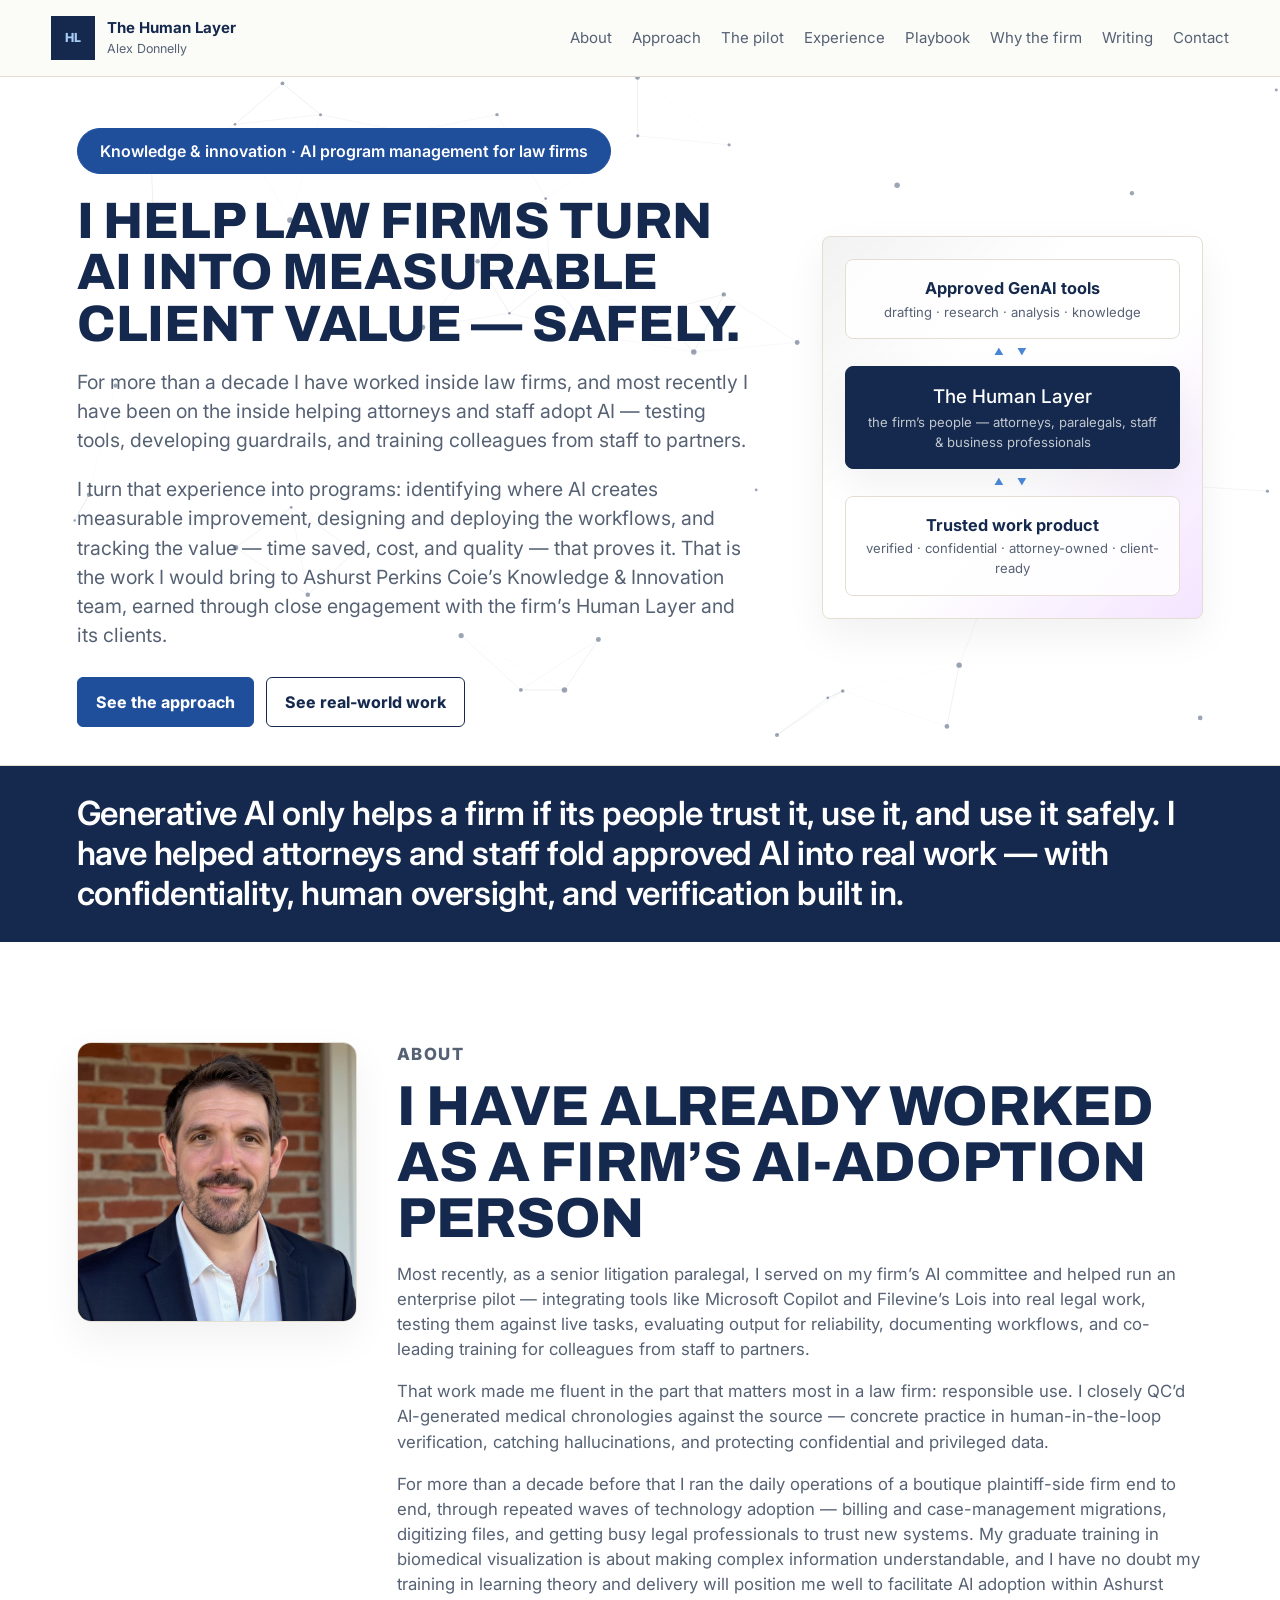
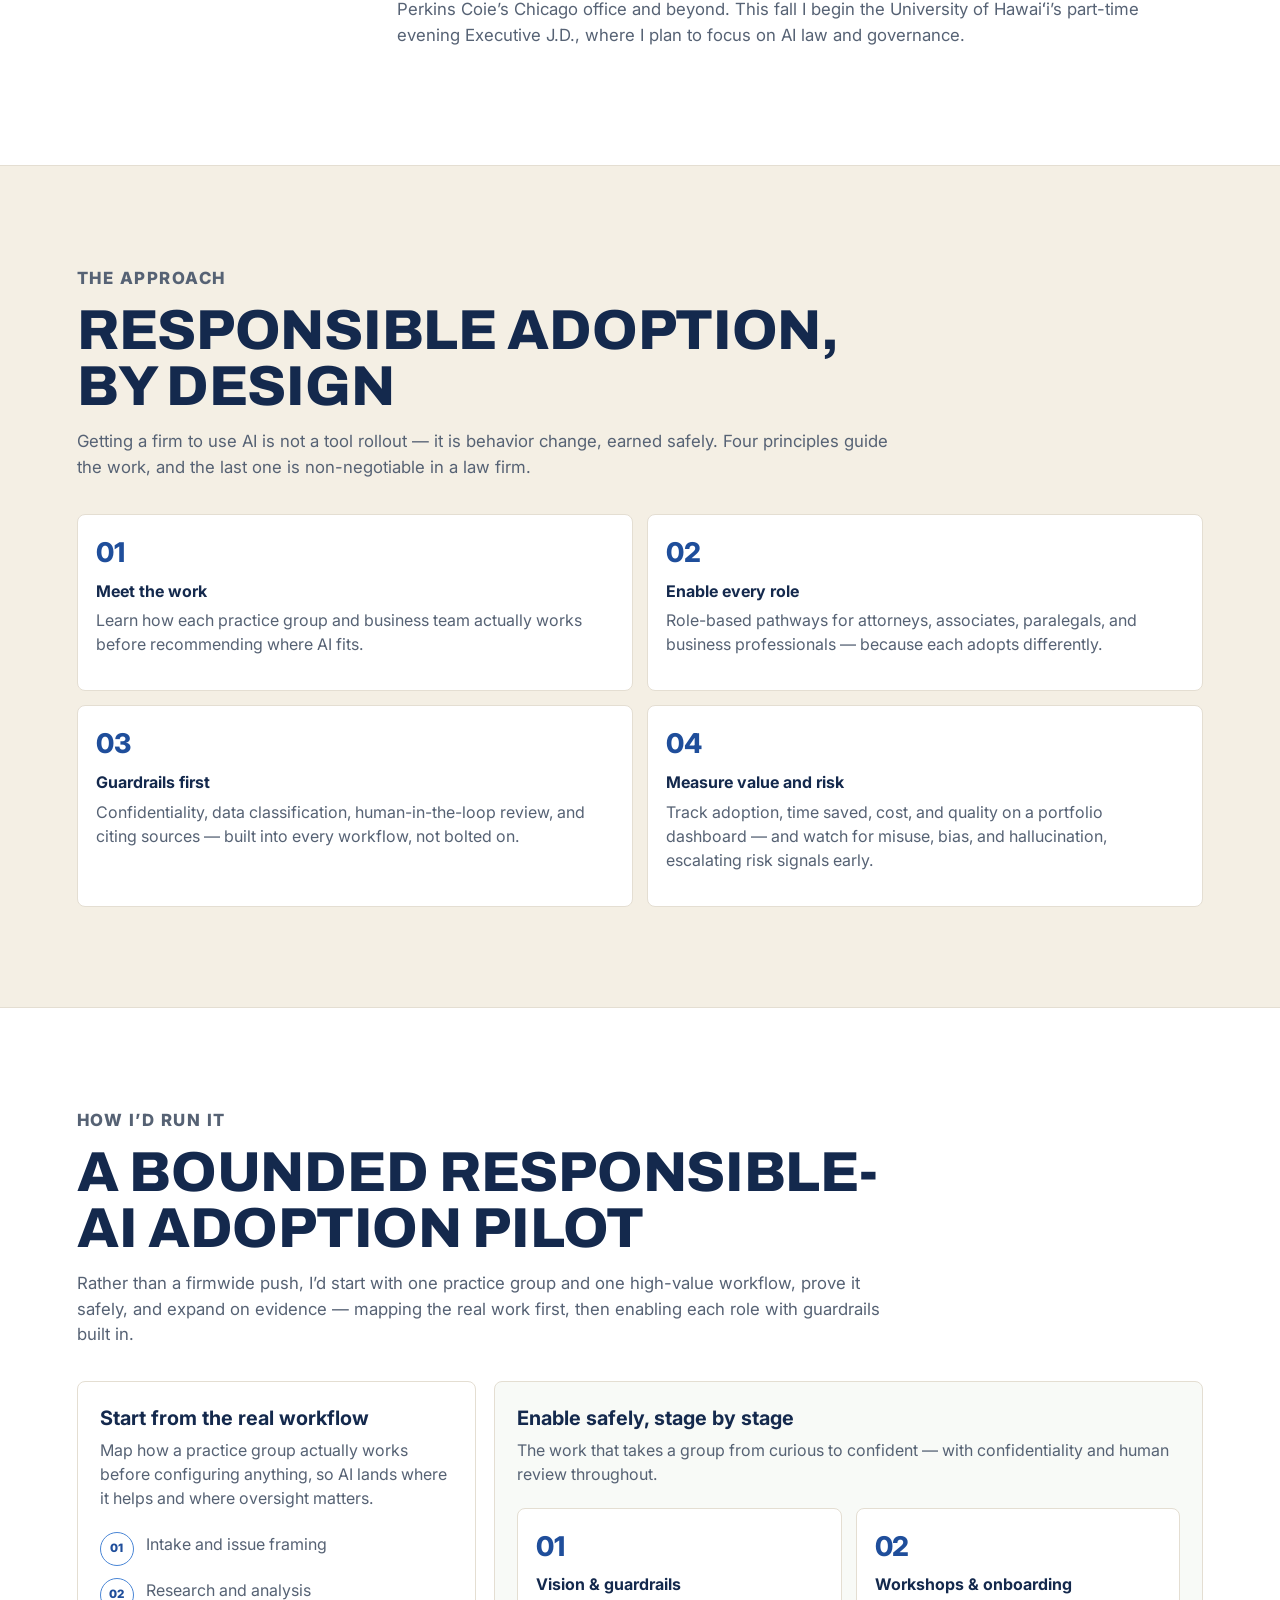
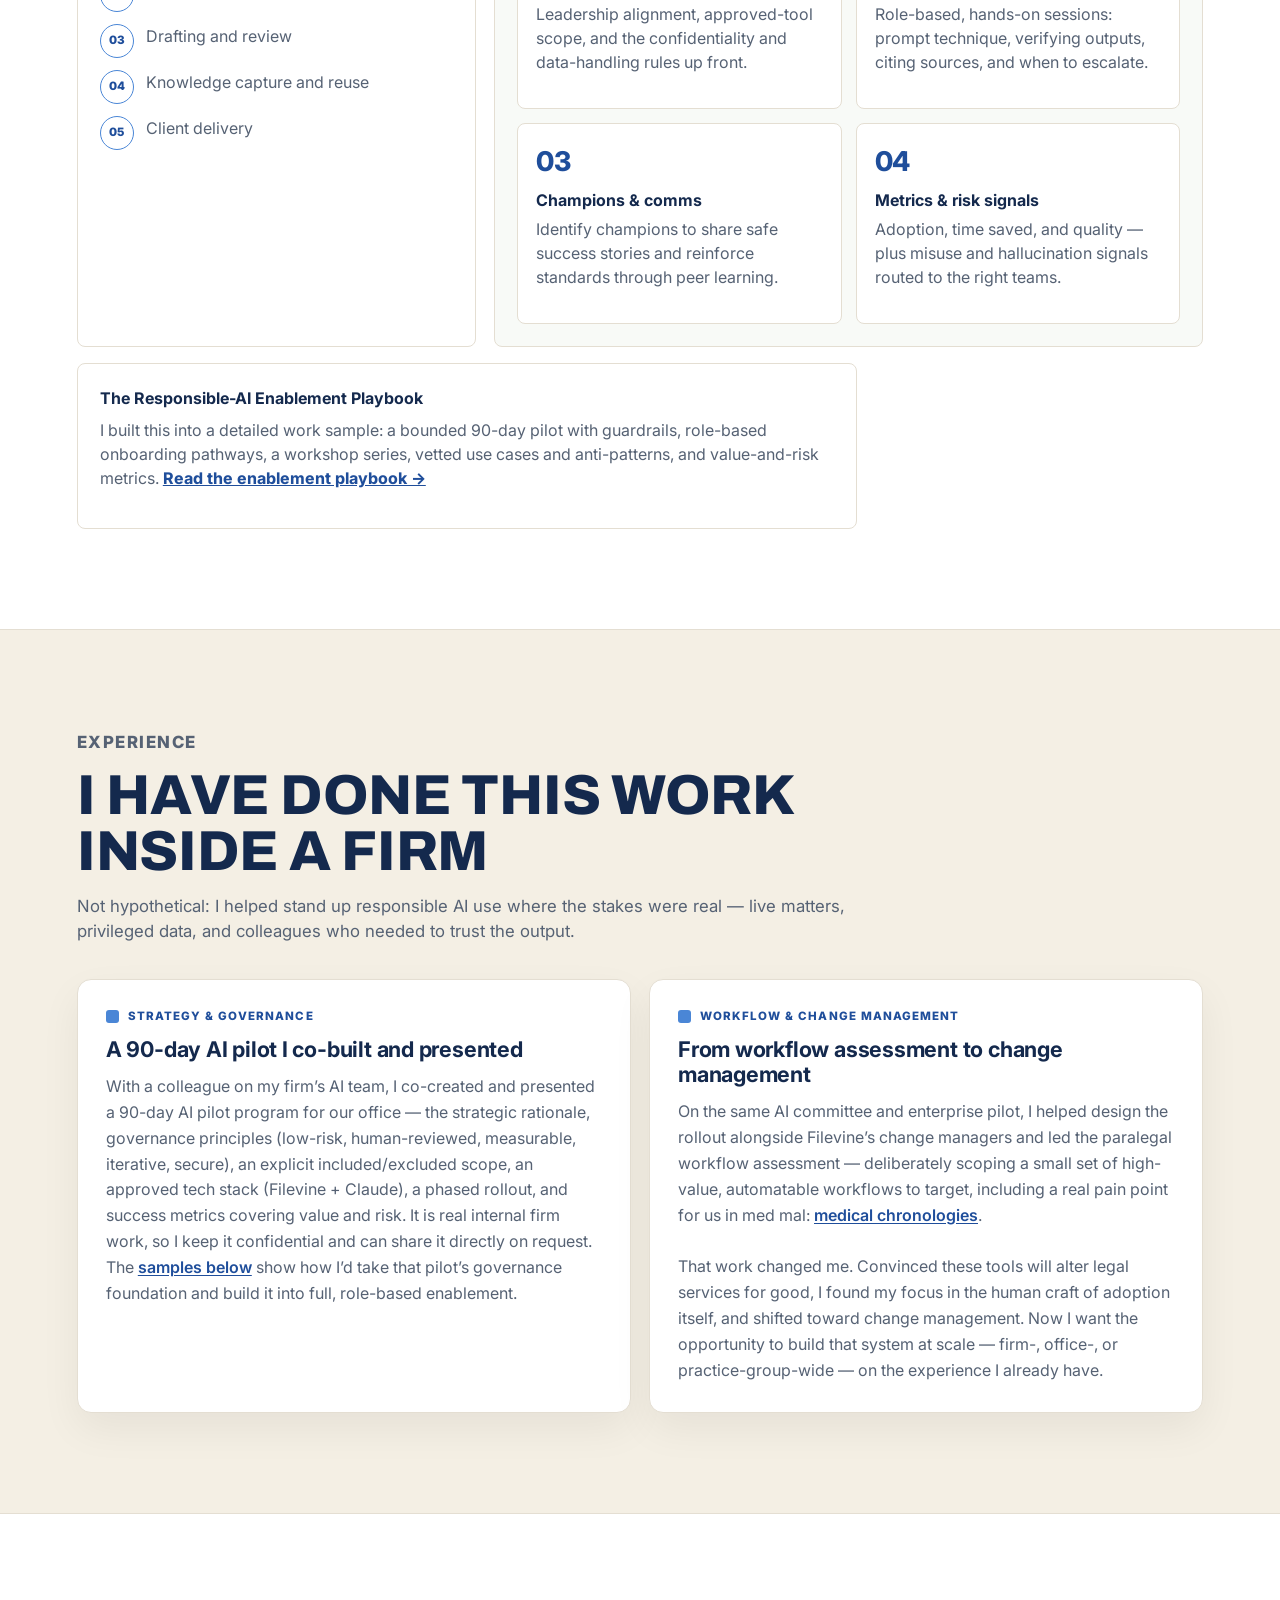
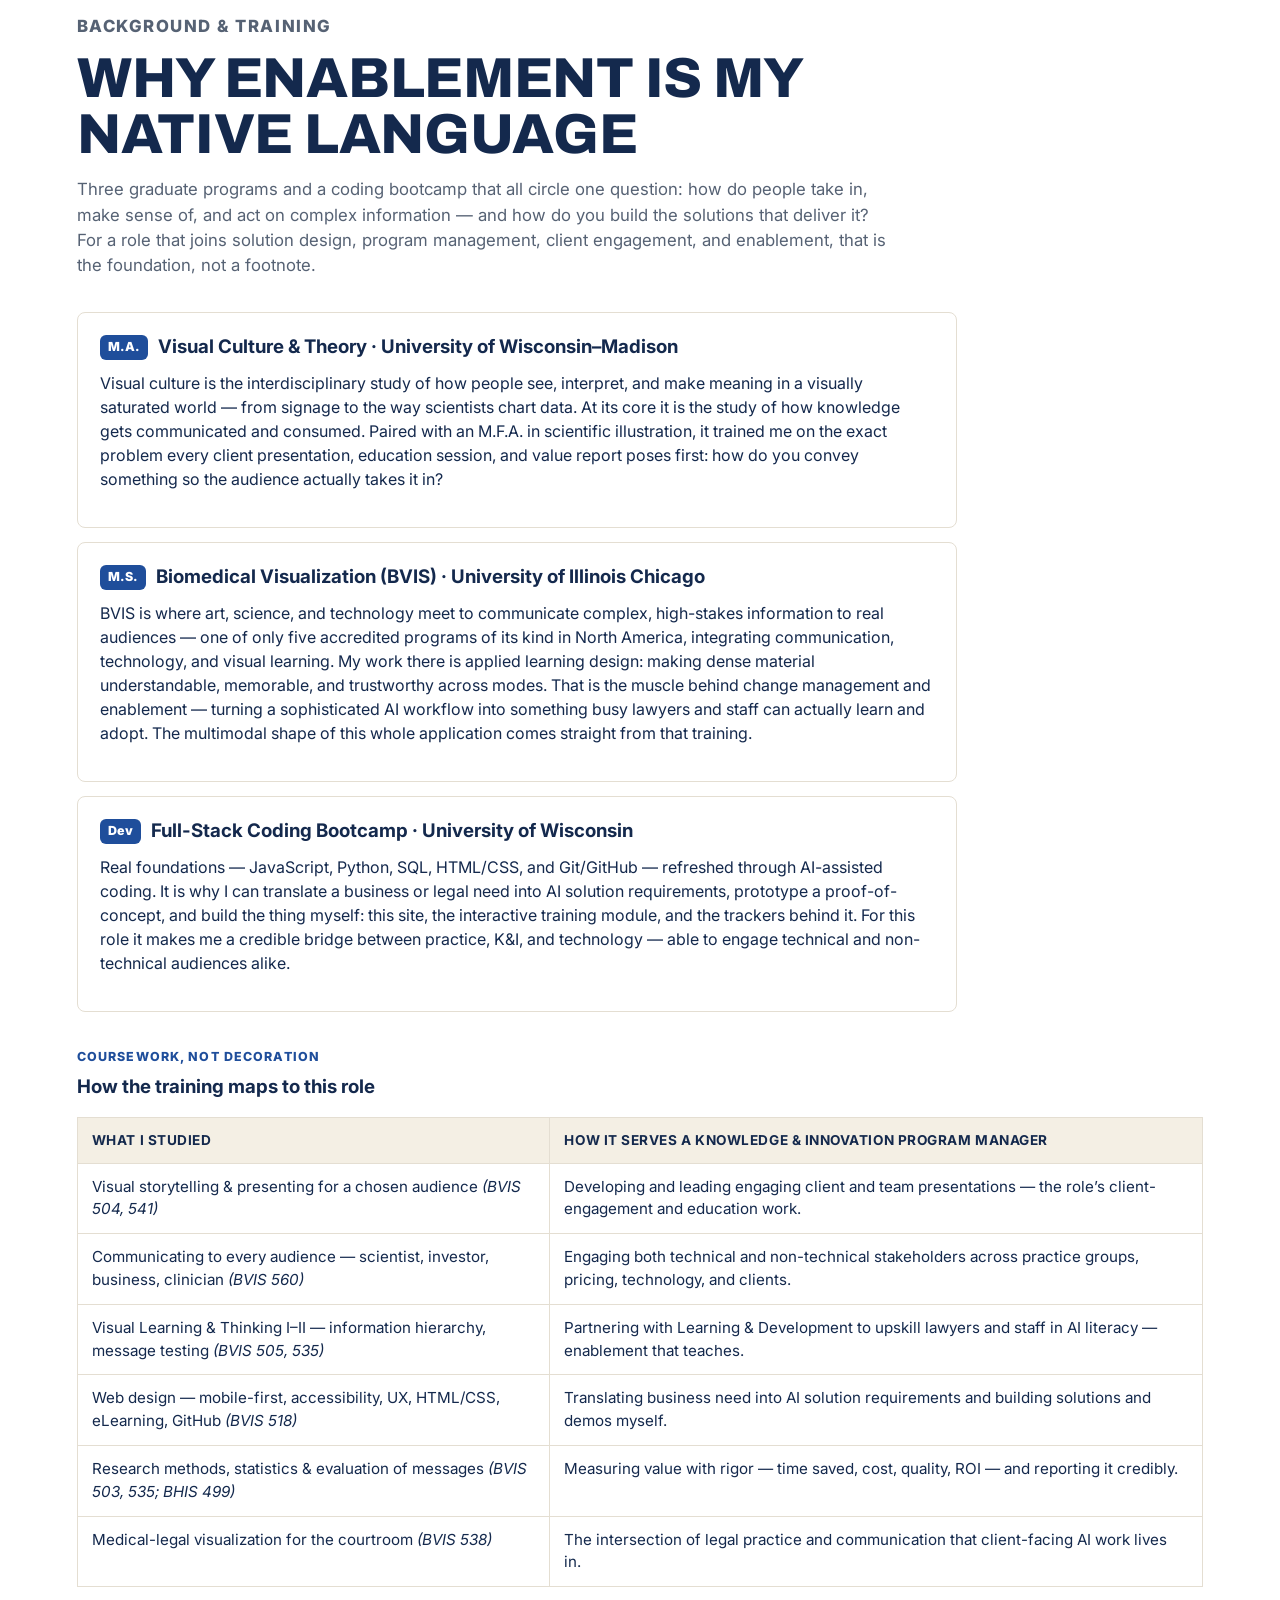
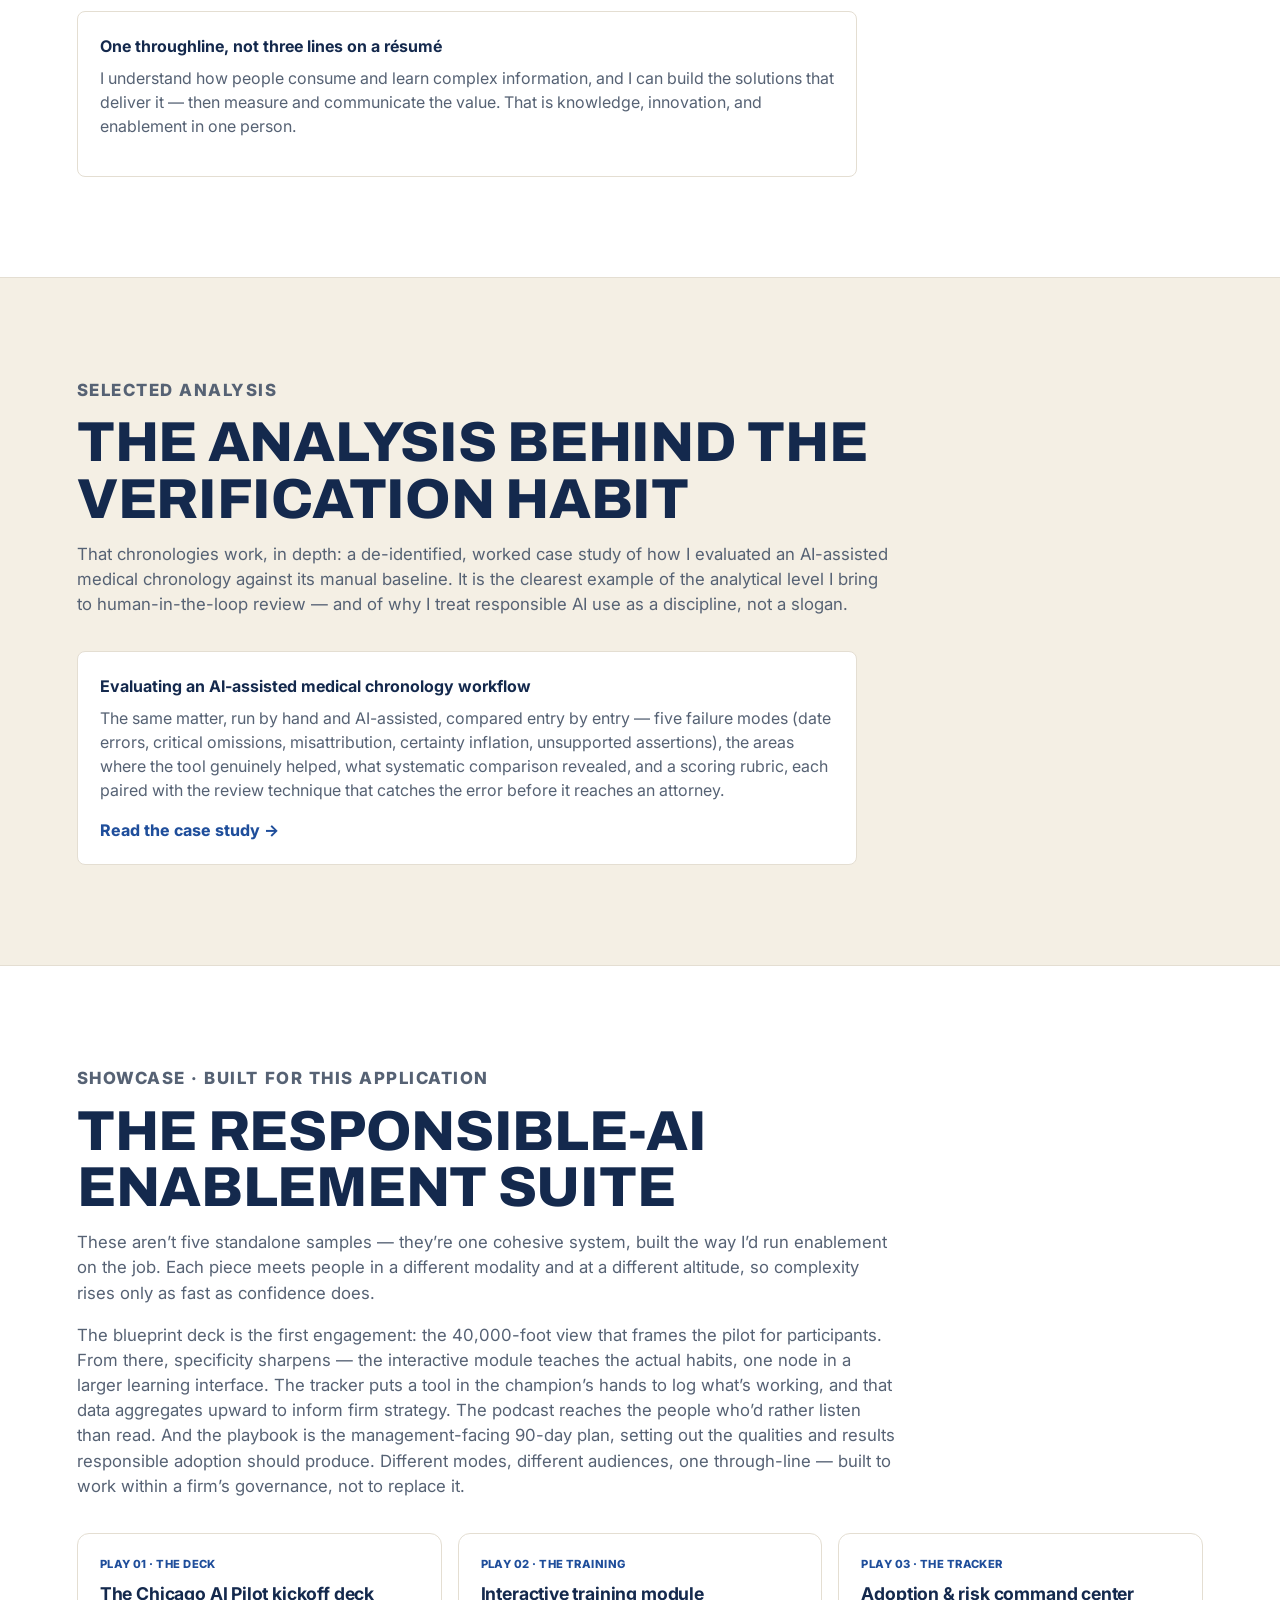
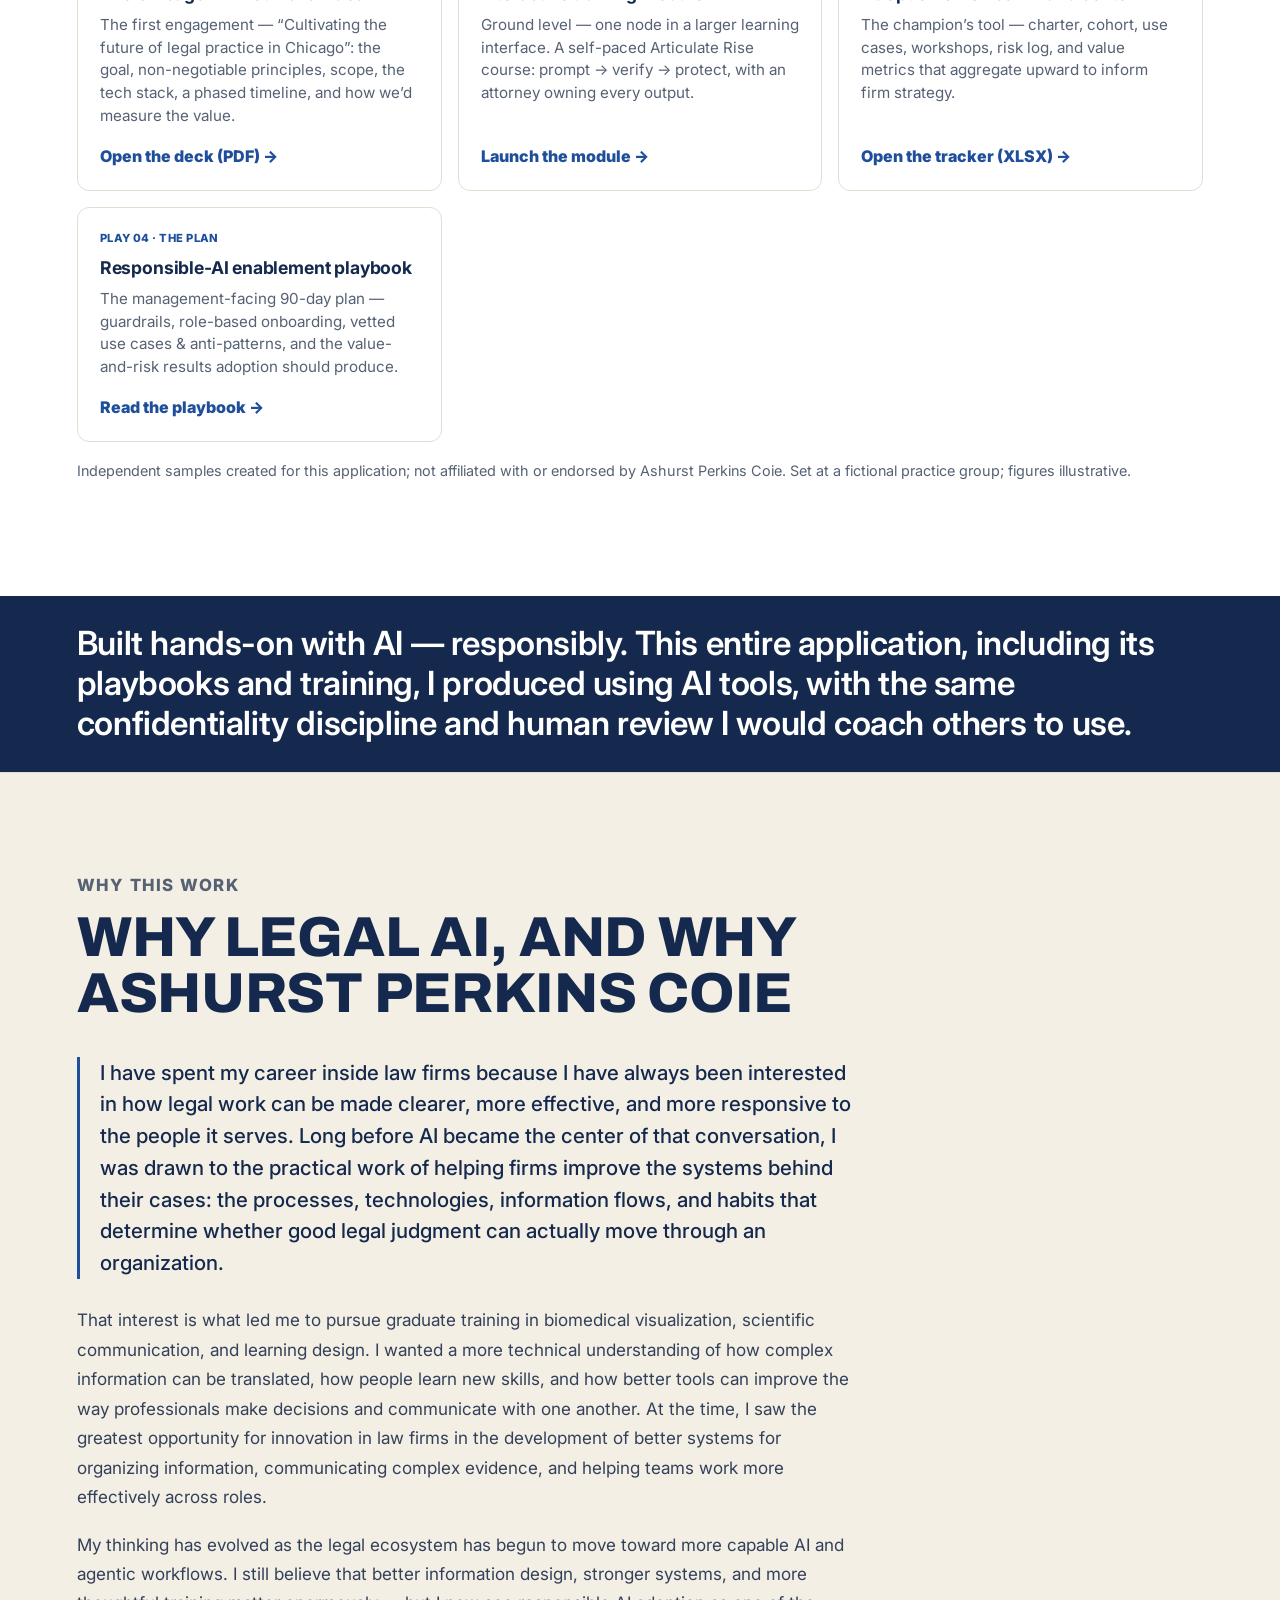
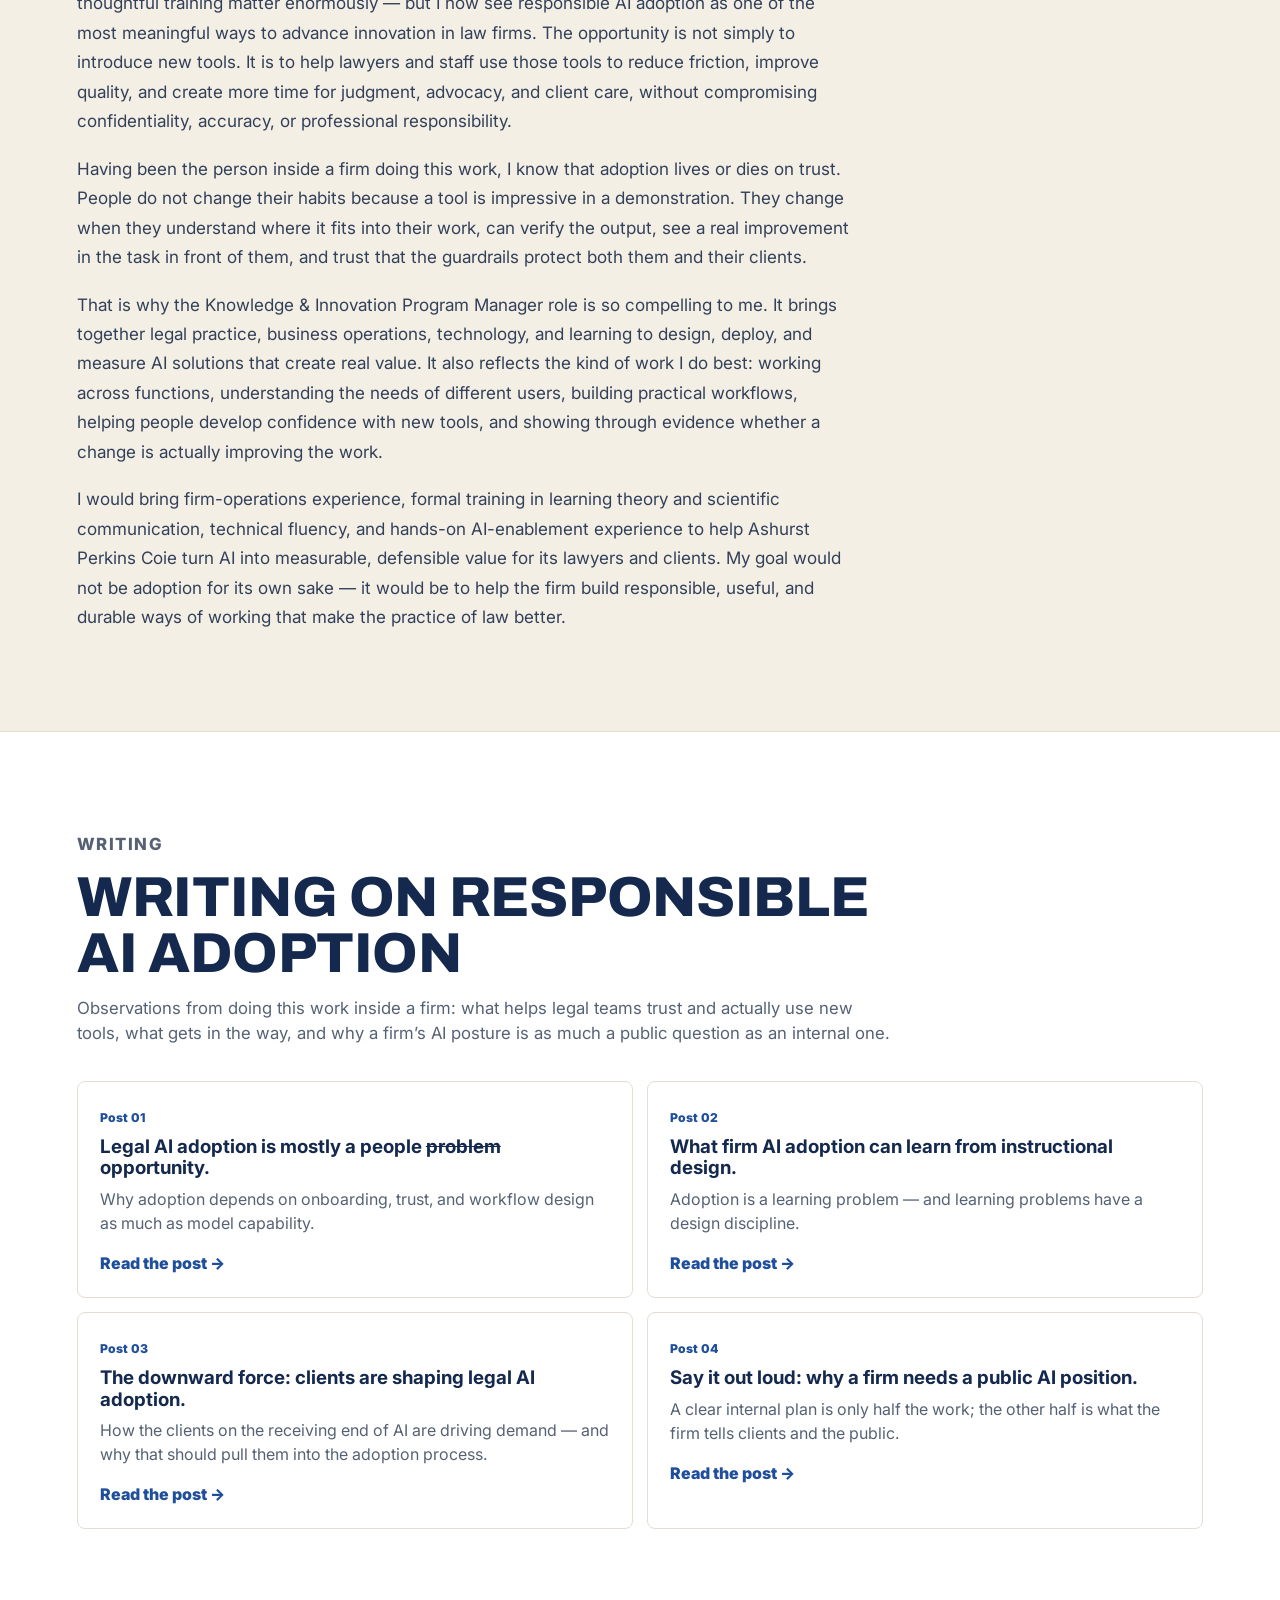
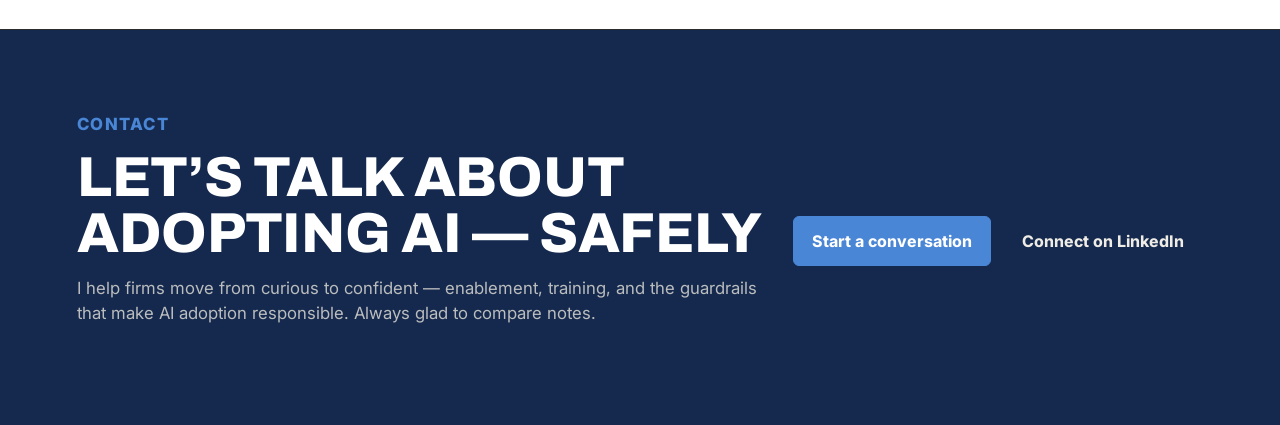
==== index.html @ 572c7a82 "Initial commit" ====
<!doctype html>
<html lang="en">
  <head>
    <!-- Google tag (gtag.js) -->
    <script async src="https://www.googletagmanager.com/gtag/js?id=G-5SEJFHV82K"></script>
    <script>
      window.dataLayer = window.dataLayer || [];
      function gtag(){dataLayer.push(arguments);}
      gtag('js', new Date());
      gtag('config', 'G-5SEJFHV82K');
    </script>
    <meta charset="utf-8">
    <meta name="viewport" content="width=device-width, initial-scale=1">
    <title>The Human Layer | Alex Donnelly — Knowledge &amp; Innovation: AI Program Management for Law Firms</title>
    <meta
      name="description"
      content="Knowledge &amp; innovation program management for law firms: designing, deploying, and measuring AI solutions that improve efficiency, quality, and client value — with enablement, governance, and responsible-AI guardrails."
    >
    <link rel="icon" href="favicon.svg" type="image/svg+xml">
    <link rel="icon" href="favicon.png" sizes="48x48">
    <link rel="apple-touch-icon" href="apple-touch-icon.png">
    <link rel="preconnect" href="https://fonts.googleapis.com">
    <link rel="preconnect" href="https://fonts.gstatic.com" crossorigin>
    <link href="https://fonts.googleapis.com/css2?family=Archivo:wght@600;700;800&family=Inter:wght@400;500;600;700;800&display=swap" rel="stylesheet">
    <link rel="stylesheet" href="styles.css?v=4">
    <style>
      .why .prose { max-width: 780px; }
      .why .prose p { margin: 0 0 1.05em; color: #33405a; font-size: 1.07rem; line-height: 1.72; }
      .why .prose p:last-child { margin-bottom: 0; }
      .why .prose p.lead { color: var(--ink); font-size: 1.28rem; line-height: 1.55; font-weight: 500; border-left: 3px solid var(--blue); padding-left: 20px; margin-bottom: 1.3em; }
      .bgmap { table-layout: fixed; width: 100%; max-width: none; }
      .bgmap th:first-child, .bgmap td:first-child { width: 42%; }
      .bgmap td { vertical-align: top; word-break: break-word; font-size: 0.95rem; color: var(--ink); }
      .bgmap td:last-child { font-weight: 400; white-space: normal; }
      .hero { position: relative; overflow: hidden; }
      .hero > .hero-copy, .hero > .systems-panel { position: relative; z-index: 1; }
      #netbg { position: absolute; inset: 0; width: 100%; height: 100%; z-index: 0; pointer-events: none; }
    </style>
  </head>
  <body>
    <header class="site-header">
      <a class="brand" href="#top" aria-label="The Human Layer home">
        <span class="brand-mark" aria-hidden="true">HL</span>
        <span>
          <strong>The Human Layer</strong>
          <small>Alex Donnelly</small>
        </span>
      </a>
      <nav class="nav" aria-label="Primary navigation">
        <a href="#about">About</a>
        <a href="#approach">Approach</a>
        <a href="#pilot">The pilot</a>
        <a href="#experience">Experience</a>
        <a href="#playbook">Playbook</a>
        <a href="#why">Why the firm</a>
        <a href="#writing">Writing</a>
        <a href="#contact">Contact</a>
      </nav>
    </header>

    <main id="top">
      <section class="hero">
        <canvas id="netbg" aria-hidden="true"></canvas>
        <div class="hero-copy">
          <p class="eyebrow">Knowledge &amp; innovation &middot; AI program management for law firms</p>
          <h1>I help law firms turn AI into measurable client value &mdash; safely.</h1>
          <p class="lede">
            For more than a decade I have worked inside law firms, and most recently I have been on the
            inside helping attorneys and staff adopt AI &mdash; testing tools, developing guardrails, and
            training colleagues from staff to partners.
          </p>
          <p class="lede">
            I turn that experience into programs: identifying where AI creates measurable improvement,
            designing and deploying the workflows, and tracking the value &mdash; time saved, cost, and quality
            &mdash; that proves it. That is the work I would bring to Ashurst Perkins Coie&rsquo;s Knowledge &amp;
            Innovation team, earned through close engagement with the firm&rsquo;s Human Layer and its clients.
          </p>
          <div class="hero-actions" aria-label="Primary actions">
            <a class="button primary" href="#approach">See the approach</a>
            <a class="button secondary" href="#experience">See real-world work</a>
          </div>
        </div>

        <aside class="systems-panel" aria-label="Diagram: approved AI becomes trusted work product through the firm's people — the human layer">
          <div class="stack">
            <div class="stack-layer">
              <strong>Approved GenAI tools</strong>
              <span>drafting &middot; research &middot; analysis &middot; knowledge</span>
            </div>
            <div class="stack-flow" aria-hidden="true">&#9650;&ensp;&#9660;</div>
            <div class="stack-layer human-layer">
              <strong>The Human Layer</strong>
              <span>the firm&rsquo;s people &mdash; attorneys, paralegals, staff &amp; business professionals</span>
            </div>
            <div class="stack-flow" aria-hidden="true">&#9650;&ensp;&#9660;</div>
            <div class="stack-layer">
              <strong>Trusted work product</strong>
              <span>verified &middot; confidential &middot; attorney-owned &middot; client-ready</span>
            </div>
          </div>
        </aside>
      </section>

      <section class="thesis-band" aria-label="Positioning statement">
        <p>
          Generative AI only helps a firm if its people trust it, use it, and use it safely. I have helped
          attorneys and staff fold approved AI into real work &mdash; with confidentiality, human oversight, and
          verification built in.
        </p>
      </section>

      <section id="about" class="section">
        <div class="about-layout">
          <img class="about-photo" src="headshot.jpg" alt="Portrait of Alex Donnelly" width="280" height="280" loading="lazy">
          <div class="section-heading about-copy">
            <p class="eyebrow">About</p>
            <h2>I have already worked as a firm&rsquo;s AI-adoption person</h2>
            <p>
              Most recently, as a senior litigation paralegal, I served on my firm&rsquo;s AI committee and
              helped run an enterprise pilot &mdash; integrating tools like Microsoft Copilot and
              Filevine&rsquo;s Lois into real legal work, testing them against live tasks, evaluating output
              for reliability, documenting workflows, and co-leading training for colleagues from staff to
              partners.
            </p>
            <p>
              That work made me fluent in the part that matters most in a law firm: responsible use. I
              closely QC&rsquo;d AI-generated medical chronologies against the source &mdash; concrete
              practice in human-in-the-loop verification, catching hallucinations, and protecting
              confidential and privileged data.
            </p>
            <p>
              For more than a decade before that I ran the daily operations of a boutique plaintiff-side firm
              end to end, through repeated waves of technology adoption &mdash; billing and case-management
              migrations, digitizing files, and getting busy legal professionals to trust new systems. My
              graduate training in biomedical visualization is about making complex information
              understandable, and I have no doubt my training in learning theory and delivery will position me
              well to facilitate AI adoption within Ashurst Perkins Coie&rsquo;s Chicago office and beyond. This
              fall I begin the University of Hawai&#x2bb;i&rsquo;s part-time evening Executive J.D., where I plan
              to focus on AI law and governance.
            </p>
          </div>
        </div>
      </section>

      <section id="approach" class="section muted">
        <div class="section-heading">
          <p class="eyebrow">The approach</p>
          <h2>Responsible adoption, by design</h2>
          <p>
            Getting a firm to use AI is not a tool rollout &mdash; it is behavior change, earned safely. Four
            principles guide the work, and the last one is non-negotiable in a law firm.
          </p>
        </div>
        <div class="enablement-cards">
          <article>
            <span>01</span>
            <h4>Meet the work</h4>
            <p>Learn how each practice group and business team actually works before recommending where AI
            fits.</p>
          </article>
          <article>
            <span>02</span>
            <h4>Enable every role</h4>
            <p>Role-based pathways for attorneys, associates, paralegals, and business professionals &mdash;
            because each adopts differently.</p>
          </article>
          <article>
            <span>03</span>
            <h4>Guardrails first</h4>
            <p>Confidentiality, data classification, human-in-the-loop review, and citing sources &mdash;
            built into every workflow, not bolted on.</p>
          </article>
          <article>
            <span>04</span>
            <h4>Measure value and risk</h4>
            <p>Track adoption, time saved, cost, and quality on a portfolio dashboard &mdash; and watch for
            misuse, bias, and hallucination, escalating risk signals early.</p>
          </article>
        </div>
      </section>

      <section id="pilot" class="section">
        <div class="section-heading">
          <p class="eyebrow">How I&rsquo;d run it</p>
          <h2>A bounded responsible-AI adoption pilot</h2>
          <p>
            Rather than a firmwide push, I&rsquo;d start with one practice group and one high-value workflow,
            prove it safely, and expand on evidence &mdash; mapping the real work first, then enabling each
            role with guardrails built in.
          </p>
        </div>
        <div class="blueprint-layout">
          <div class="blueprint-stage">
            <div class="stage-header">
              <h3>Start from the real workflow</h3>
              <p>Map how a practice group actually works before configuring anything, so AI lands where it
              helps and where oversight matters.</p>
            </div>
            <ol class="timeline">
              <li>Intake and issue framing</li>
              <li>Research and analysis</li>
              <li>Drafting and review</li>
              <li>Knowledge capture and reuse</li>
              <li>Client delivery</li>
            </ol>
          </div>
          <div class="blueprint-stage emphasized">
            <div class="stage-header">
              <h3>Enable safely, stage by stage</h3>
              <p>The work that takes a group from curious to confident &mdash; with confidentiality and
              human review throughout.</p>
            </div>
            <div class="enablement-cards">
              <article>
                <span>01</span>
                <h4>Vision &amp; guardrails</h4>
                <p>Leadership alignment, approved-tool scope, and the confidentiality and data-handling
                rules up front.</p>
              </article>
              <article>
                <span>02</span>
                <h4>Workshops &amp; onboarding</h4>
                <p>Role-based, hands-on sessions: prompt technique, verifying outputs, citing sources, and
                when to escalate.</p>
              </article>
              <article>
                <span>03</span>
                <h4>Champions &amp; comms</h4>
                <p>Identify champions to share safe success stories and reinforce standards through peer
                learning.</p>
              </article>
              <article>
                <span>04</span>
                <h4>Metrics &amp; risk signals</h4>
                <p>Adoption, time saved, and quality &mdash; plus misuse and hallucination signals routed to
                the right teams.</p>
              </article>
            </div>
          </div>
        </div>
        <div class="project-preview blueprint-cta">
          <strong>The Responsible-AI Enablement Playbook</strong>
          <p>
            I built this into a detailed work sample: a bounded 90-day pilot with guardrails, role-based
            onboarding pathways, a workshop series, vetted use cases and anti-patterns, and value-and-risk
            metrics.
            <a href="responsible-ai-playbook.html">Read the enablement playbook &rarr;</a>
          </p>
        </div>
      </section>

      <section id="experience" class="section muted">
        <div class="section-heading">
          <p class="eyebrow">Experience</p>
          <h2>I have done this work inside a firm</h2>
          <p>
            Not hypothetical: I helped stand up responsible AI use where the stakes were real &mdash; live
            matters, privileged data, and colleagues who needed to trust the output.
          </p>
        </div>
        <div class="exp-grid">
          <article class="exp-card">
            <span class="exp-kicker">Strategy &amp; governance</span>
            <h3>A 90-day AI pilot I co-built and presented</h3>
            <p>
              With a colleague on my firm&rsquo;s AI team, I co-created and presented a 90-day AI pilot program
              for our office &mdash; the strategic rationale, governance principles (low-risk, human-reviewed,
              measurable, iterative, secure), an explicit included/excluded scope, an approved tech stack
              (Filevine + Claude), a phased rollout, and success metrics covering value and risk. It is real
              internal firm work, so I keep it confidential and can share it directly on request. The
              <a href="#playbook">samples below</a> show how I&rsquo;d take that pilot&rsquo;s governance
              foundation and build it into full, role-based enablement.
            </p>
          </article>
          <article class="exp-card">
            <span class="exp-kicker">Workflow &amp; change management</span>
            <h3>From workflow assessment to change management</h3>
            <p>
              On the same AI committee and enterprise pilot, I helped design the rollout alongside
              Filevine&rsquo;s change managers and led the paralegal workflow assessment &mdash; deliberately
              scoping a small set of high-value, automatable workflows to target, including a real pain point
              for us in med mal: <a href="#analysis">medical chronologies</a>.
            </p>
            <p>
              That work changed me. Convinced these tools will alter legal services for good, I found my focus
              in the human craft of adoption itself, and shifted toward change management. Now I want the
              opportunity to build that system at scale &mdash; firm-, office-, or practice-group-wide &mdash;
              on the experience I already have.
            </p>
          </article>
        </div>
      </section>

      <section id="background" class="section">
        <div class="section-heading">
          <p class="eyebrow">Background &amp; training</p>
          <h2>Why enablement is my native language</h2>
          <p>
            Three graduate programs and a coding bootcamp that all circle one question: how do people take in,
            make sense of, and act on complex information &mdash; and how do you build the solutions that
            deliver it? For a role that joins solution design, program management, client engagement, and
            enablement, that is the foundation, not a footnote.
          </p>
        </div>
        <div class="findings-list">
          <article class="finding">
            <h3><span>M.A.</span> Visual Culture &amp; Theory &middot; University of Wisconsin&ndash;Madison</h3>
            <p>
              Visual culture is the interdisciplinary study of how people see, interpret, and make meaning in a
              visually saturated world &mdash; from signage to the way scientists chart data. At its core it is
              the study of how knowledge gets communicated and consumed. Paired with an M.F.A. in scientific
              illustration, it trained me on the exact problem every client presentation, education session, and
              value report poses first: how do you convey something so the audience actually takes it in?
            </p>
          </article>
          <article class="finding">
            <h3><span>M.S.</span> Biomedical Visualization (BVIS) &middot; University of Illinois Chicago</h3>
            <p>
              BVIS is where art, science, and technology meet to communicate complex, high-stakes information to
              real audiences &mdash; one of only five accredited programs of its kind in North America,
              integrating communication, technology, and visual learning. My work there is applied learning
              design: making dense material understandable, memorable, and trustworthy across modes. That is the
              muscle behind change management and enablement &mdash; turning a sophisticated AI workflow into
              something busy lawyers and staff can actually learn and adopt. The multimodal shape of this whole
              application comes straight from that training.
            </p>
          </article>
          <article class="finding">
            <h3><span>Dev</span> Full-Stack Coding Bootcamp &middot; University of Wisconsin</h3>
            <p>
              Real foundations &mdash; JavaScript, Python, SQL, HTML/CSS, and Git/GitHub &mdash; refreshed
              through AI-assisted coding. It is why I can translate a business or legal need into AI solution
              requirements, prototype a proof-of-concept, and build the thing myself: this site, the interactive
              training module, and the trackers behind it. For this role it makes me a credible bridge between
              practice, K&amp;I, and technology &mdash; able to engage technical and non-technical audiences
              alike.
            </p>
          </article>
        </div>
        <div style="margin-top:36px;">
          <p class="eyebrow" style="color:var(--blue); margin-bottom:6px;">Coursework, not decoration</p>
          <h3 style="color:var(--ink); margin:0 0 16px;">How the training maps to this role</h3>
          <table class="rubric bgmap">
            <thead>
              <tr><th>What I studied</th><th>How it serves a Knowledge &amp; Innovation Program Manager</th></tr>
            </thead>
            <tbody>
              <tr>
                <td>Visual storytelling &amp; presenting for a chosen audience <em>(BVIS 504, 541)</em></td>
                <td>Developing and leading engaging client and team presentations &mdash; the role&rsquo;s client-engagement and education work.</td>
              </tr>
              <tr>
                <td>Communicating to every audience &mdash; scientist, investor, business, clinician <em>(BVIS 560)</em></td>
                <td>Engaging both technical and non-technical stakeholders across practice groups, pricing, technology, and clients.</td>
              </tr>
              <tr>
                <td>Visual Learning &amp; Thinking I&ndash;II &mdash; information hierarchy, message testing <em>(BVIS 505, 535)</em></td>
                <td>Partnering with Learning &amp; Development to upskill lawyers and staff in AI literacy &mdash; enablement that teaches.</td>
              </tr>
              <tr>
                <td>Web design &mdash; mobile-first, accessibility, UX, HTML/CSS, eLearning, GitHub <em>(BVIS 518)</em></td>
                <td>Translating business need into AI solution requirements and building solutions and demos myself.</td>
              </tr>
              <tr>
                <td>Research methods, statistics &amp; evaluation of messages <em>(BVIS 503, 535; BHIS 499)</em></td>
                <td>Measuring value with rigor &mdash; time saved, cost, quality, ROI &mdash; and reporting it credibly.</td>
              </tr>
              <tr>
                <td>Medical-legal visualization for the courtroom <em>(BVIS 538)</em></td>
                <td>The intersection of legal practice and communication that client-facing AI work lives in.</td>
              </tr>
            </tbody>
          </table>
        </div>
        <div class="project-preview blueprint-cta" style="margin-top:24px;">
          <strong>One throughline, not three lines on a r&eacute;sum&eacute;</strong>
          <p>
            I understand how people consume and learn complex information, and I can build the solutions that
            deliver it &mdash; then measure and communicate the value. That is knowledge, innovation, and
            enablement in one person.
          </p>
        </div>
      </section>

      <section id="analysis" class="section muted">
        <div class="section-heading">
          <p class="eyebrow">Selected analysis</p>
          <h2>The analysis behind the verification habit</h2>
          <p>
            That chronologies work, in depth: a de-identified, worked case study of how I evaluated an
            AI-assisted medical chronology against its manual baseline. It is the clearest example of the
            analytical level I bring to human-in-the-loop review &mdash; and of why I treat responsible AI use
            as a discipline, not a slogan.
          </p>
        </div>
        <div class="project-preview blueprint-cta">
          <strong>Evaluating an AI-assisted medical chronology workflow</strong>
          <p>
            The same matter, run by hand and AI-assisted, compared entry by entry &mdash; five failure modes
            (date errors, critical omissions, misattribution, certainty inflation, unsupported assertions), the
            areas where the tool genuinely helped, what systematic comparison revealed, and a scoring rubric,
            each paired with the review technique that catches the error before it reaches an attorney.
          </p>
          <a class="text-button" href="chronology-analysis.html">Read the case study &rarr;</a>
        </div>
      </section>

      <section id="playbook" class="section">
        <div class="section-heading">
          <p class="eyebrow">Showcase &middot; Built for this application</p>
          <h2>The responsible-AI enablement suite</h2>
          <p>
            These aren&rsquo;t five standalone samples &mdash; they&rsquo;re one cohesive system, built the way
            I&rsquo;d run enablement on the job. Each piece meets people in a different modality and at a
            different altitude, so complexity rises only as fast as confidence does.
          </p>
          <p>
            The blueprint deck is the first engagement: the 40,000-foot view that frames the pilot for
            participants. From there, specificity sharpens &mdash; the interactive module teaches the actual
            habits, one node in a larger learning interface. The tracker puts a tool in the champion&rsquo;s
            hands to log what&rsquo;s working, and that data aggregates upward to inform firm strategy. The
            podcast reaches the people who&rsquo;d rather listen than read. And the playbook is the
            management-facing 90-day plan, setting out the qualities and results responsible adoption should
            produce. Different modes, different audiences, one through-line &mdash; built to work within a
            firm&rsquo;s governance, not to replace it.
          </p>
        </div>
        <div class="suite-block">
          <div class="suite-tiles">
            <a class="suite-tile" href="Chicago_AI_Pilot_Rollout.pdf">
              <span class="suite-tag">Play 01 &middot; The deck</span>
              <h4>The Chicago AI Pilot kickoff deck</h4>
              <p>The first engagement &mdash; &ldquo;Cultivating the future of legal practice in Chicago&rdquo;:
              the goal, non-negotiable principles, scope, the tech stack, a phased timeline, and how we&rsquo;d
              measure the value.</p>
              <span class="suite-action">Open the deck (PDF) <span aria-hidden="true">&rarr;</span></span>
            </a>
            <a class="suite-tile" href="training-module.html">
              <span class="suite-tag">Play 02 &middot; The training</span>
              <h4>Interactive training module</h4>
              <p>Ground level &mdash; one node in a larger learning interface. A self-paced Articulate Rise
              course: prompt &rarr; verify &rarr; protect, with an attorney owning every output.</p>
              <span class="suite-action">Launch the module <span aria-hidden="true">&rarr;</span></span>
            </a>
            <a class="suite-tile" href="PerkinsCoie_RAI_Adoption_Tracker.xlsx">
              <span class="suite-tag">Play 03 &middot; The tracker</span>
              <h4>Adoption &amp; risk command center</h4>
              <p>The champion&rsquo;s tool &mdash; charter, cohort, use cases, workshops, risk log, and value
              metrics that aggregate upward to inform firm strategy.</p>
              <span class="suite-action">Open the tracker (XLSX) <span aria-hidden="true">&rarr;</span></span>
            </a>

            <a class="suite-tile" href="responsible-ai-playbook.html">
              <span class="suite-tag">Play 04 &middot; The plan</span>
              <h4>Responsible-AI enablement playbook</h4>
              <p>The management-facing 90-day plan &mdash; guardrails, role-based onboarding, vetted use cases
              &amp; anti-patterns, and the value-and-risk results adoption should produce.</p>
              <span class="suite-action">Read the playbook <span aria-hidden="true">&rarr;</span></span>
            </a>
          </div>
          <p class="suite-footnote">
            Independent samples created for this application; not affiliated with or endorsed by Ashurst
            Perkins Coie. Set at a fictional practice group; figures illustrative.
          </p>
        </div>
      </section>

      <section class="thesis-band" aria-label="AI-forward statement">
        <p>
          Built hands-on with AI &mdash; responsibly. This entire application, including its playbooks and
          training, I produced using AI tools, with the same confidentiality discipline and human review I
          would coach others to use.
        </p>
      </section>

      <section id="why" class="section muted why">
        <div class="section-heading">
          <p class="eyebrow">Why this work</p>
          <h2>Why legal AI, and why Ashurst Perkins Coie</h2>
        </div>
        <div class="prose">
          <p class="lead">
            I have spent my career inside law firms because I have always been interested in how legal work can
            be made clearer, more effective, and more responsive to the people it serves. Long before AI became
            the center of that conversation, I was drawn to the practical work of helping firms improve the
            systems behind their cases: the processes, technologies, information flows, and habits that
            determine whether good legal judgment can actually move through an organization.
          </p>
          <p>
            That interest is what led me to pursue graduate training in biomedical visualization, scientific
            communication, and learning design. I wanted a more technical understanding of how complex
            information can be translated, how people learn new skills, and how better tools can improve the way
            professionals make decisions and communicate with one another. At the time, I saw the greatest
            opportunity for innovation in law firms in the development of better systems for organizing
            information, communicating complex evidence, and helping teams work more effectively across roles.
          </p>
          <p>
            My thinking has evolved as the legal ecosystem has begun to move toward more capable AI and agentic
            workflows. I still believe that better information design, stronger systems, and more thoughtful
            training matter enormously &mdash; but I now see responsible AI adoption as one of the most
            meaningful ways to advance innovation in law firms. The opportunity is not simply to introduce new
            tools. It is to help lawyers and staff use those tools to reduce friction, improve quality, and
            create more time for judgment, advocacy, and client care, without compromising confidentiality,
            accuracy, or professional responsibility.
          </p>
          <p>
            Having been the person inside a firm doing this work, I know that adoption lives or dies on trust.
            People do not change their habits because a tool is impressive in a demonstration. They change when
            they understand where it fits into their work, can verify the output, see a real improvement in the
            task in front of them, and trust that the guardrails protect both them and their clients.
          </p>
          <p>
            That is why the Knowledge &amp; Innovation Program Manager role is so compelling to me. It brings
            together legal practice, business operations, technology, and learning to design, deploy, and
            measure AI solutions that create real value. It also reflects the kind of work I do best: working
            across functions, understanding the needs of different users, building practical workflows, helping
            people develop confidence with new tools, and showing through evidence whether a change is actually
            improving the work.
          </p>
          <p>
            I would bring firm-operations experience, formal training in learning theory and scientific
            communication, technical fluency, and hands-on AI-enablement experience to help Ashurst Perkins Coie
            turn AI into measurable, defensible value for its lawyers and clients. My goal would not be adoption
            for its own sake &mdash; it would be to help the firm build responsible, useful, and durable ways of
            working that make the practice of law better.
          </p>
        </div>
      </section>

      <section id="writing" class="section">
        <div class="section-heading">
          <p class="eyebrow">Writing</p>
          <h2>Writing on responsible AI adoption</h2>
          <p>
            Observations from doing this work inside a firm: what helps legal teams trust and actually use new
            tools, what gets in the way, and why a firm&rsquo;s AI posture is as much a public question as an
            internal one.
          </p>
        </div>
        <div class="writing-list">
          <article>
            <span>Post 01</span>
            <h3><a href="people-problem.html">Legal AI adoption is mostly a people <s>problem</s> opportunity.</a></h3>
            <p>
              Why adoption depends on onboarding, trust, and workflow design as much as model capability.
            </p>
            <a class="text-button" href="people-problem.html">Read the post &rarr;</a>
          </article>
          <article>
            <span>Post 02</span>
            <h3><a href="instructional-design.html">What firm AI adoption can learn from instructional design.</a></h3>
            <p>
              Adoption is a learning problem &mdash; and learning problems have a design discipline.
            </p>
            <a class="text-button" href="instructional-design.html">Read the post &rarr;</a>
          </article>
          <article>
            <span>Post 03</span>
            <h3><a href="downward-force.html">The downward force: clients are shaping legal AI adoption.</a></h3>
            <p>
              How the clients on the receiving end of AI are driving demand &mdash; and why that should pull them
              into the adoption process.
            </p>
            <a class="text-button" href="downward-force.html">Read the post &rarr;</a>
          </article>
          <article>
            <span>Post 04</span>
            <h3><a href="public-ai-position.html">Say it out loud: why a firm needs a public AI position.</a></h3>
            <p>
              A clear internal plan is only half the work; the other half is what the firm tells clients and the
              public.
            </p>
            <a class="text-button" href="public-ai-position.html">Read the post &rarr;</a>
          </article>
        </div>
      </section>

      <section id="contact" class="contact-section">
        <div>
          <p class="eyebrow">Contact</p>
          <h2>Let&rsquo;s talk about adopting AI &mdash; safely</h2>
          <p>
            I help firms move from curious to confident &mdash; enablement, training, and the guardrails that
            make AI adoption responsible. Always glad to compare notes.
          </p>
        </div>
        <div class="hero-actions">
          <a class="button primary" href="mailto:a.james.donnelly@gmail.com">Start a conversation</a>
          <a class="button secondary" href="https://www.linkedin.com/in/alexjdonnelly">Connect on LinkedIn</a>
        </div>
      </section>
    </main>

    <script>
      /* Subtle constellation network behind the hero — Ashurst Perkins Coie node motif */
      (function () {
        var c = document.getElementById('netbg');
        if (!c || !c.getContext) return;
        var ctx = c.getContext('2d');
        var hero = c.parentElement;
        var reduce = window.matchMedia && window.matchMedia('(prefers-reduced-motion: reduce)').matches;
        var DPR = Math.min(window.devicePixelRatio || 1, 2);
        var W = 0, H = 0, nodes = [], mouse = { x: -9999, y: -9999 }, raf = 0;
        var LINK = 132, MLINK = 175;

        function build() {
          var count = Math.round(Math.min(72, Math.max(26, (W * H) / 17000)));
          nodes = [];
          for (var i = 0; i < count; i++) {
            nodes.push({
              x: Math.random() * W, y: Math.random() * H,
              vx: (Math.random() - 0.5) * 0.26, vy: (Math.random() - 0.5) * 0.26,
              r: 1.2 + Math.random() * 1.7
            });
          }
        }
        function size() {
          var r = hero.getBoundingClientRect();
          W = r.width; H = r.height;
          c.width = W * DPR; c.height = H * DPR;
          ctx.setTransform(DPR, 0, 0, DPR, 0, 0);
          build();
        }
        function frame() {
          ctx.clearRect(0, 0, W, H);
          var i, j, n, a, b, dx, dy, d, al;
          for (i = 0; i < nodes.length; i++) {
            n = nodes[i]; n.x += n.vx; n.y += n.vy;
            if (n.x < 0 || n.x > W) n.vx *= -1;
            if (n.y < 0 || n.y > H) n.vy *= -1;
          }
          for (i = 0; i < nodes.length; i++) {
            for (j = i + 1; j < nodes.length; j++) {
              a = nodes[i]; b = nodes[j]; dx = a.x - b.x; dy = a.y - b.y; d = Math.sqrt(dx * dx + dy * dy);
              if (d < LINK) {
                al = (1 - d / LINK) * 0.12;
                ctx.strokeStyle = 'rgba(20,41,77,' + al + ')'; ctx.lineWidth = 1;
                ctx.beginPath(); ctx.moveTo(a.x, a.y); ctx.lineTo(b.x, b.y); ctx.stroke();
              }
            }
          }
          for (i = 0; i < nodes.length; i++) {
            n = nodes[i]; dx = n.x - mouse.x; dy = n.y - mouse.y; d = Math.sqrt(dx * dx + dy * dy);
            if (d < MLINK) {
              al = (1 - d / MLINK) * 0.5;
              ctx.strokeStyle = 'rgba(74,134,214,' + al + ')'; ctx.lineWidth = 1.1;
              ctx.beginPath(); ctx.moveTo(n.x, n.y); ctx.lineTo(mouse.x, mouse.y); ctx.stroke();
            }
          }
          for (i = 0; i < nodes.length; i++) {
            n = nodes[i];
            ctx.fillStyle = 'rgba(20,41,77,0.42)';
            ctx.beginPath(); ctx.arc(n.x, n.y, n.r, 0, 6.2832); ctx.fill();
          }
          if (!reduce) raf = requestAnimationFrame(frame);
        }
        window.addEventListener('resize', function () { cancelAnimationFrame(raf); size(); if (!reduce) frame(); });
        window.addEventListener('mousemove', function (e) {
          var r = c.getBoundingClientRect(); mouse.x = e.clientX - r.left; mouse.y = e.clientY - r.top;
        });
        window.addEventListener('mouseleave', function () { mouse.x = -9999; mouse.y = -9999; });
        size();
        frame();
      })();
    </script>
  </body>
</html>
---- styles.css ----
:root {
  color-scheme: light;
  --ink: #14294d;
  --muted: #566274;
  --line: #e4ded2;
  --paper: #ffffff;
  --soft: #f4efe4;
  --blue: #1f4e9b;
  --brand: #4a86d6;
  --green: #1f4e9b;
  --gold: #4a86d6;
  --rust: #1f4e9b;
  --white: #ffffff;
  --shadow: 0 16px 40px rgba(20, 20, 25, 0.06);
}

* {
  box-sizing: border-box;
}

html {
  scroll-behavior: smooth;
}

body {
  margin: 0;
  background: var(--paper);
  color: var(--ink);
  font-family:
    Inter, ui-sans-serif, system-ui, -apple-system, BlinkMacSystemFont, "Segoe UI", sans-serif;
  line-height: 1.5;
}

a {
  color: inherit;
}

.site-header {
  position: sticky;
  top: 0;
  z-index: 10;
  display: flex;
  align-items: center;
  justify-content: space-between;
  gap: 24px;
  padding: 16px clamp(18px, 4vw, 56px);
  border-bottom: 1px solid var(--line);
  background: rgba(251, 250, 247, 0.82);
  backdrop-filter: blur(16px);
}

.brand {
  display: inline-flex;
  align-items: center;
  gap: 12px;
  min-width: 230px;
  text-decoration: none;
}

.brand-mark {
  display: grid;
  width: 44px;
  height: 44px;
  place-items: center;
  border: 1px solid var(--ink);
  background: var(--ink);
  color: var(--white);
  font-size: 0.78rem;
  font-weight: 800;
}

.brand strong,
.brand small {
  display: block;
}

.brand strong {
  font-size: 0.94rem;
}

.brand small {
  color: var(--muted);
  font-size: 0.78rem;
}

.nav {
  display: flex;
  flex-wrap: wrap;
  justify-content: flex-end;
  gap: 8px 20px;
  color: var(--muted);
  font-size: 0.94rem;
}

.nav a {
  text-decoration: none;
}

.nav a:hover {
  color: var(--ink);
}

.hero {
  display: grid;
  grid-template-columns: minmax(0, 1.25fr) minmax(300px, 0.7fr);
  gap: clamp(28px, 5vw, 64px);
  align-items: center;
  min-height: calc(84svh - 78px);
  padding: clamp(30px, 4vw, 52px) clamp(18px, 6vw, 80px) clamp(22px, 3vw, 38px);
  border-bottom: 1px solid var(--line);
}

.eyebrow {
  margin: 0 0 12px;
  color: var(--blue);
  font-size: 0.78rem;
  font-weight: 800;
  letter-spacing: 0.09em;
  text-transform: uppercase;
}

/* Hero tag styled as a bordered pill, like Eve's */
.hero .eyebrow {
  display: inline-block;
  margin-bottom: 22px;
  padding: 10px 22px;
  border: 1px solid var(--blue);
  border-radius: 999px;
  background: var(--blue);
  color: var(--white);
  font-size: 1rem;
  font-weight: 600;
  letter-spacing: 0;
  text-transform: none;
}

h1,
h2,
h3,
h4,
p {
  margin-top: 0;
}

h1 {
  max-width: 910px;
  margin-bottom: 18px;
  font-family: Inter, ui-sans-serif, system-ui, -apple-system, "Segoe UI", sans-serif;
  font-size: clamp(2.7rem, 4vw, 4.35rem);
  font-weight: 750;
  letter-spacing: -0.022em;
  line-height: 1.02;
}

.lede {
  max-width: 760px;
  color: var(--muted);
  font-size: clamp(1.04rem, 1.55vw, 1.22rem);
}

.hero-actions {
  display: flex;
  flex-wrap: wrap;
  gap: 12px;
  margin-top: 26px;
}

.button {
  display: inline-flex;
  align-items: center;
  justify-content: center;
  min-height: 44px;
  padding: 12px 18px;
  border: 1px solid var(--ink);
  border-radius: 6px;
  font-weight: 750;
  text-decoration: none;
}

.button.primary {
  background: var(--blue);
  border-color: var(--blue);
  color: var(--white);
}

.button.secondary {
  background: transparent;
}

.systems-panel {
  border: 1px solid var(--line);
  border-radius: 8px;
  background:
    linear-gradient(135deg, rgba(31, 29, 26, 0.06), transparent 34%),
    linear-gradient(315deg, rgba(185, 90, 255, 0.16), transparent 42%),
    var(--white);
  box-shadow: var(--shadow);
  overflow: hidden;
}

.panel-head,
.legend {
  display: flex;
  align-items: center;
  justify-content: space-between;
  gap: 16px;
  padding: 16px;
  color: var(--muted);
  font-size: 0.84rem;
}

.panel-head {
  border-bottom: 1px solid var(--line);
}

.status-dot {
  color: var(--green);
  font-weight: 800;
}

.workflow-grid {
  display: grid;
  grid-template-columns: repeat(2, minmax(0, 1fr));
  gap: 12px;
  padding: 18px;
}

.workflow-node {
  position: relative;
  display: grid;
  min-height: 76px;
  place-items: center;
  border: 1px solid var(--line);
  border-radius: 8px;
  background: rgba(255, 255, 255, 0.82);
  font-weight: 800;
}

.workflow-node::after {
  content: "";
  position: absolute;
  right: -7px;
  bottom: -7px;
  width: 18px;
  height: 18px;
  border-radius: 50%;
  background: var(--blue);
}

.workflow-node.human::after {
  background: var(--gold);
}

.legend {
  border-top: 1px solid var(--line);
}

.legend span {
  display: inline-flex;
  align-items: center;
  gap: 8px;
}

.legend i {
  width: 10px;
  height: 10px;
  border-radius: 50%;
}

.human-key {
  background: var(--gold);
}

.ai-key {
  background: var(--blue);
}

.thesis-band {
  padding: 28px clamp(18px, 6vw, 80px);
  background: var(--ink);
  color: var(--white);
}

.thesis-band p {
  max-width: 1180px;
  margin: 0 auto;
  font-family: Inter, ui-sans-serif, system-ui, -apple-system, "Segoe UI", sans-serif;
  font-size: clamp(1.35rem, 2.6vw, 2.35rem);
  font-weight: 600;
  letter-spacing: -0.012em;
  line-height: 1.2;
}

.section {
  padding: clamp(58px, 8vw, 100px) clamp(18px, 6vw, 80px);
}

.section.muted {
  background: var(--soft);
  border-block: 1px solid var(--line);
}

.section-heading {
  max-width: 820px;
  margin-bottom: 34px;
}

.section-heading h2,
.contact-section h2 {
  margin-bottom: 14px;
  font-family: Inter, ui-sans-serif, system-ui, -apple-system, "Segoe UI", sans-serif;
  font-size: clamp(2rem, 4.4vw, 4.2rem);
  font-weight: 700;
  letter-spacing: -0.018em;
  line-height: 1.03;
}

.section-heading p,
.contact-section p {
  color: var(--muted);
  font-size: 1.05rem;
}

.blueprint-layout {
  display: grid;
  grid-template-columns: minmax(280px, 0.72fr) minmax(0, 1.28fr);
  gap: 18px;
}

.blueprint-stage,
.project-card,
.project-preview,
.writing-list article {
  border: 1px solid var(--line);
  border-radius: 8px;
  background: var(--white);
}

.blueprint-stage {
  padding: 22px;
}

.blueprint-stage.emphasized {
  background: #f8faf7;
}

.stage-header {
  margin-bottom: 22px;
}

.stage-header h3 {
  margin-bottom: 4px;
  font-size: 1.24rem;
}

.stage-header p {
  color: var(--muted);
}

.timeline {
  margin: 0;
  padding: 0;
  list-style: none;
  counter-reset: workflow;
  display: flex;
  flex-direction: column;
  gap: 12px;
}

.timeline li {
  counter-increment: workflow;
  position: relative;
  padding-left: 46px;
  min-height: 34px;
  color: var(--muted);
}

.timeline li::before {
  content: counter(workflow, decimal-leading-zero);
  position: absolute;
  left: 0;
  top: 0;
  box-sizing: border-box;
  width: 34px;
  height: 34px;
  display: flex;
  align-items: center;
  justify-content: center;
  border: 1px solid var(--line);
  border-radius: 50%;
  color: var(--ink);
  font-size: 0.72rem;
  font-weight: 850;
}

.enablement-cards,
.project-grid,
.writing-list {
  display: grid;
  grid-template-columns: repeat(2, minmax(0, 1fr));
  gap: 14px;
}

.enablement-cards article {
  min-height: 170px;
  padding: 18px;
  border: 1px solid var(--line);
  border-radius: 8px;
  background: var(--white);
}

.enablement-cards span,
.writing-list span {
  color: var(--muted);
  font-size: 0.76rem;
  font-weight: 850;
}

.enablement-cards h4,
.writing-list h3,
.project-card h3 {
  margin: 8px 0 8px;
  line-height: 1.16;
}

.enablement-cards p,
.writing-list p,
.project-card p,
.project-preview p {
  color: var(--muted);
}

.project-grid {
  grid-template-columns: repeat(3, minmax(0, 1fr));
}

.project-card {
  display: flex;
  min-height: 250px;
  flex-direction: column;
  padding: 22px;
}

.text-button {
  align-self: flex-start;
  margin-top: auto;
  padding: 0;
  border: 0;
  background: none;
  color: var(--blue);
  cursor: pointer;
  font: inherit;
  font-weight: 850;
}

.text-button:hover {
  text-decoration: underline;
}

.project-preview {
  margin-top: 16px;
  padding: 22px;
}

.project-preview strong {
  display: block;
  margin-bottom: 8px;
}

.writing-list article {
  padding: 22px;
}

.writing-list {
  grid-template-columns: repeat(2, minmax(0, 1fr));
}

.contact-section {
  display: grid;
  grid-template-columns: minmax(0, 1fr) auto;
  gap: 24px;
  align-items: center;
  padding: clamp(48px, 7vw, 82px) clamp(18px, 6vw, 80px);
  background: var(--white);
  border-top: 1px solid var(--line);
}

.contact-section > div {
  max-width: 850px;
}

@media (max-width: 920px) {
  .site-header,
  .contact-section {
    align-items: flex-start;
    flex-direction: column;
  }

  .hero,
  .blueprint-layout,
  .project-grid,
  .writing-list {
    grid-template-columns: 1fr;
  }

  .hero {
    min-height: auto;
  }

  .contact-section {
    display: flex;
  }
}

@media (max-width: 620px) {
  .site-header {
    position: static;
  }

  .brand {
    min-width: 0;
  }

  .nav {
    justify-content: flex-start;
  }

  .enablement-cards {
    grid-template-columns: 1fr;
  }

  .systems-panel {
    display: none;
  }

  .hero {
    padding-top: 32px;
    padding-bottom: 28px;
  }

  h1 {
    font-size: clamp(2.35rem, 11vw, 3rem);
    line-height: 1.03;
  }

  .panel-head,
  .legend {
    align-items: flex-start;
    flex-direction: column;
  }
}

.about-layout {
  display: grid;
  grid-template-columns: 280px 1fr;
  gap: 2.5rem;
  align-items: start;
}

.about-photo {
  width: 100%;
  height: auto;
  border-radius: 14px;
  box-shadow: var(--shadow);
  border: 1px solid var(--line);
}

.about-copy {
  margin: 0;
}

@media (max-width: 920px) {
  .about-layout {
    grid-template-columns: 1fr;
  }

  .about-photo {
    max-width: 240px;
  }
}

/* ===== Evaluation case study ===== */
.records-list,
.findings-list {
  display: grid;
  gap: 14px;
  max-width: 880px;
}

.record {
  padding: 16px 20px;
  border: 1px solid var(--line);
  border-radius: 8px;
  background: var(--white);
}

.record header {
  display: flex;
  align-items: baseline;
  gap: 10px;
  margin-bottom: 6px;
  color: var(--muted);
  font-size: 0.85rem;
  font-weight: 700;
}

.record-id {
  display: inline-grid;
  min-width: 34px;
  padding: 2px 6px;
  place-items: center;
  border-radius: 6px;
  background: var(--ink);
  color: var(--white);
  font-size: 0.74rem;
  font-weight: 850;
}

.record p {
  margin: 0;
  font-family: Inter, ui-sans-serif, system-ui, -apple-system, "Segoe UI", sans-serif;
  font-size: 0.98rem;
}

.ai-chronology {
  display: grid;
  gap: 12px;
  max-width: 880px;
  margin: 0;
  padding: 0;
  list-style: none;
}

.ai-chronology li {
  position: relative;
  padding: 14px 18px;
  border: 1px solid var(--rust);
  border-left-width: 5px;
  border-radius: 8px;
  background: #fdf6f3;
}

.ai-chronology li.ok {
  border-color: var(--line);
  border-left-color: var(--green);
  background: var(--white);
}

.chrono-date {
  color: var(--muted);
  font-size: 0.8rem;
  font-weight: 850;
  letter-spacing: 0.04em;
  text-transform: uppercase;
}

.ai-chronology .flag {
  position: absolute;
  top: 12px;
  right: 14px;
  color: var(--rust);
  font-size: 0.8rem;
  font-weight: 850;
}

.ai-chronology p {
  margin: 6px 0 0;
}

.finding {
  padding: 20px 22px;
  border: 1px solid var(--line);
  border-radius: 8px;
  background: var(--white);
}

.finding h3 {
  display: flex;
  align-items: center;
  gap: 10px;
  margin-bottom: 10px;
}

.finding h3 span {
  display: inline-grid;
  min-width: 36px;
  padding: 3px 8px;
  place-items: center;
  border-radius: 6px;
  background: var(--rust);
  color: var(--white);
  font-size: 0.78rem;
  font-weight: 850;
}

.finding .vs {
  padding: 10px 14px;
  border-left: 3px solid var(--line);
  background: var(--soft);
  border-radius: 0 6px 6px 0;
  font-size: 0.95rem;
}

.finding .catch {
  margin-bottom: 0;
  color: var(--blue);
}

.rubric {
  width: 100%;
  max-width: 880px;
  border-collapse: collapse;
  background: var(--white);
}

.rubric th,
.rubric td {
  padding: 12px 14px;
  border: 1px solid var(--line);
  text-align: left;
}

.rubric th {
  background: var(--soft);
  font-size: 0.85rem;
  letter-spacing: 0.04em;
  text-transform: uppercase;
}

.rubric td:last-child {
  font-weight: 850;
  white-space: nowrap;
}

a.text-button {
  text-decoration: none;
}

a.text-button:hover {
  text-decoration: underline;
}

.post-body {
  max-width: 740px;
}

.post-body p {
  margin-bottom: 1.2em;
  font-size: 1.05rem;
  line-height: 1.65;
}

.writing-list h3 a {
  text-decoration: none;
}

.writing-list h3 a:hover {
  text-decoration: underline;
}

/* Hero stack diagram: The Human Layer */
.stack {
  display: grid;
  gap: 6px;
  padding: 22px;
}

.stack-layer {
  display: grid;
  gap: 2px;
  padding: 16px 18px;
  border: 1px solid var(--line);
  border-radius: 8px;
  background: rgba(255, 255, 255, 0.85);
  text-align: center;
}

.stack-layer strong {
  font-size: 1.02rem;
}

.stack-layer span {
  color: var(--muted);
  font-size: 0.82rem;
}

.stack-layer.human-layer {
  border-color: var(--ink);
  background: var(--ink);
  box-shadow: var(--shadow);
}

.stack-layer.human-layer strong {
  color: var(--white);
  font-family: Inter, ui-sans-serif, system-ui, -apple-system, "Segoe UI", sans-serif;
  font-size: 1.18rem;
  font-weight: 500;
}

.stack-layer.human-layer span {
  color: rgba(251, 252, 250, 0.75);
}

.stack-flow {
  color: var(--gold);
  font-size: 0.6rem;
  letter-spacing: 0.4em;
  text-align: center;
}

.project-grid.single {
  grid-template-columns: 1fr;
  max-width: 780px;
}

.project-grid.single .project-card {
  min-height: 0;
  gap: 6px;
}

.blueprint-cta {
  max-width: 780px;
}

.blueprint-cta a {
  color: var(--blue);
  font-weight: 750;
}

/* Workflow inventory table: balance column widths */
.rubric.inventory {
  table-layout: fixed;
}

.rubric.inventory th:nth-child(1) { width: 16%; }
.rubric.inventory th:nth-child(2) { width: 32%; }
.rubric.inventory th:nth-child(3) { width: 27%; }
.rubric.inventory th:nth-child(4) { width: 25%; }

.rubric.inventory td:last-child {
  font-weight: 400;
  white-space: normal;
}

/* Triage job-aid table: balanced 3-column layout */
.rubric.triage {
  table-layout: fixed;
}

.rubric.triage th,
.rubric.triage td {
  vertical-align: top;
  word-wrap: break-word;
  overflow-wrap: break-word;
}

.rubric.triage th:nth-child(1) { width: 32%; }
.rubric.triage th:nth-child(2) { width: 30%; }
.rubric.triage th:nth-child(3) { width: 38%; }

.rubric.triage td:last-child {
  font-weight: 400;
  white-space: normal;
}

/* Product-update format-map table: balanced 4-column layout */
.rubric.formats {
  table-layout: fixed;
}

.rubric.formats th,
.rubric.formats td {
  vertical-align: top;
  word-wrap: break-word;
  overflow-wrap: break-word;
}

.rubric.formats th:nth-child(1) { width: 18%; }
.rubric.formats th:nth-child(2) { width: 18%; }
.rubric.formats th:nth-child(3) { width: 20%; }
.rubric.formats th:nth-child(4) { width: 44%; }

.rubric.formats td:last-child {
  font-weight: 400;
  white-space: normal;
}

/* Release-note block (mirrors Harvey's release-notes layout) */
.relnote {
  max-width: 760px;
  padding: 26px 28px;
  border: 1px solid var(--line);
  border-radius: 10px;
  background: var(--white);
  box-shadow: var(--shadow);
}

.relnote-head {
  display: flex;
  align-items: baseline;
  justify-content: space-between;
  gap: 16px;
  flex-wrap: wrap;
}

.relnote-head h3 {
  margin: 0;
  font-family: Inter, ui-sans-serif, system-ui, -apple-system, "Segoe UI", sans-serif;
  font-weight: 500;
  font-size: 1.65rem;
  line-height: 1.1;
}

.relnote-date {
  color: var(--muted);
  font-size: 0.85rem;
  white-space: nowrap;
}

.pill {
  display: inline-block;
  margin-top: 12px;
  padding: 4px 12px;
  border-radius: 999px;
  background: var(--soft);
  color: var(--muted);
  font-size: 0.74rem;
  font-weight: 700;
  letter-spacing: 0.02em;
}

.relnote-meta {
  display: grid;
  grid-template-columns: repeat(auto-fit, minmax(130px, 1fr));
  gap: 14px 22px;
  margin: 20px 0;
  padding: 18px 0;
  border-top: 1px solid var(--line);
  border-bottom: 1px solid var(--line);
}

.relnote-meta div {
  display: grid;
  gap: 3px;
}

.relnote-meta dt {
  margin: 0;
  color: var(--muted);
  font-size: 0.68rem;
  font-weight: 800;
  letter-spacing: 0.08em;
  text-transform: uppercase;
}

.relnote-meta dd {
  margin: 0;
  font-size: 0.92rem;
  color: var(--ink);
}

.relnote h4 {
  margin: 18px 0 6px;
  color: var(--rust);
  font-size: 0.76rem;
  font-weight: 800;
  letter-spacing: 0.08em;
  text-transform: uppercase;
}

.relnote p {
  margin: 0;
  color: var(--muted);
}

.relnote p + h4 {
  margin-top: 18px;
}

/* Subtle hovers & dividers (restrained, Harvey-style) */
.project-card,
.writing-list article,
.enablement-cards article,
.blueprint-stage,
.finding,
.record,
.systems-panel {
  transition: border-color 0.22s ease, box-shadow 0.22s ease, transform 0.22s ease;
}

.project-card:hover,
.writing-list article:hover,
.enablement-cards article:hover,
.finding:hover {
  border-color: #e0d8cb;
  box-shadow: 0 10px 30px rgba(31, 29, 26, 0.05);
}

.nav a {
  transition: color 0.18s ease;
}

.text-button {
  transition: color 0.18s ease;
}

/* Two-column meta table (label / value) */
.rubric.meta {
  table-layout: fixed;
}

.rubric.meta td {
  vertical-align: top;
}

.rubric.meta td:nth-child(1) { width: 22%; }

.rubric.meta td:last-child {
  font-weight: 400;
  white-space: normal;
}

/* Enablement-suite tiles */
.suite-block {
  margin-top: 20px;
}

.suite-block .suite-title {
  margin: 6px 0 10px;
  font-size: clamp(1.5rem, 2.6vw, 2.1rem);
  font-weight: 700;
  letter-spacing: -0.015em;
  line-height: 1.1;
}

.suite-block .suite-lede {
  max-width: 60ch;
  margin: 0 0 4px;
  color: var(--muted);
}

.suite-tiles {
  display: grid;
  grid-template-columns: repeat(3, minmax(0, 1fr));
  gap: 16px;
  margin-top: 22px;
}

.suite-tile {
  display: flex;
  flex-direction: column;
  gap: 10px;
  padding: 22px;
  border: 1px solid var(--line);
  border-radius: 12px;
  background: var(--white);
  color: var(--ink);
  text-decoration: none;
  transition:
    background 0.18s ease,
    border-color 0.18s ease,
    transform 0.18s ease,
    box-shadow 0.18s ease;
}

a.suite-tile:hover {
  background: #edece8;
  border-color: #d3d3cd;
  transform: translateY(-3px);
  box-shadow: var(--shadow);
}

a.suite-tile:focus-visible {
  outline: 2px solid var(--ink);
  outline-offset: 2px;
}

.suite-tag {
  font-size: 0.7rem;
  font-weight: 800;
  letter-spacing: 0.04em;
  text-transform: uppercase;
  color: var(--muted);
}

.suite-tile h4 {
  margin: 0;
  font-size: 1.1rem;
  font-weight: 700;
  letter-spacing: -0.01em;
  line-height: 1.2;
}

.suite-tile p {
  margin: 0;
  color: var(--muted);
  font-size: 0.95rem;
  line-height: 1.5;
}

.suite-action {
  margin-top: auto;
  padding-top: 6px;
  color: var(--blue);
  font-weight: 850;
}

.suite-action span {
  display: inline-block;
  transition: transform 0.18s ease;
}

a.suite-tile:hover .suite-action span {
  transform: translateX(4px);
}

.suite-tile--audio .suite-audio {
  width: 100%;
  margin-top: auto;
  padding-top: 4px;
}

.suite-footnote {
  margin-top: 18px;
  color: var(--muted);
  font-size: 0.9rem;
}

.suite-footnote a {
  font-weight: 700;
}

@media (max-width: 820px) {
  .suite-tiles {
    grid-template-columns: 1fr;
  }
}

/* ===== Contrast & vibrancy pass ===== */

/* Vibrant section numbers and tags */
.enablement-cards span {
  color: var(--blue);
  font-size: 1.7rem;
  font-weight: 800;
  letter-spacing: -0.01em;
}

.writing-list span,
.suite-tag {
  color: var(--blue);
}

.timeline li::before {
  border-color: var(--brand);
  color: var(--blue);
}

/* Card hover gains a purple edge */
.enablement-cards article:hover,
.writing-list article:hover,
.finding:hover,
.blueprint-stage:hover {
  border-color: var(--brand);
  box-shadow: 0 12px 30px rgba(111, 45, 199, 0.10);
}

/* Dark section treatment — adds rhythm and contrast */
.section.dark {
  background: var(--ink);
  color: #efece6;
  border-block: 1px solid #2c2c2c;
}

.section.dark .section-heading h2 {
  color: #ffffff;
}

.section.dark .section-heading p,
.section.dark p {
  color: rgba(245, 240, 230, 0.74);
}

.section.dark .eyebrow {
  color: var(--brand);
}

.section.dark a {
  color: #d9c2ff;
}

/* High-contrast contact close on every page */
.contact-section {
  background: var(--ink);
  border-top: 1px solid #2c2c2c;
  color: #efece6;
}

.contact-section .eyebrow {
  color: var(--brand);
}

.contact-section h2 {
  color: #ffffff;
}

.contact-section p {
  color: rgba(245, 240, 230, 0.74);
}

.contact-section .button.primary {
  background: var(--brand);
  border-color: var(--brand);
  color: var(--ink);
}

.contact-section .button.primary:hover {
  background: #c977ff;
  border-color: #c977ff;
}

/* Experience — two tiled cards with motif accent */
.exp-grid {
  display: grid;
  grid-template-columns: repeat(2, minmax(0, 1fr));
  gap: 18px;
}

.exp-card {
  display: flex;
  flex-direction: column;
  gap: 12px;
  padding: 28px;
  background: var(--white);
  border: 1px solid var(--line);
  border-radius: 14px;
  box-shadow: var(--shadow);
  transition: border-color 0.22s ease, box-shadow 0.22s ease, transform 0.22s ease;
}

.exp-card:hover {
  border-color: var(--brand);
  box-shadow: 0 16px 40px rgba(111, 45, 199, 0.12);
  transform: translateY(-3px);
}

.exp-kicker {
  display: inline-flex;
  align-items: center;
  gap: 9px;
  color: var(--blue);
  font-size: 0.72rem;
  font-weight: 800;
  letter-spacing: 0.09em;
  text-transform: uppercase;
}

.exp-kicker::before {
  content: "";
  width: 13px;
  height: 13px;
  border-radius: 3px;
  background: var(--brand);
}

.exp-card h3 {
  margin: 0;
  font-size: 1.35rem;
  font-weight: 700;
  letter-spacing: -0.01em;
  line-height: 1.16;
}

.exp-card p {
  margin: 0;
  color: var(--muted);
  line-height: 1.62;
}

.exp-card p + p {
  margin-top: 0.85em;
}

.exp-card a {
  color: var(--blue);
  font-weight: 600;
  text-decoration: underline;
  text-underline-offset: 2px;
}

.exp-card a:hover {
  color: var(--brand);
}

@media (max-width: 920px) {
  .exp-grid {
    grid-template-columns: 1fr;
  }
}

/* === Willkie Farr & Gallagher theme overrides === */
h1,
h2,
.section-heading h2,
.contact-section h2 {
  font-family: "Archivo", Inter, ui-sans-serif, system-ui, -apple-system, sans-serif;
  text-transform: uppercase;
  letter-spacing: -0.005em;
  font-weight: 800;
  line-height: 1.0;
}
.brand-mark { background: var(--ink); color: #a9cdf5; border-color: var(--ink); }
.section.dark a { color: #a9cdf5; }
.contact-section .button.primary { color: #ffffff; }
.contact-section .button.primary:hover { background: #1f4e9b; border-color: #1f4e9b; }
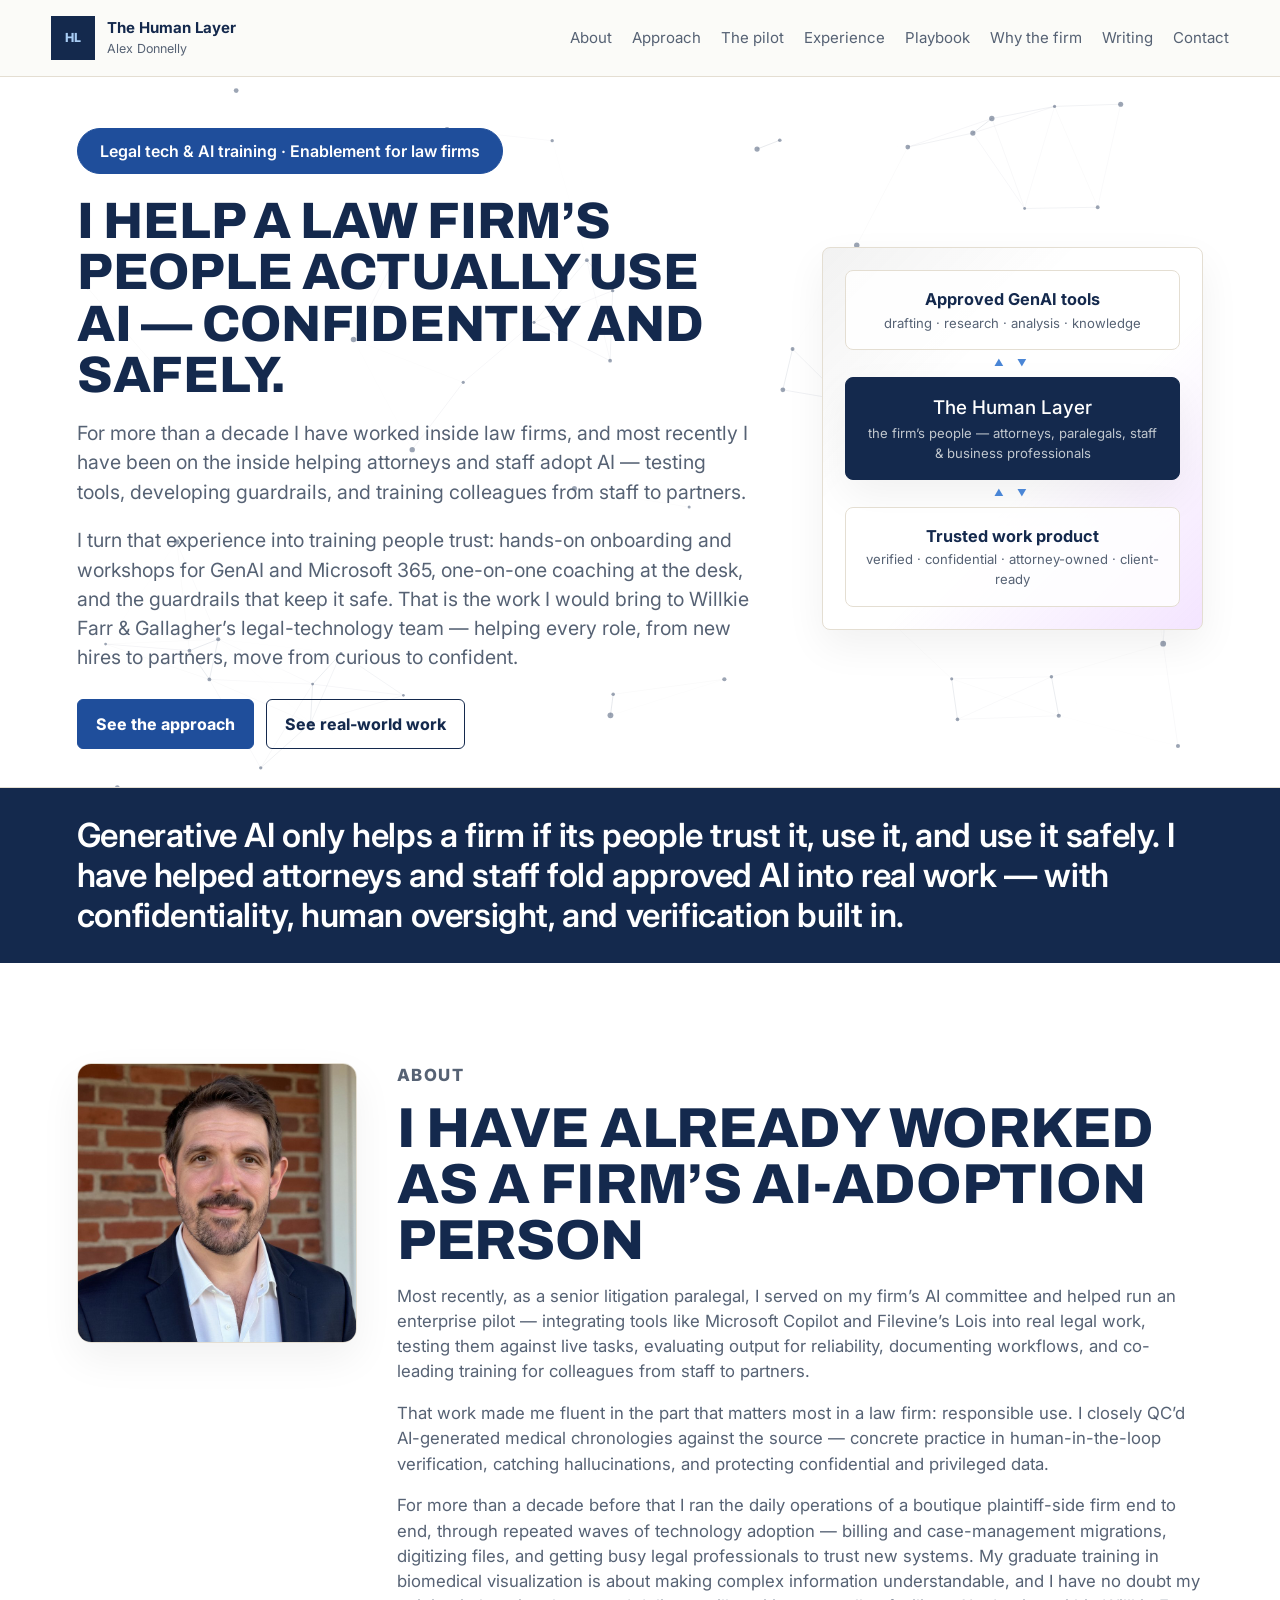
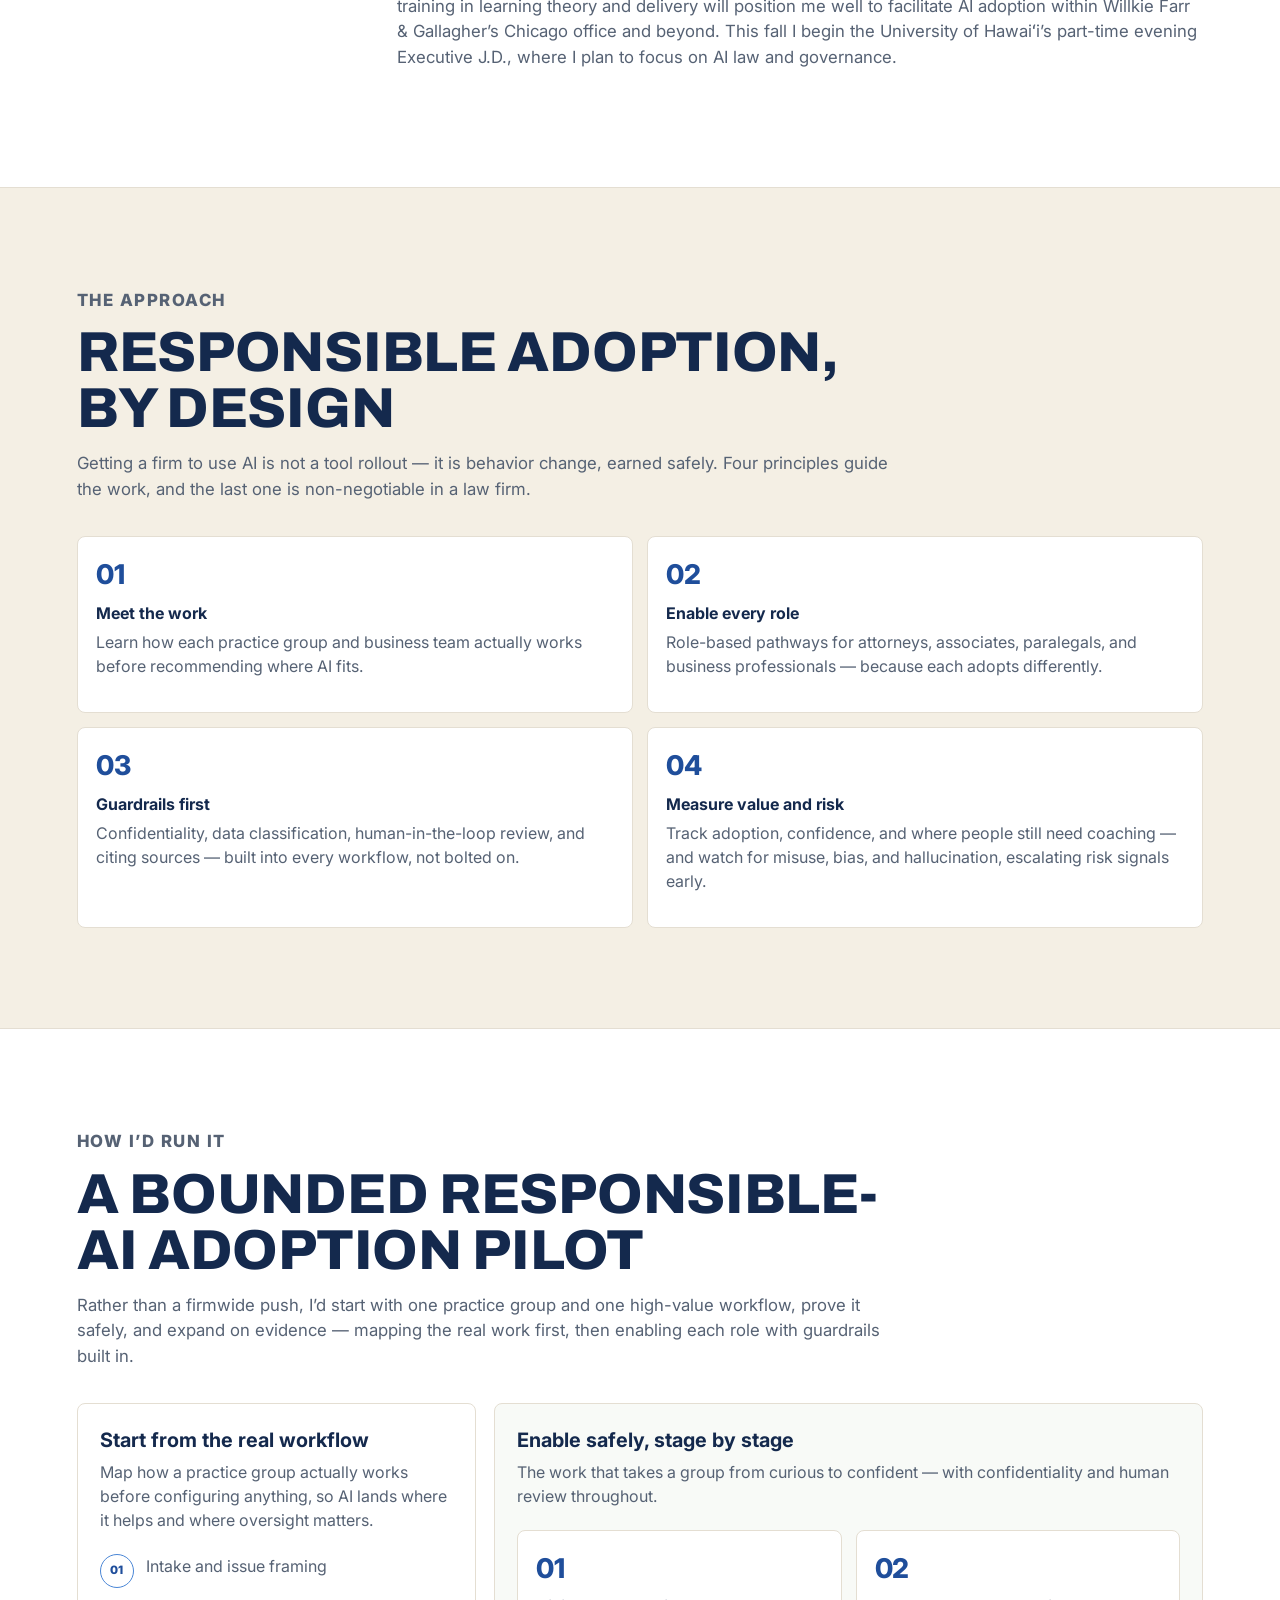
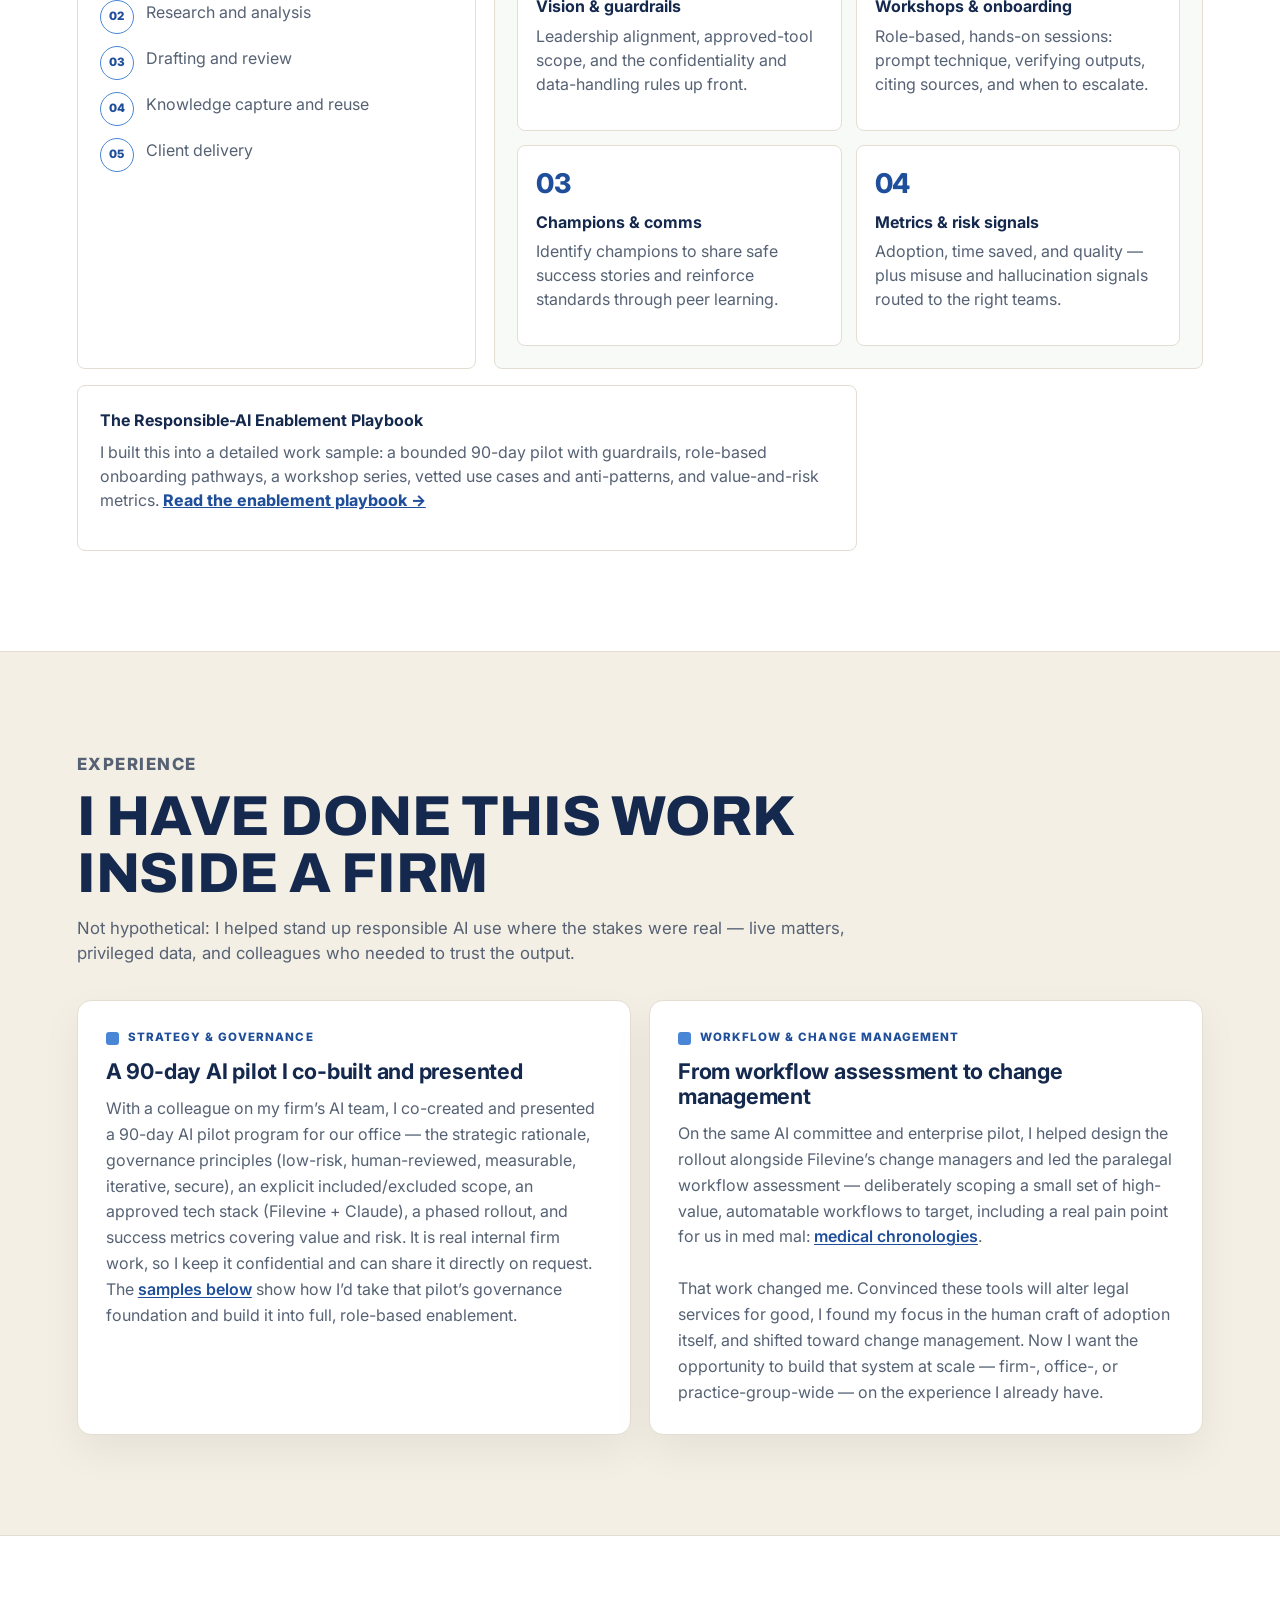
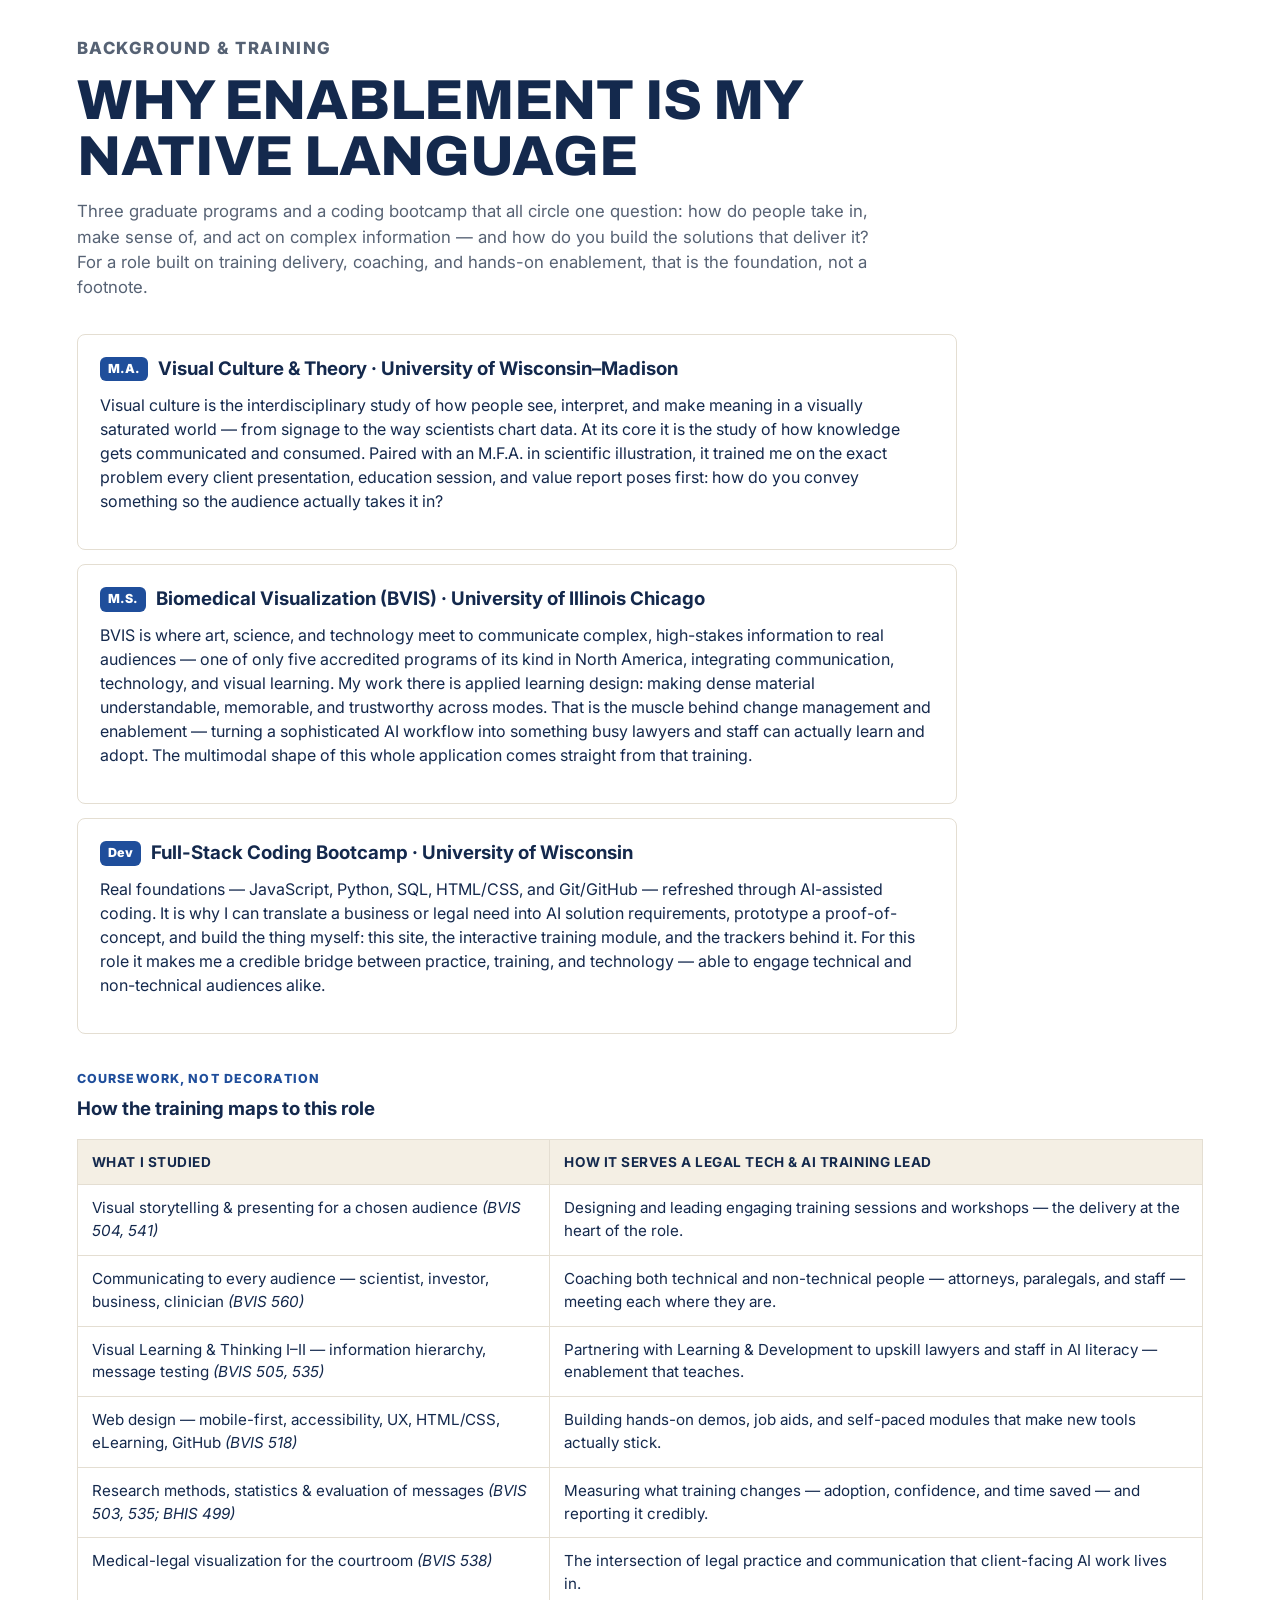
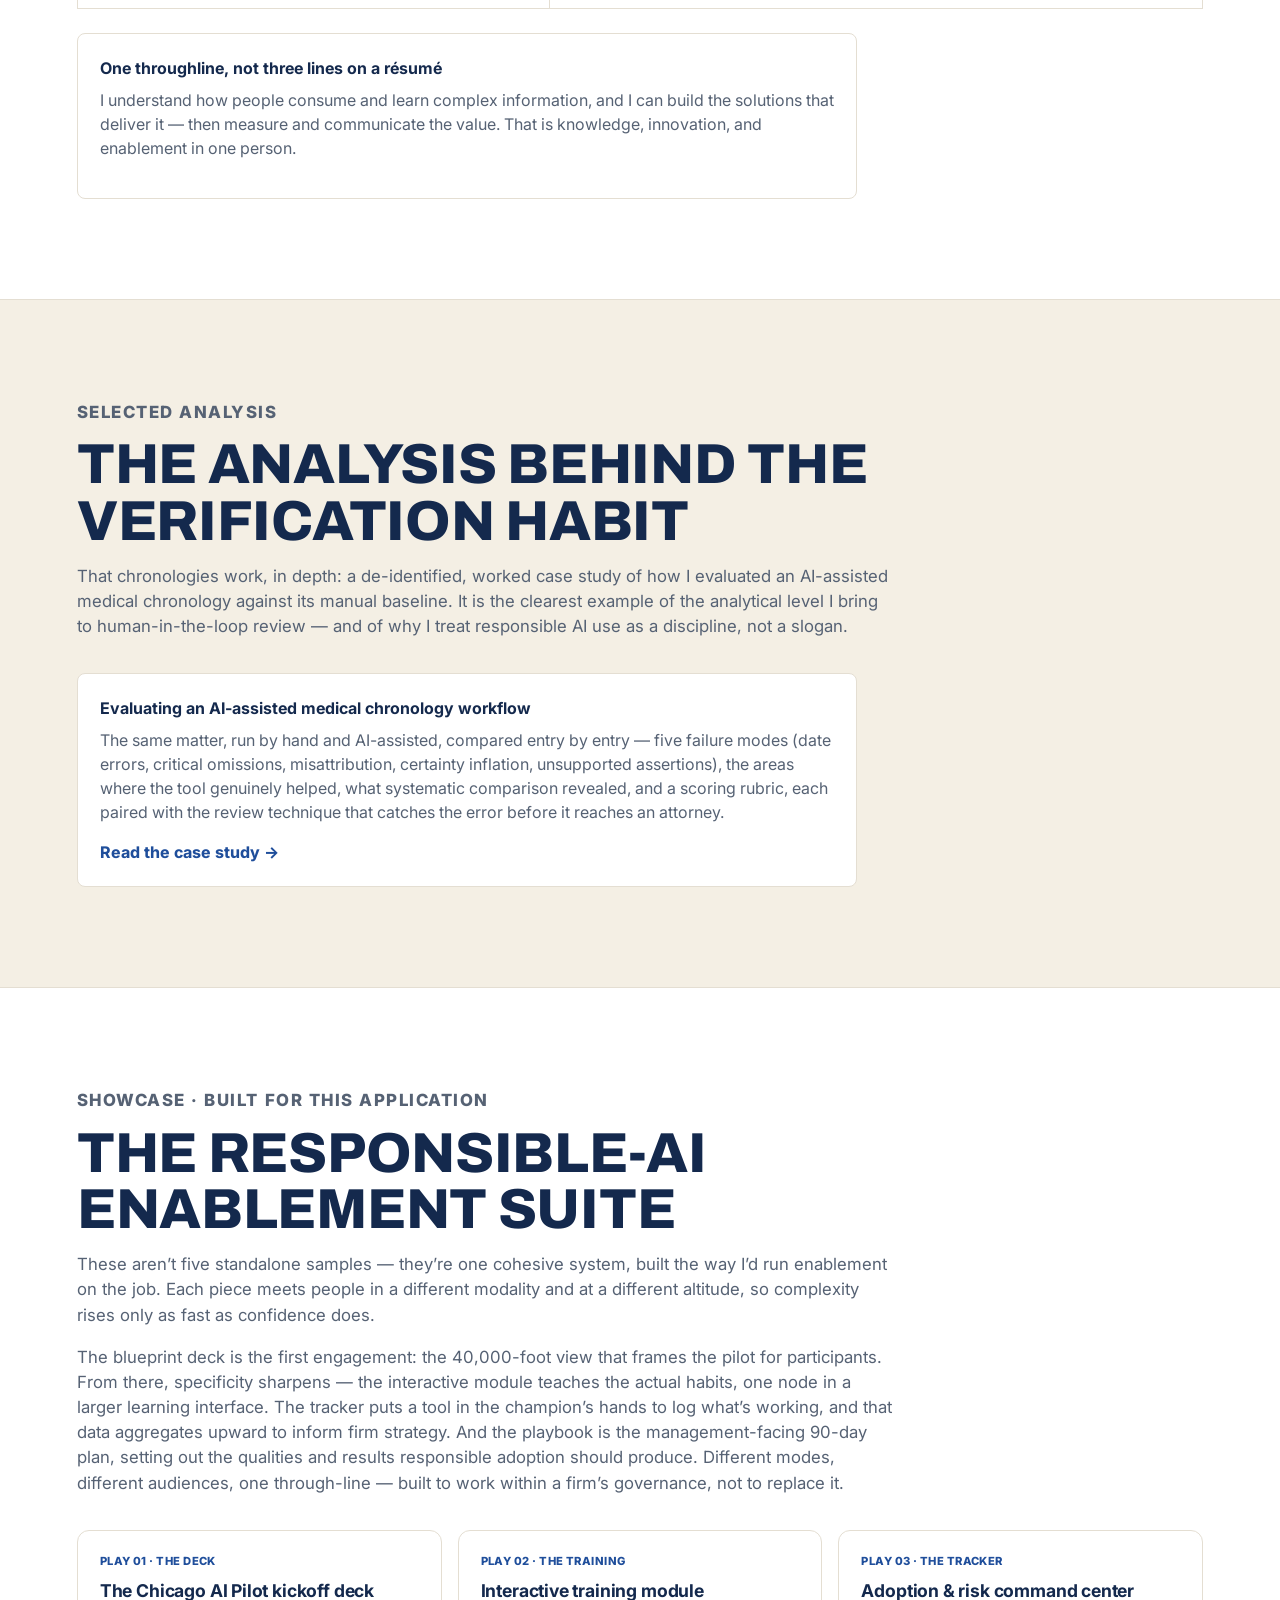
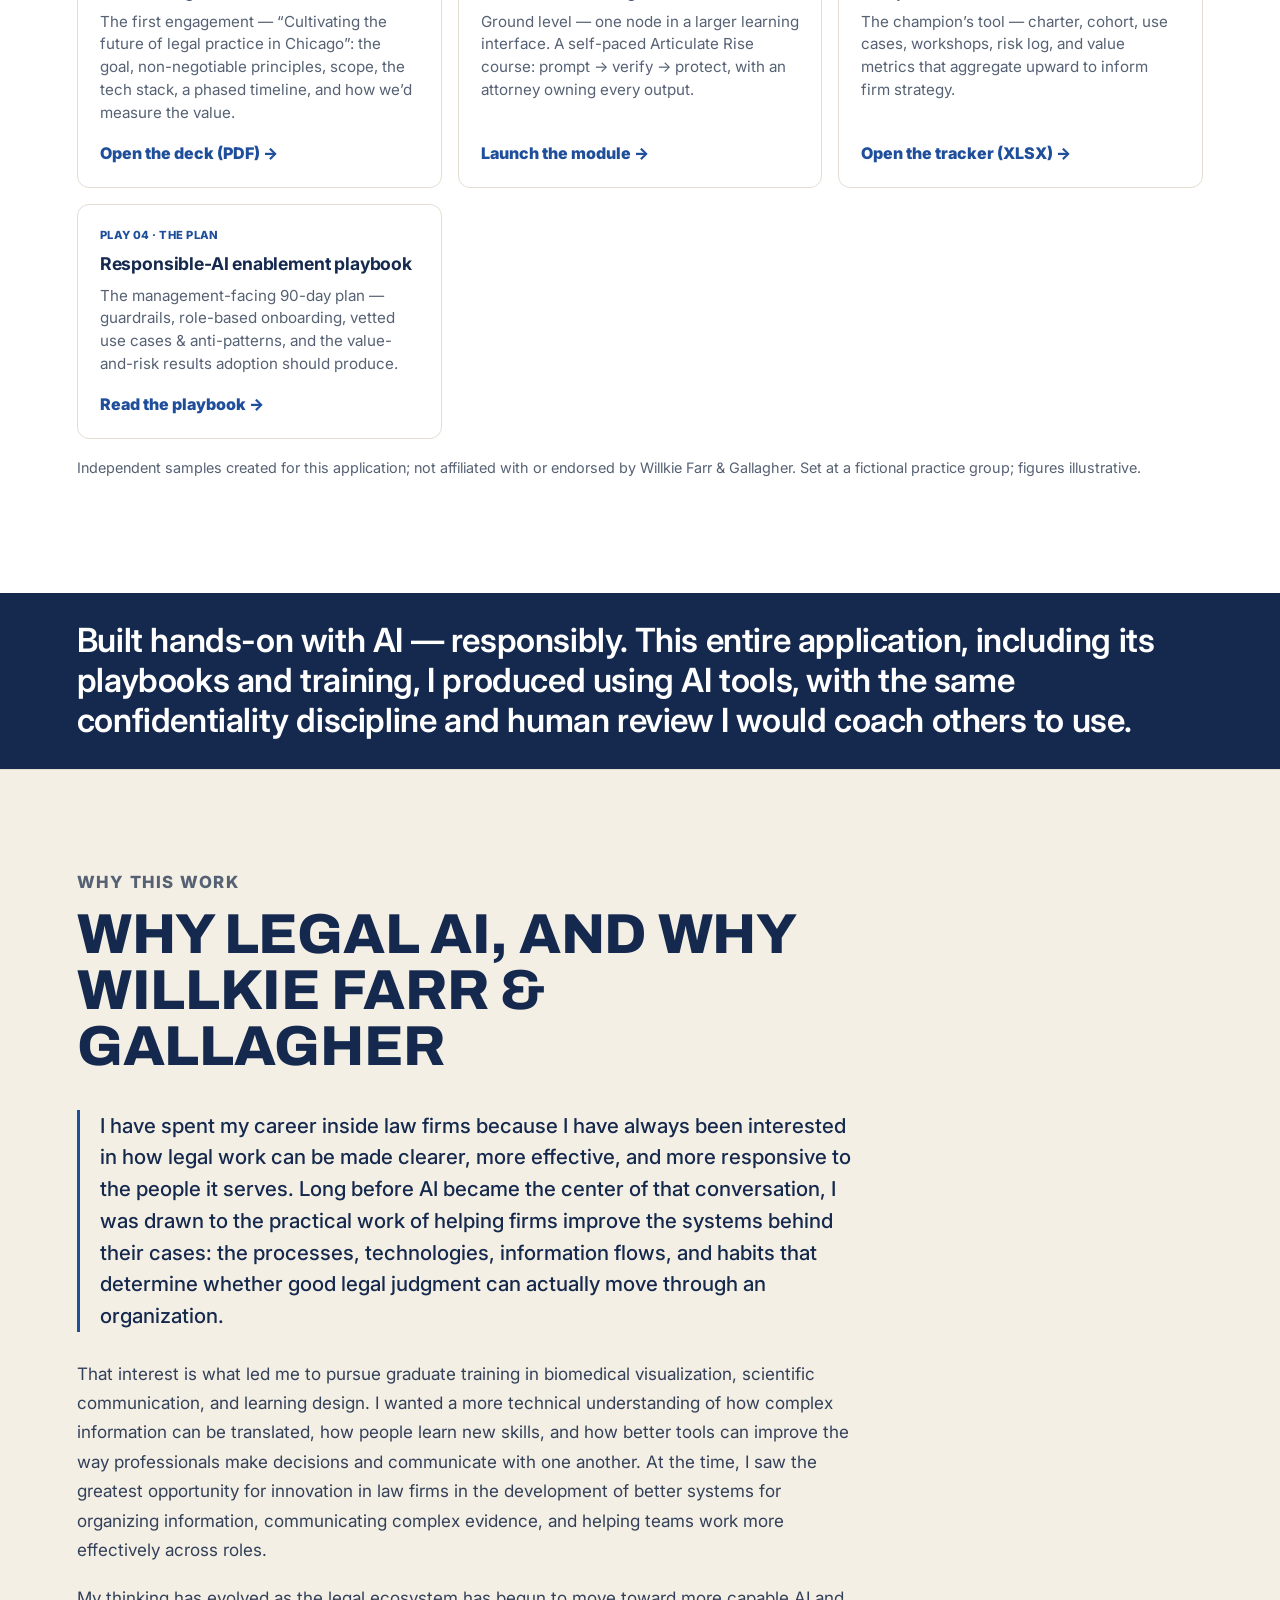
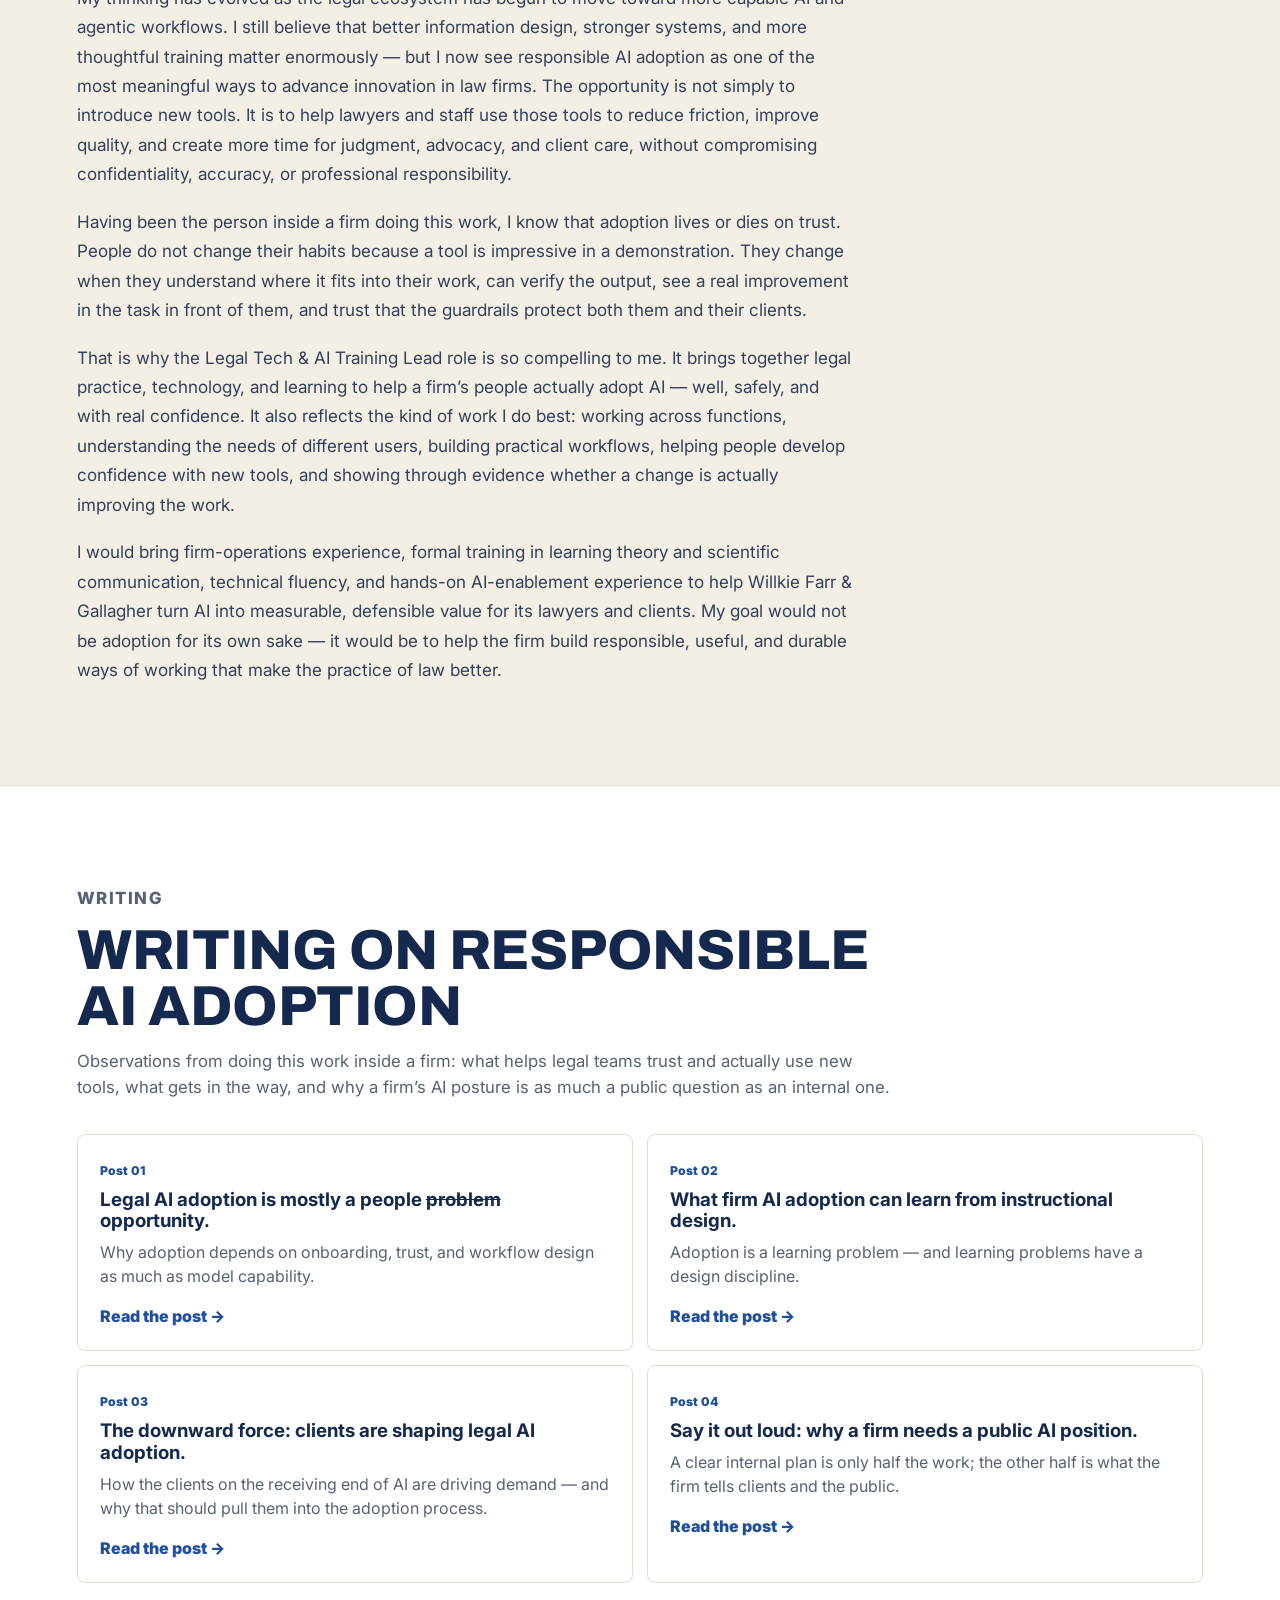
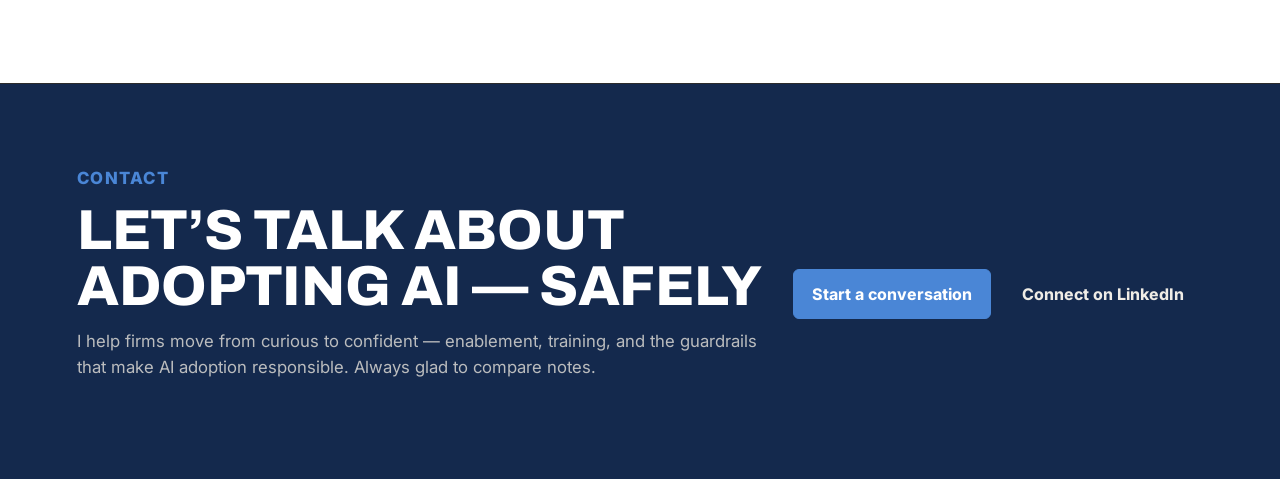
==== commit c82b07a9: "big push" ====
--- a/index.html
+++ b/index.html
@@ -11,10 +11,10 @@
     </script>
     <meta charset="utf-8">
     <meta name="viewport" content="width=device-width, initial-scale=1">
-    <title>The Human Layer | Alex Donnelly — Knowledge &amp; Innovation: AI Program Management for Law Firms</title>
+    <title>The Human Layer | Alex Donnelly — Legal Tech &amp; AI Training for Law Firms</title>
     <meta
       name="description"
-      content="Knowledge &amp; innovation program management for law firms: designing, deploying, and measuring AI solutions that improve efficiency, quality, and client value — with enablement, governance, and responsible-AI guardrails."
+      content="Legal-technology and AI training for law firms: hands-on onboarding and workshops for GenAI and Microsoft 365, one-on-one coaching, and the guardrails that make everyday AI use safe, confident, and firm-wide."
     >
     <link rel="icon" href="favicon.svg" type="image/svg+xml">
     <link rel="icon" href="favicon.png" sizes="48x48">
@@ -62,18 +62,18 @@
       <section class="hero">
         <canvas id="netbg" aria-hidden="true"></canvas>
         <div class="hero-copy">
-          <p class="eyebrow">Knowledge &amp; innovation &middot; AI program management for law firms</p>
-          <h1>I help law firms turn AI into measurable client value &mdash; safely.</h1>
+          <p class="eyebrow">Legal tech &amp; AI training &middot; Enablement for law firms</p>
+          <h1>I help a law firm&rsquo;s people actually use AI &mdash; confidently and safely.</h1>
           <p class="lede">
             For more than a decade I have worked inside law firms, and most recently I have been on the
             inside helping attorneys and staff adopt AI &mdash; testing tools, developing guardrails, and
             training colleagues from staff to partners.
           </p>
           <p class="lede">
-            I turn that experience into programs: identifying where AI creates measurable improvement,
-            designing and deploying the workflows, and tracking the value &mdash; time saved, cost, and quality
-            &mdash; that proves it. That is the work I would bring to Ashurst Perkins Coie&rsquo;s Knowledge &amp;
-            Innovation team, earned through close engagement with the firm&rsquo;s Human Layer and its clients.
+            I turn that experience into training people trust: hands-on onboarding and workshops for GenAI and
+            Microsoft 365, one-on-one coaching at the desk, and the guardrails that keep it safe. That is the work I
+            would bring to Willkie Farr &amp; Gallagher&rsquo;s legal-technology team &mdash; helping every role, from
+            new hires to partners, move from curious to confident.
           </p>
           <div class="hero-actions" aria-label="Primary actions">
             <a class="button primary" href="#approach">See the approach</a>
@@ -134,7 +134,7 @@
               migrations, digitizing files, and getting busy legal professionals to trust new systems. My
               graduate training in biomedical visualization is about making complex information
               understandable, and I have no doubt my training in learning theory and delivery will position me
-              well to facilitate AI adoption within Ashurst Perkins Coie&rsquo;s Chicago office and beyond. This
+              well to facilitate AI adoption within Willkie Farr &amp; Gallagher&rsquo;s Chicago office and beyond. This
               fall I begin the University of Hawai&#x2bb;i&rsquo;s part-time evening Executive J.D., where I plan
               to focus on AI law and governance.
             </p>
@@ -173,8 +173,8 @@
           <article>
             <span>04</span>
             <h4>Measure value and risk</h4>
-            <p>Track adoption, time saved, cost, and quality on a portfolio dashboard &mdash; and watch for
-            misuse, bias, and hallucination, escalating risk signals early.</p>
+            <p>Track adoption, confidence, and where people still need coaching &mdash; and watch for misuse,
+            bias, and hallucination, escalating risk signals early.</p>
           </article>
         </div>
       </section>
@@ -298,7 +298,7 @@
           <p>
             Three graduate programs and a coding bootcamp that all circle one question: how do people take in,
             make sense of, and act on complex information &mdash; and how do you build the solutions that
-            deliver it? For a role that joins solution design, program management, client engagement, and
+            deliver it? For a role built on training delivery, coaching, and hands-on
             enablement, that is the foundation, not a footnote.
           </p>
         </div>
@@ -332,7 +332,7 @@
               through AI-assisted coding. It is why I can translate a business or legal need into AI solution
               requirements, prototype a proof-of-concept, and build the thing myself: this site, the interactive
               training module, and the trackers behind it. For this role it makes me a credible bridge between
-              practice, K&amp;I, and technology &mdash; able to engage technical and non-technical audiences
+              practice, training, and technology &mdash; able to engage technical and non-technical audiences
               alike.
             </p>
           </article>
@@ -342,16 +342,16 @@
           <h3 style="color:var(--ink); margin:0 0 16px;">How the training maps to this role</h3>
           <table class="rubric bgmap">
             <thead>
-              <tr><th>What I studied</th><th>How it serves a Knowledge &amp; Innovation Program Manager</th></tr>
+              <tr><th>What I studied</th><th>How it serves a Legal Tech &amp; AI Training Lead</th></tr>
             </thead>
             <tbody>
               <tr>
                 <td>Visual storytelling &amp; presenting for a chosen audience <em>(BVIS 504, 541)</em></td>
-                <td>Developing and leading engaging client and team presentations &mdash; the role&rsquo;s client-engagement and education work.</td>
+                <td>Designing and leading engaging training sessions and workshops &mdash; the delivery at the heart of the role.</td>
               </tr>
               <tr>
                 <td>Communicating to every audience &mdash; scientist, investor, business, clinician <em>(BVIS 560)</em></td>
-                <td>Engaging both technical and non-technical stakeholders across practice groups, pricing, technology, and clients.</td>
+                <td>Coaching both technical and non-technical people &mdash; attorneys, paralegals, and staff &mdash; meeting each where they are.</td>
               </tr>
               <tr>
                 <td>Visual Learning &amp; Thinking I&ndash;II &mdash; information hierarchy, message testing <em>(BVIS 505, 535)</em></td>
@@ -359,11 +359,11 @@
               </tr>
               <tr>
                 <td>Web design &mdash; mobile-first, accessibility, UX, HTML/CSS, eLearning, GitHub <em>(BVIS 518)</em></td>
-                <td>Translating business need into AI solution requirements and building solutions and demos myself.</td>
+                <td>Building hands-on demos, job aids, and self-paced modules that make new tools actually stick.</td>
               </tr>
               <tr>
                 <td>Research methods, statistics &amp; evaluation of messages <em>(BVIS 503, 535; BHIS 499)</em></td>
-                <td>Measuring value with rigor &mdash; time saved, cost, quality, ROI &mdash; and reporting it credibly.</td>
+                <td>Measuring what training changes &mdash; adoption, confidence, and time saved &mdash; and reporting it credibly.</td>
               </tr>
               <tr>
                 <td>Medical-legal visualization for the courtroom <em>(BVIS 538)</em></td>
@@ -418,16 +418,15 @@
             The blueprint deck is the first engagement: the 40,000-foot view that frames the pilot for
             participants. From there, specificity sharpens &mdash; the interactive module teaches the actual
             habits, one node in a larger learning interface. The tracker puts a tool in the champion&rsquo;s
-            hands to log what&rsquo;s working, and that data aggregates upward to inform firm strategy. The
-            podcast reaches the people who&rsquo;d rather listen than read. And the playbook is the
-            management-facing 90-day plan, setting out the qualities and results responsible adoption should
-            produce. Different modes, different audiences, one through-line &mdash; built to work within a
-            firm&rsquo;s governance, not to replace it.
+            hands to log what&rsquo;s working, and that data aggregates upward to inform firm strategy. And the
+            playbook is the management-facing 90-day plan, setting out the qualities and results responsible
+            adoption should produce. Different modes, different audiences, one through-line &mdash; built to work
+            within a firm&rsquo;s governance, not to replace it.
           </p>
         </div>
         <div class="suite-block">
           <div class="suite-tiles">
-            <a class="suite-tile" href="Chicago_AI_Pilot_Rollout.pdf">
+            <a class="suite-tile" href="Willkie_Chicago_AI_Pilot.pdf">
               <span class="suite-tag">Play 01 &middot; The deck</span>
               <h4>The Chicago AI Pilot kickoff deck</h4>
               <p>The first engagement &mdash; &ldquo;Cultivating the future of legal practice in Chicago&rdquo;:
@@ -442,7 +441,7 @@
               course: prompt &rarr; verify &rarr; protect, with an attorney owning every output.</p>
               <span class="suite-action">Launch the module <span aria-hidden="true">&rarr;</span></span>
             </a>
-            <a class="suite-tile" href="PerkinsCoie_RAI_Adoption_Tracker.xlsx">
+            <a class="suite-tile" href="Willkie_LegalTech_Adoption_Tracker.xlsx">
               <span class="suite-tag">Play 03 &middot; The tracker</span>
               <h4>Adoption &amp; risk command center</h4>
               <p>The champion&rsquo;s tool &mdash; charter, cohort, use cases, workshops, risk log, and value
@@ -459,8 +458,8 @@
             </a>
           </div>
           <p class="suite-footnote">
-            Independent samples created for this application; not affiliated with or endorsed by Ashurst
-            Perkins Coie. Set at a fictional practice group; figures illustrative.
+            Independent samples created for this application; not affiliated with or endorsed by Willkie Farr
+            &amp; Gallagher. Set at a fictional practice group; figures illustrative.
           </p>
         </div>
       </section>
@@ -476,7 +475,7 @@
       <section id="why" class="section muted why">
         <div class="section-heading">
           <p class="eyebrow">Why this work</p>
-          <h2>Why legal AI, and why Ashurst Perkins Coie</h2>
+          <h2>Why legal AI, and why Willkie Farr &amp; Gallagher</h2>
         </div>
         <div class="prose">
           <p class="lead">
@@ -510,16 +509,16 @@
             task in front of them, and trust that the guardrails protect both them and their clients.
           </p>
           <p>
-            That is why the Knowledge &amp; Innovation Program Manager role is so compelling to me. It brings
-            together legal practice, business operations, technology, and learning to design, deploy, and
-            measure AI solutions that create real value. It also reflects the kind of work I do best: working
+            That is why the Legal Tech &amp; AI Training Lead role is so compelling to me. It brings
+            together legal practice, technology, and learning to help a firm&rsquo;s people actually adopt AI &mdash;
+            well, safely, and with real confidence. It also reflects the kind of work I do best: working
             across functions, understanding the needs of different users, building practical workflows, helping
             people develop confidence with new tools, and showing through evidence whether a change is actually
             improving the work.
           </p>
           <p>
             I would bring firm-operations experience, formal training in learning theory and scientific
-            communication, technical fluency, and hands-on AI-enablement experience to help Ashurst Perkins Coie
+            communication, technical fluency, and hands-on AI-enablement experience to help Willkie Farr &amp; Gallagher
             turn AI into measurable, defensible value for its lawyers and clients. My goal would not be adoption
             for its own sake &mdash; it would be to help the firm build responsible, useful, and durable ways of
             working that make the practice of law better.
@@ -592,7 +591,7 @@
     </main>
 
     <script>
-      /* Subtle constellation network behind the hero — Ashurst Perkins Coie node motif */
+      /* Subtle constellation network behind the hero — Willkie node motif */
       (function () {
         var c = document.getElementById('netbg');
         if (!c || !c.getContext) return;
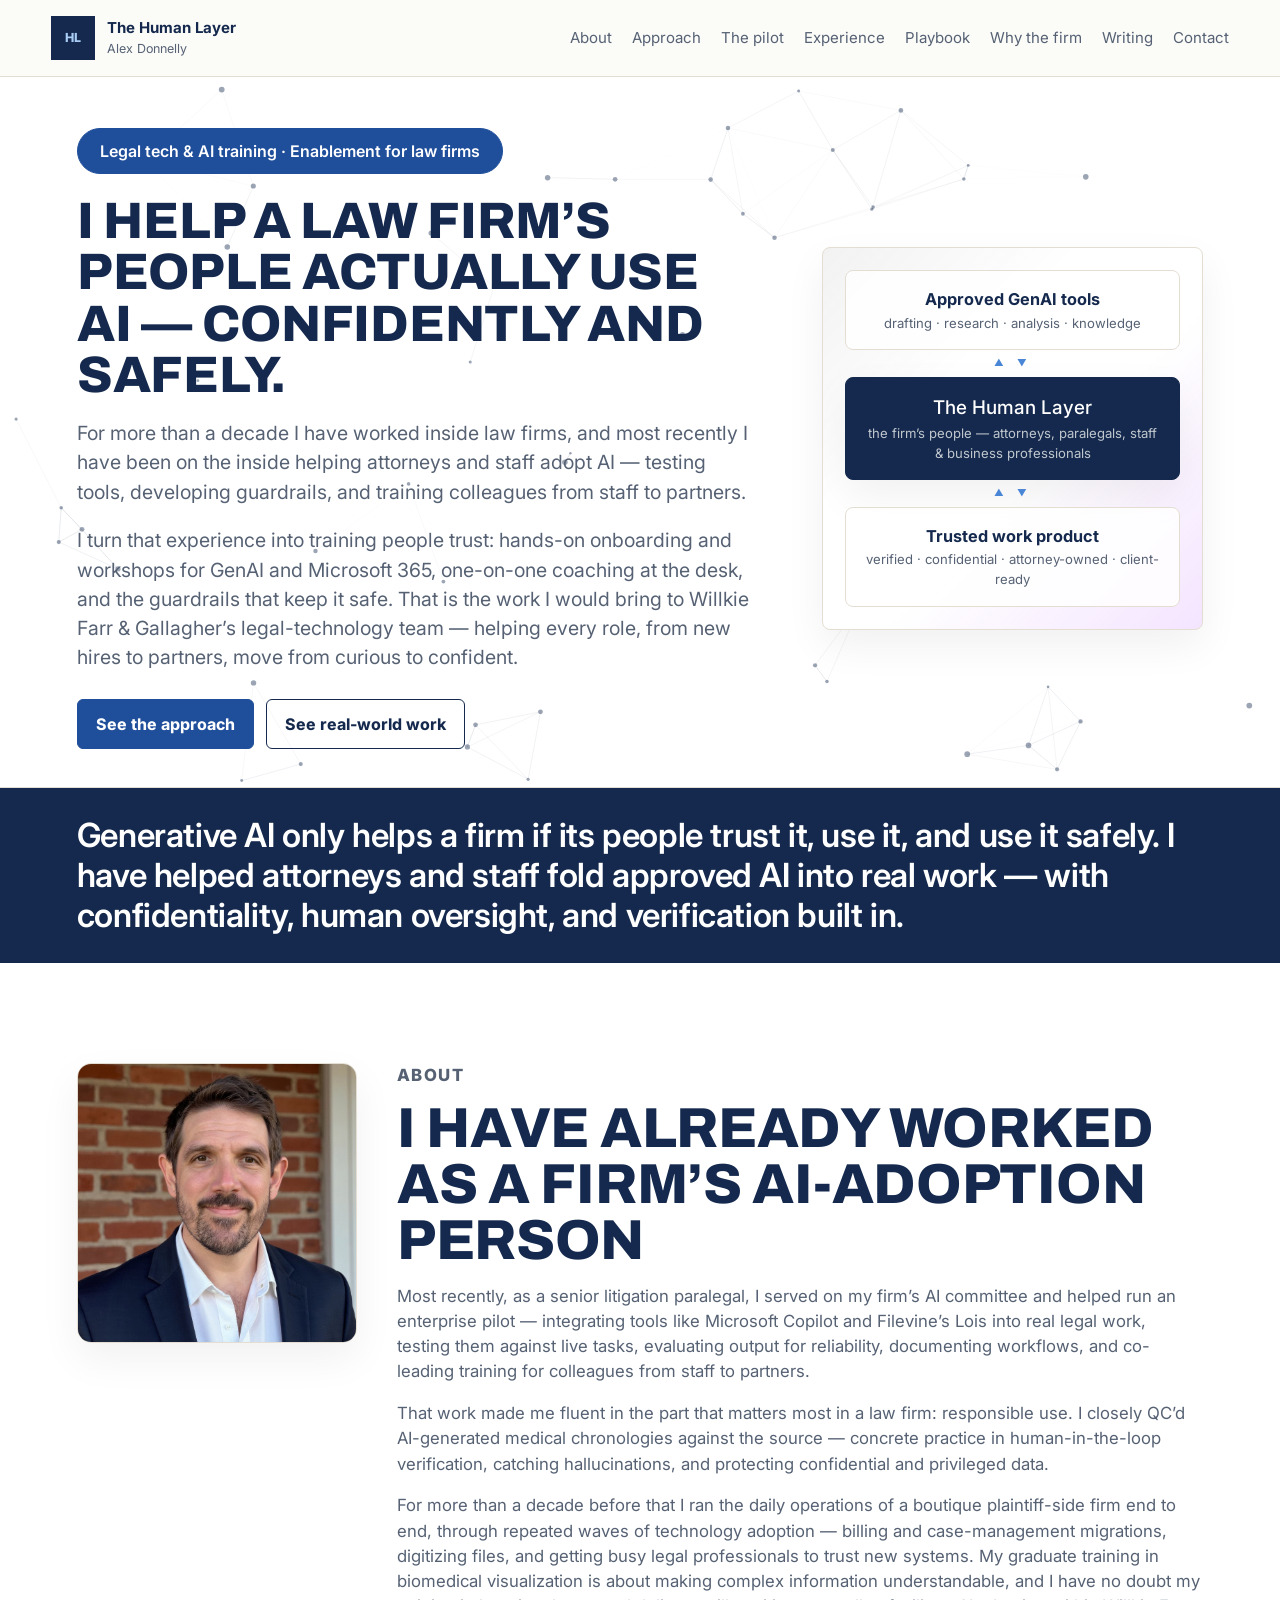
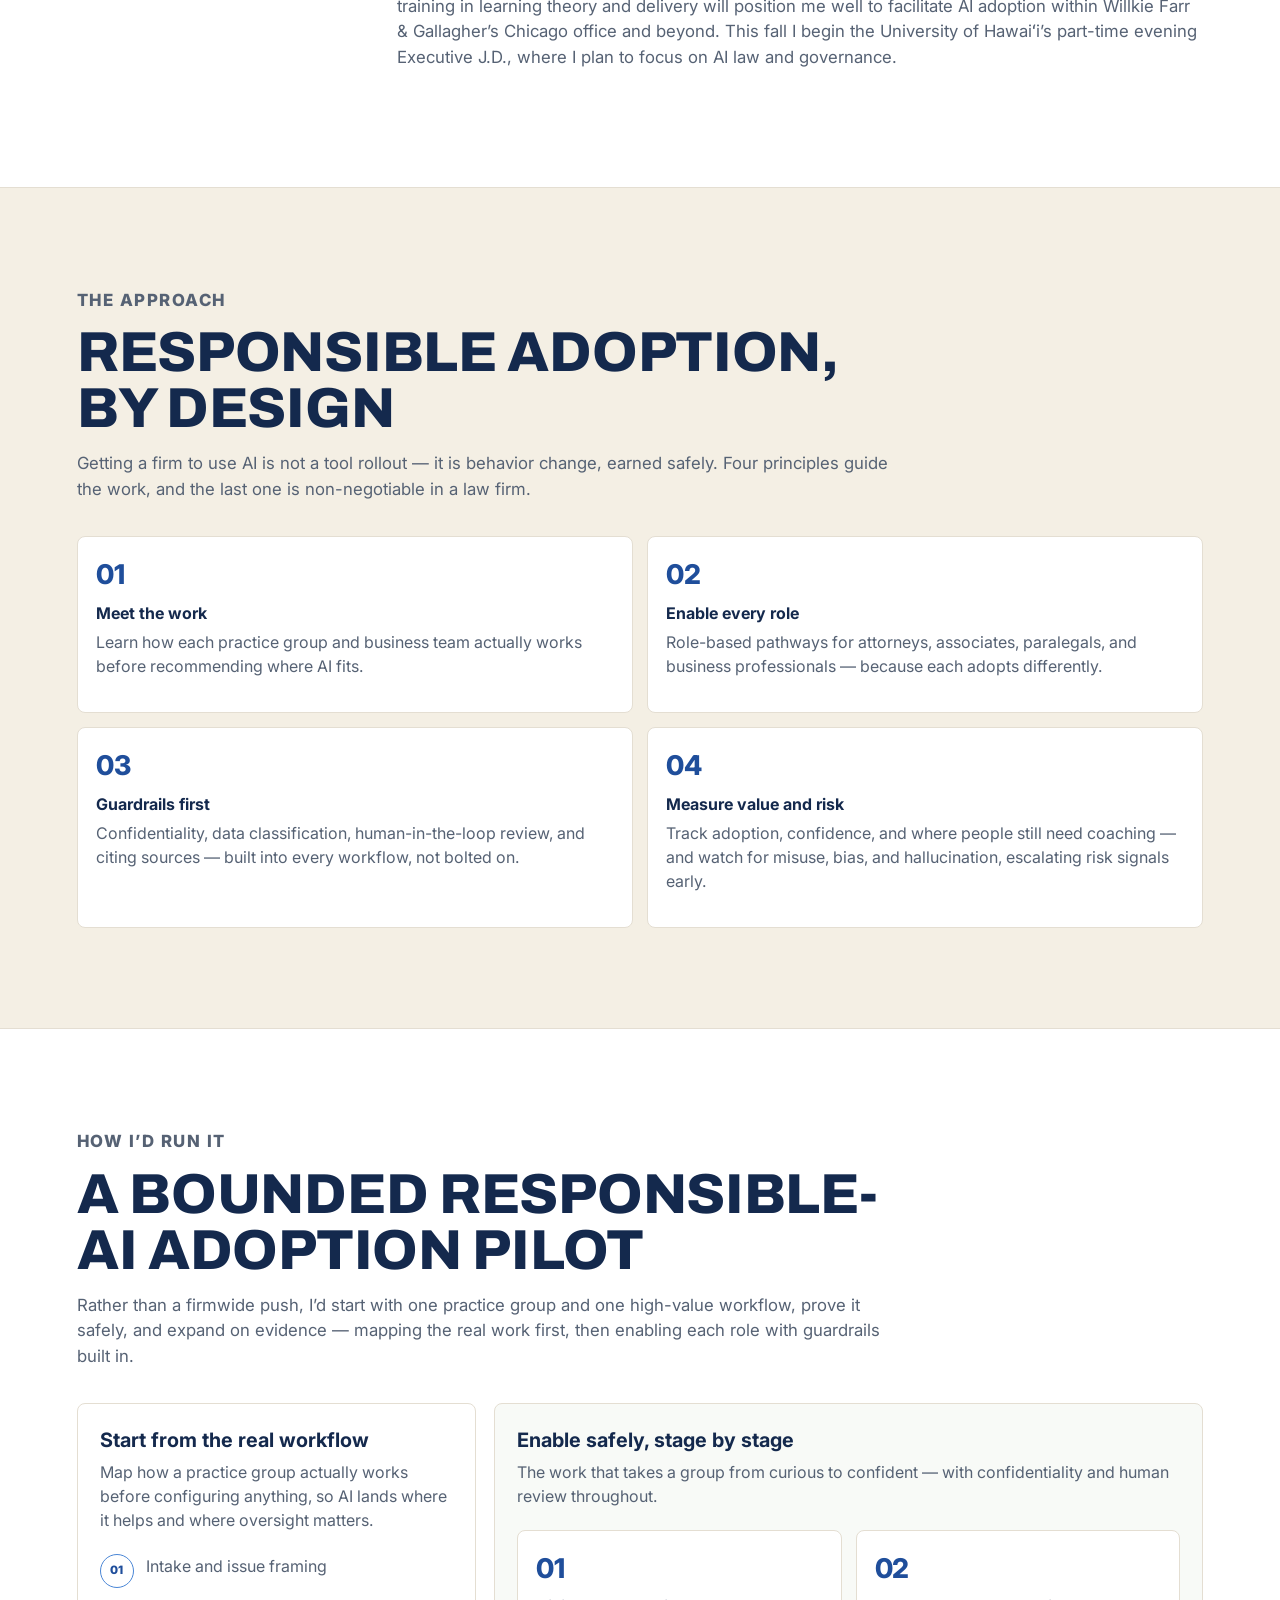
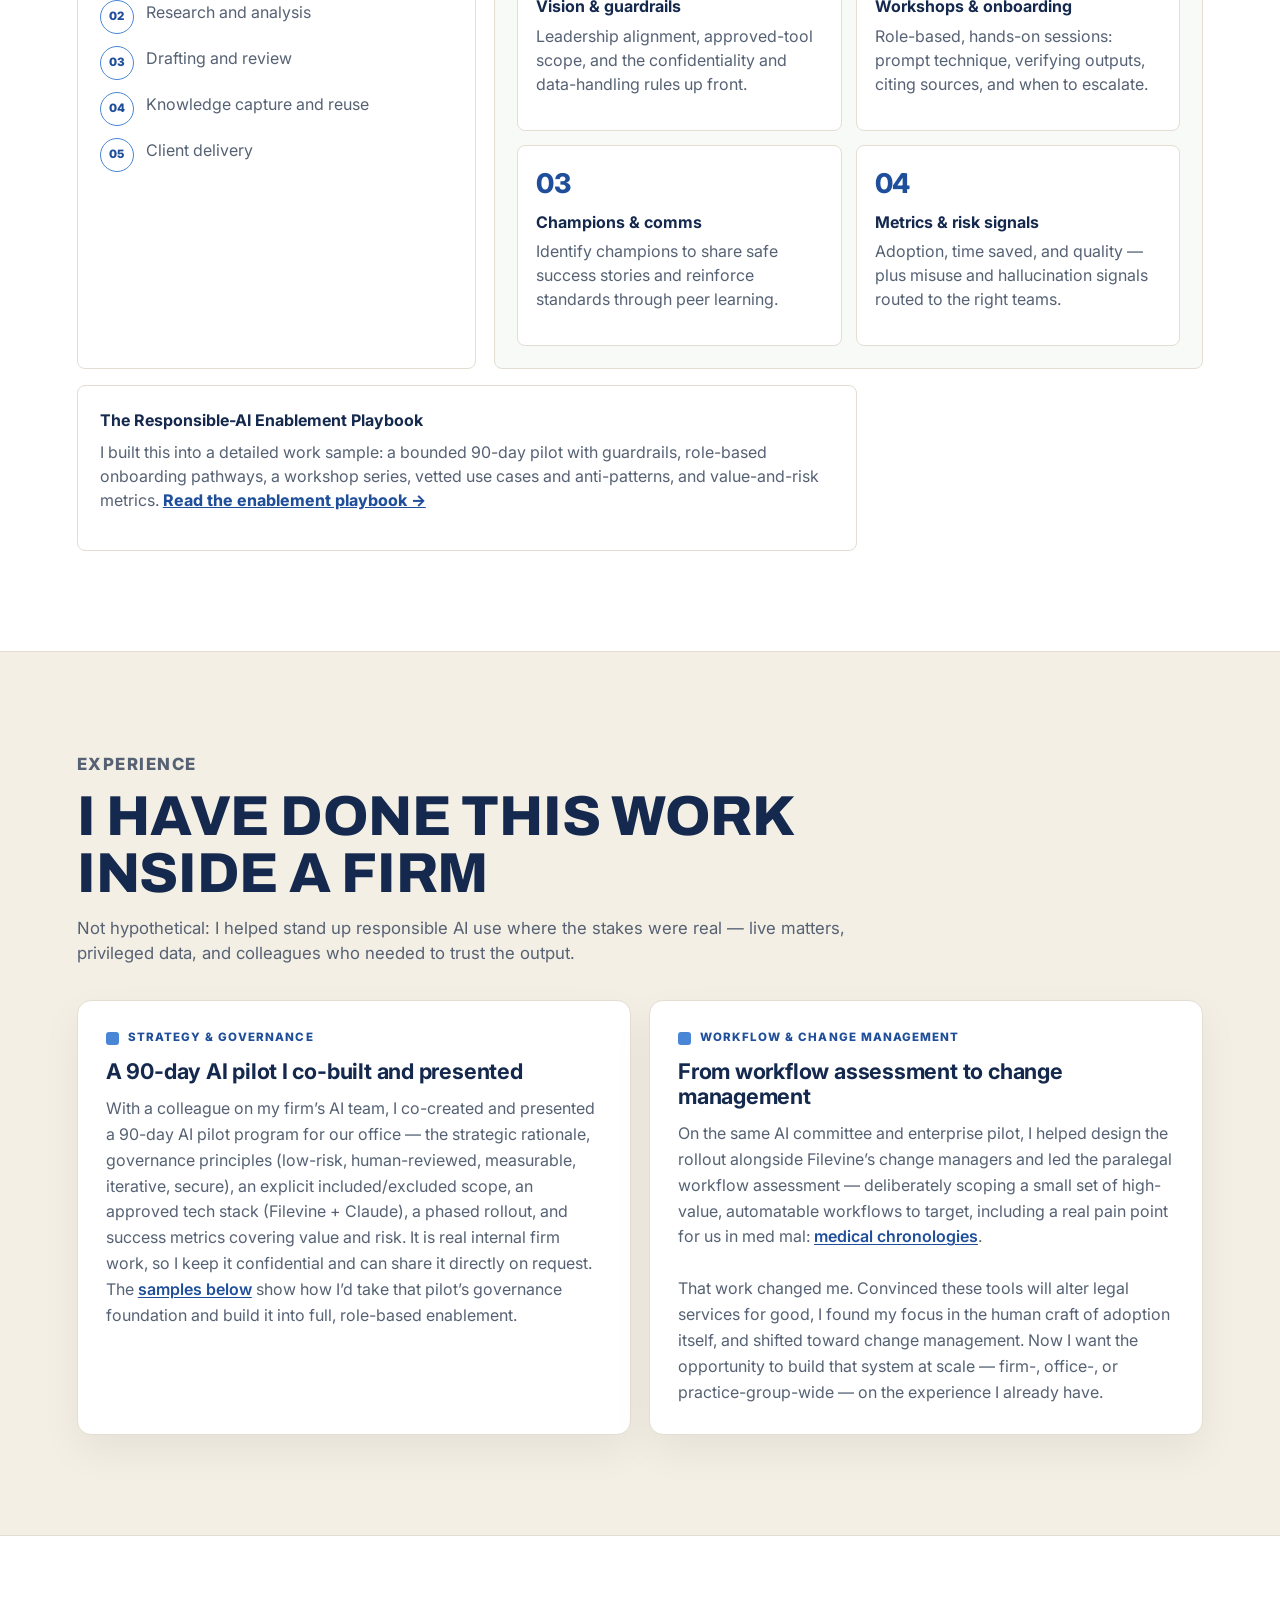
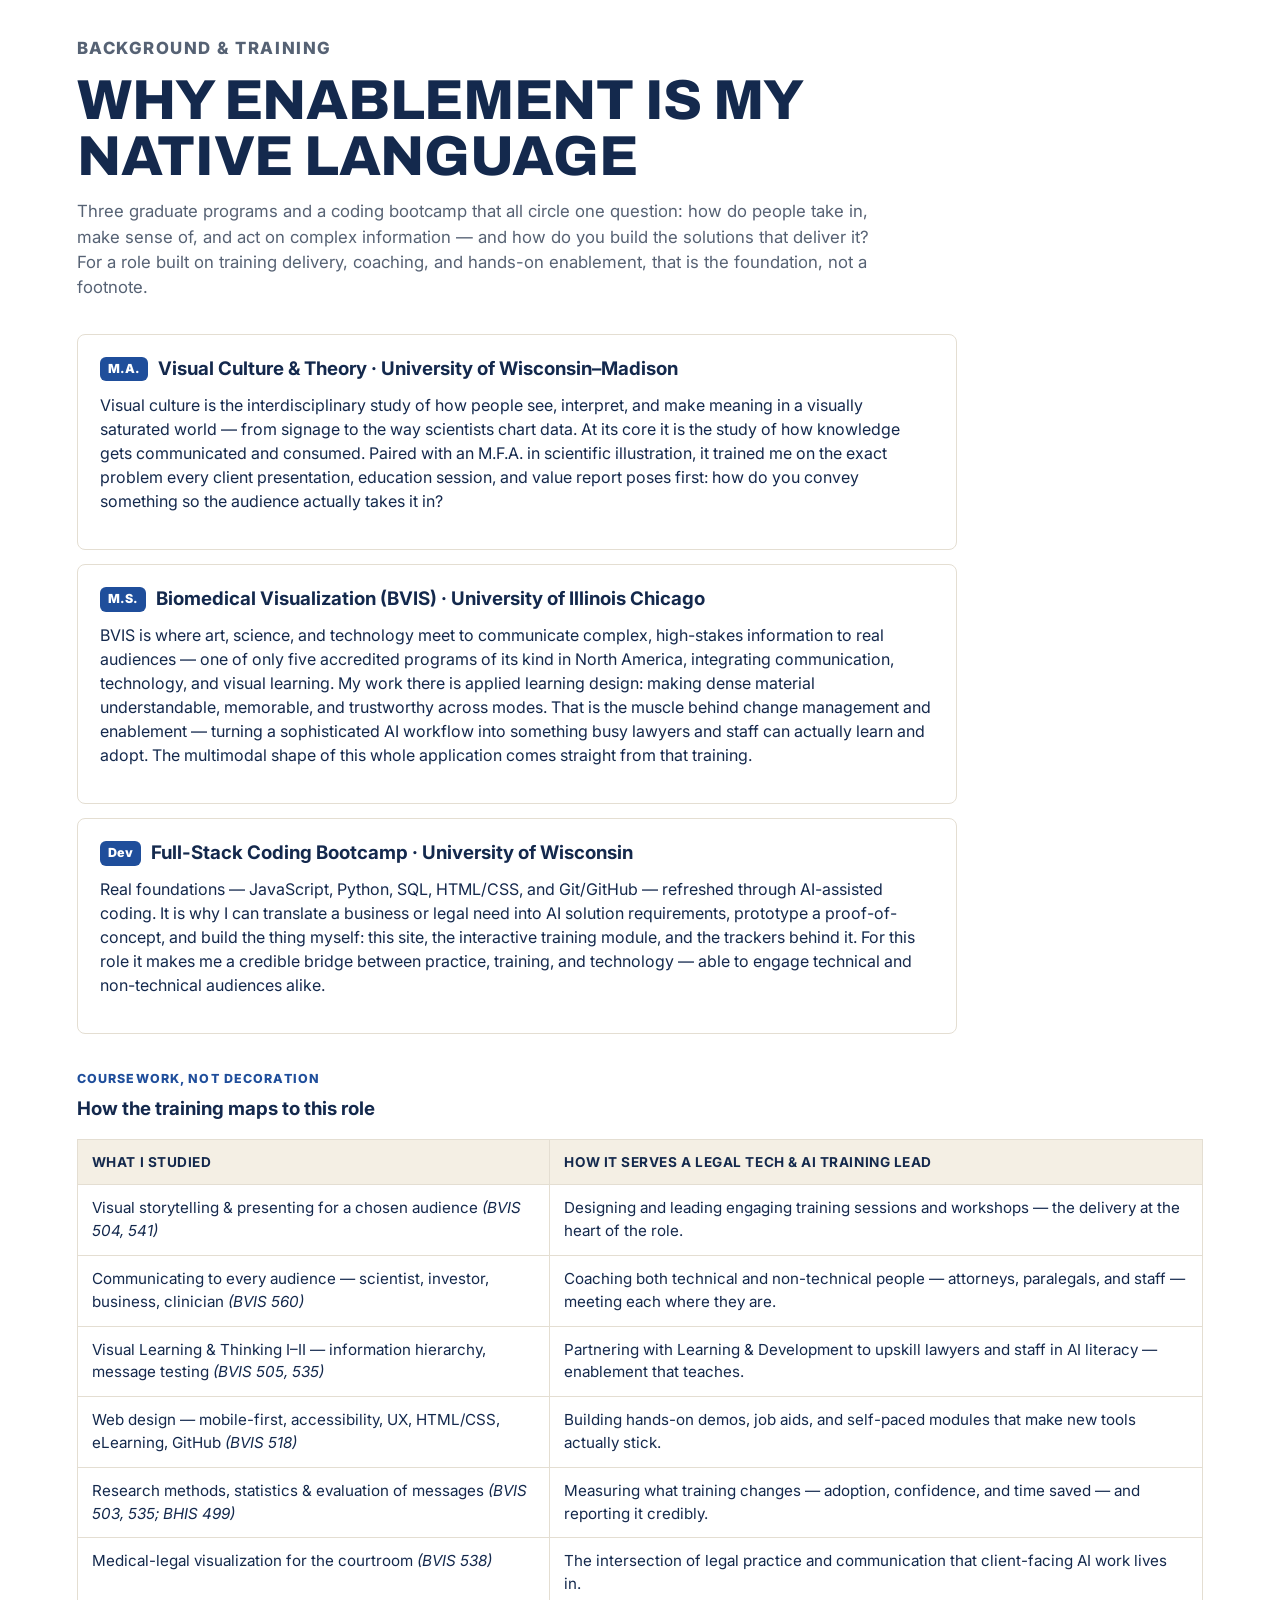
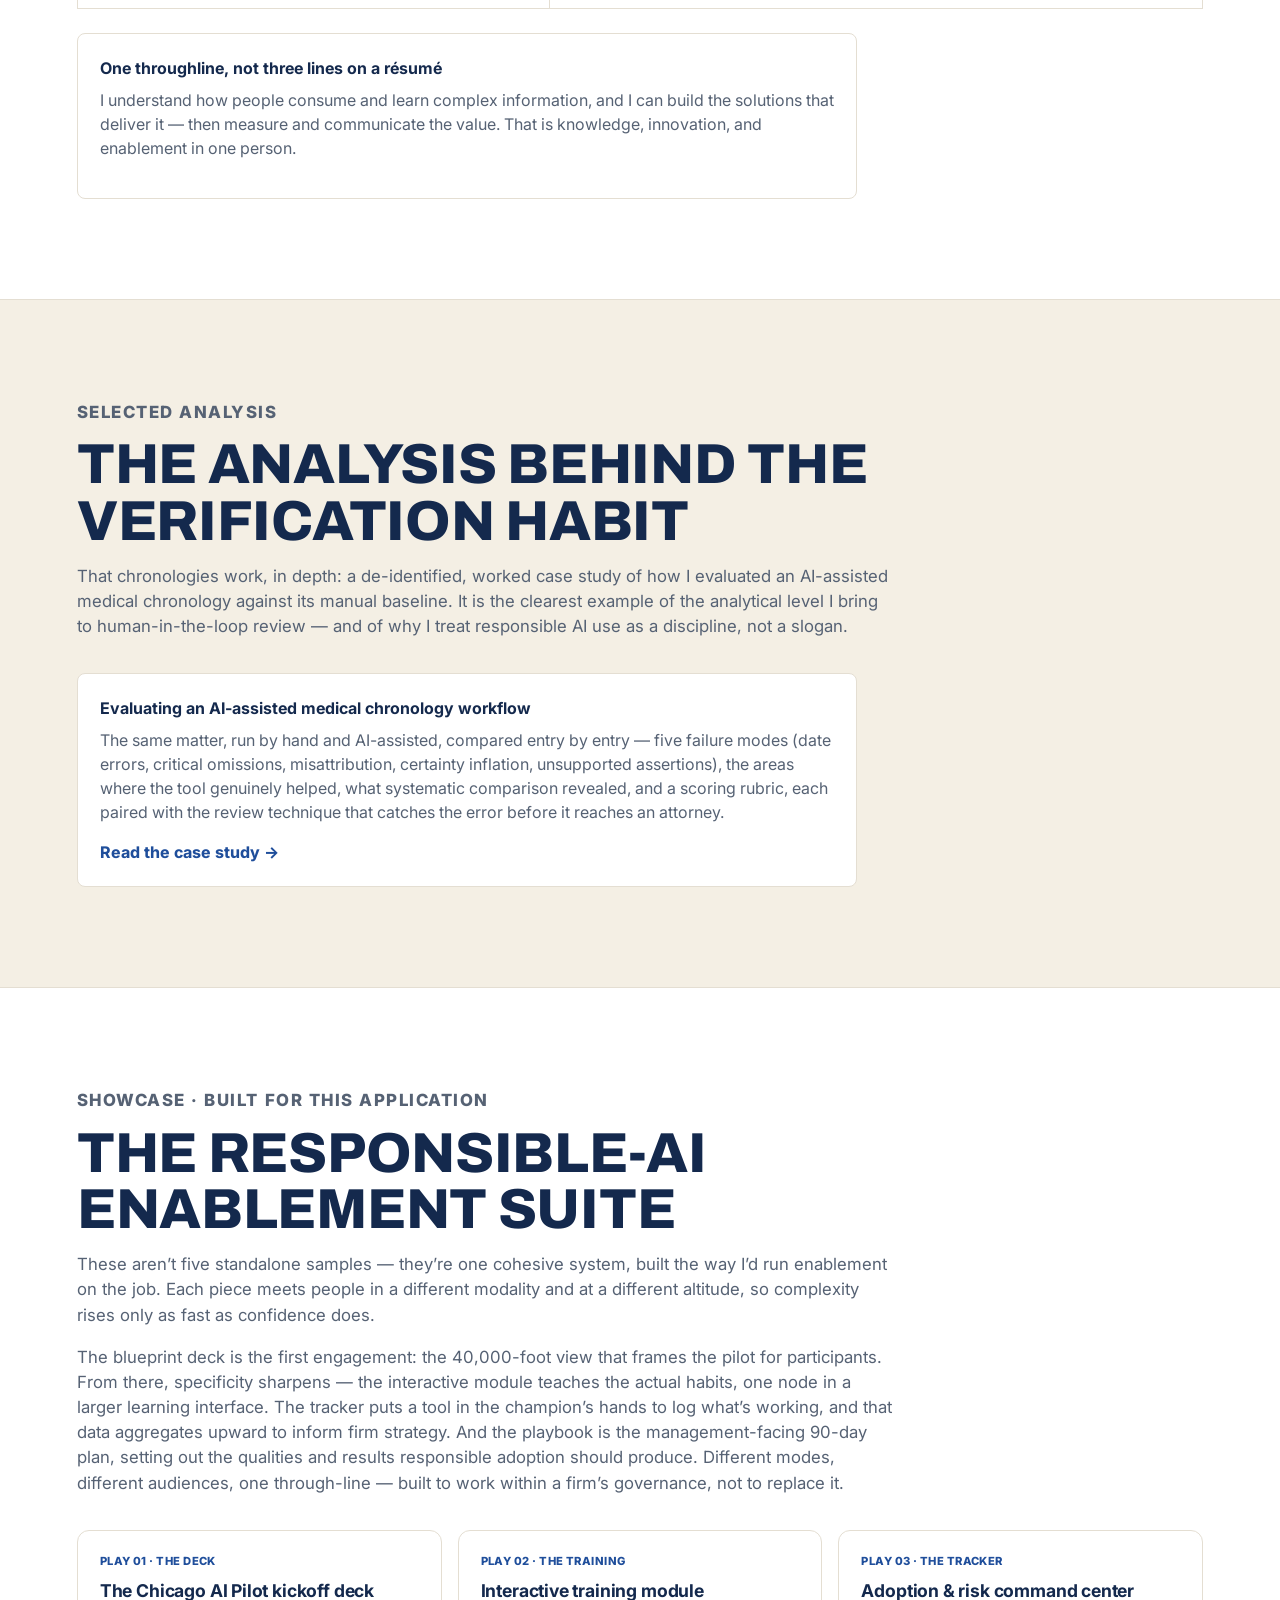
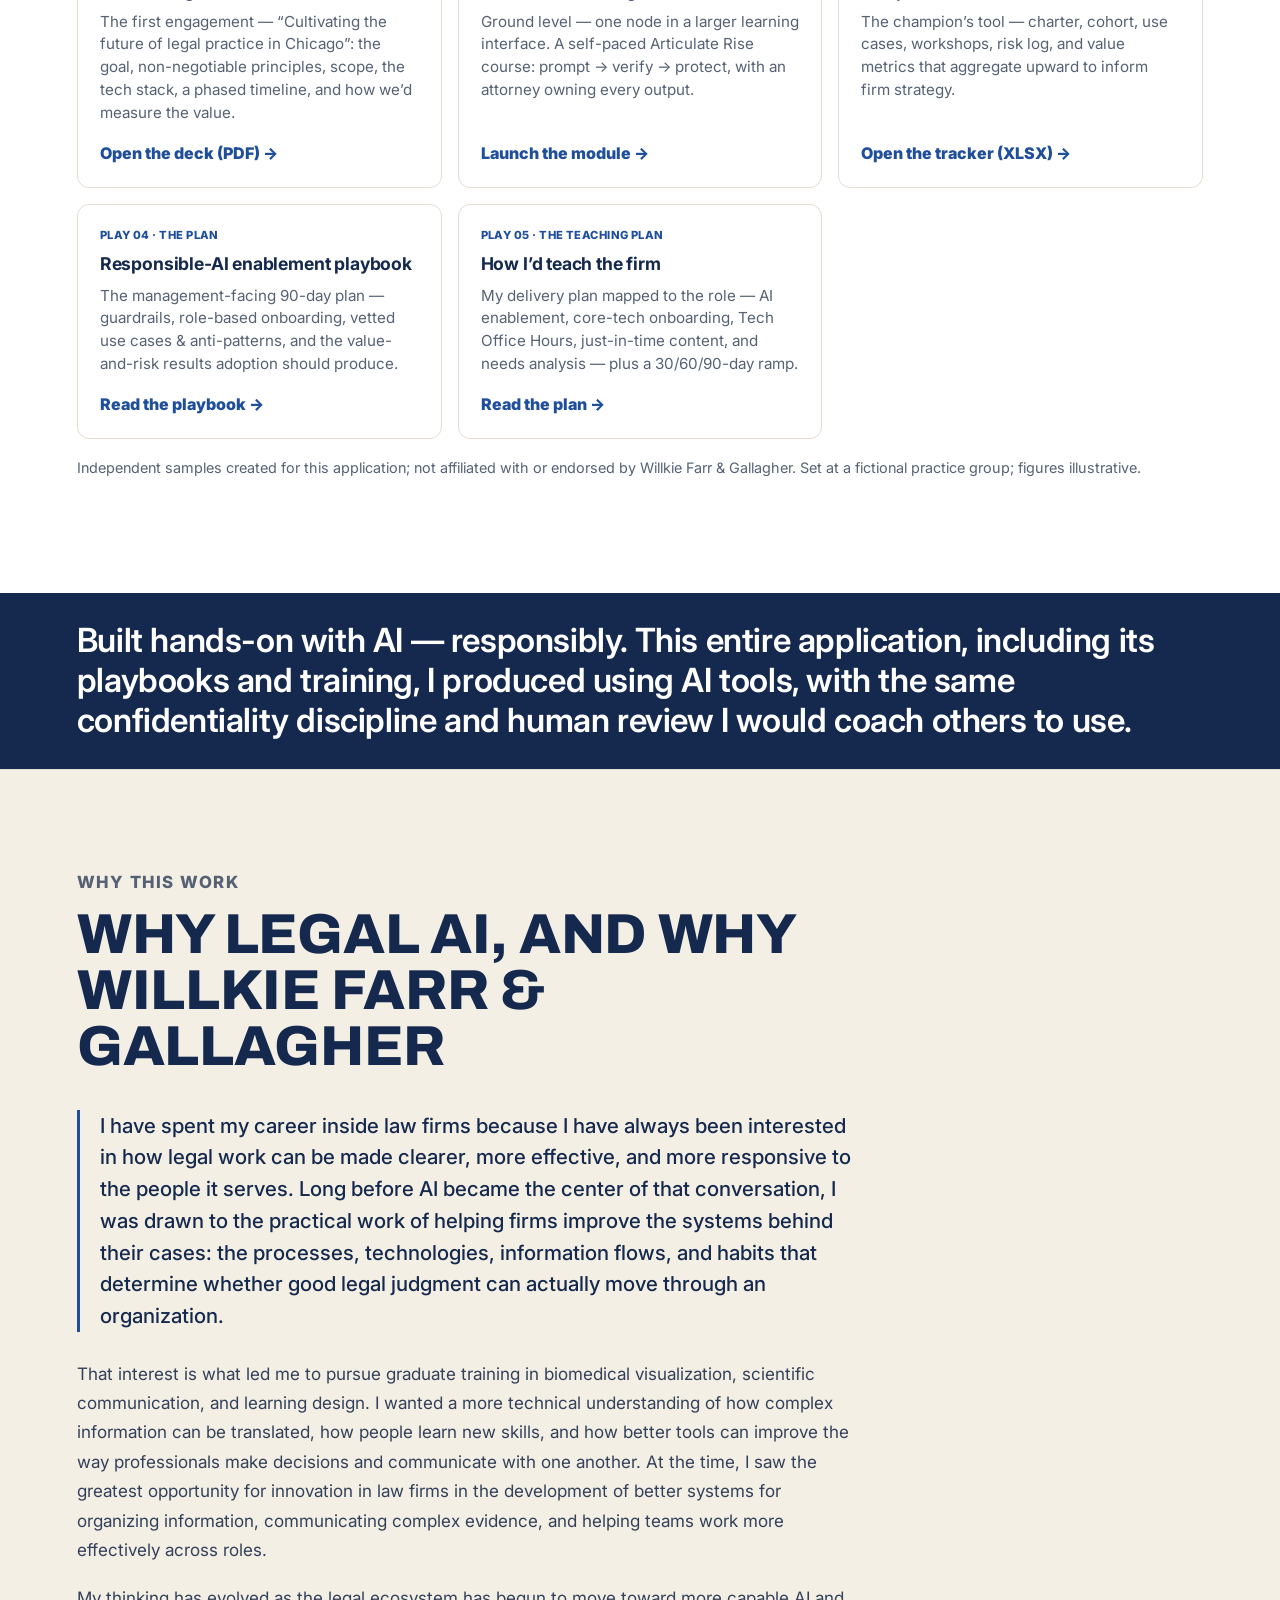
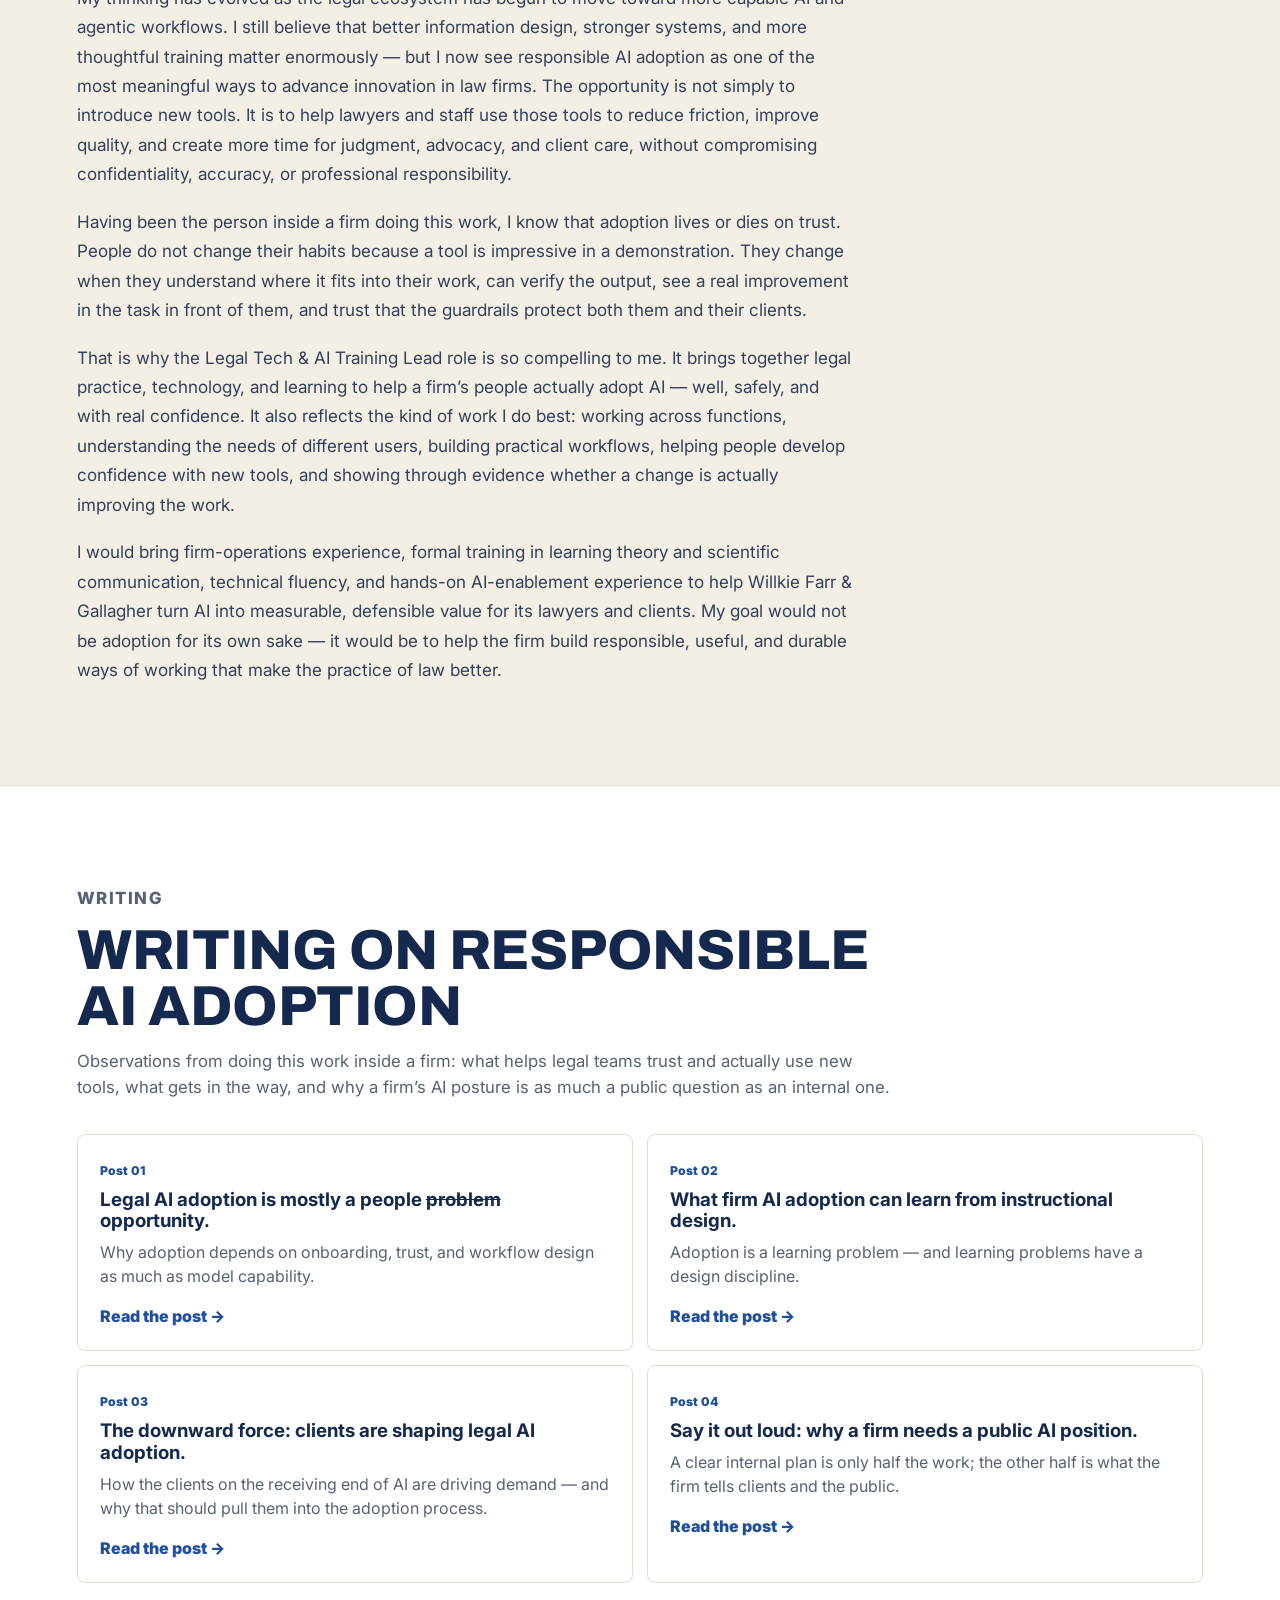
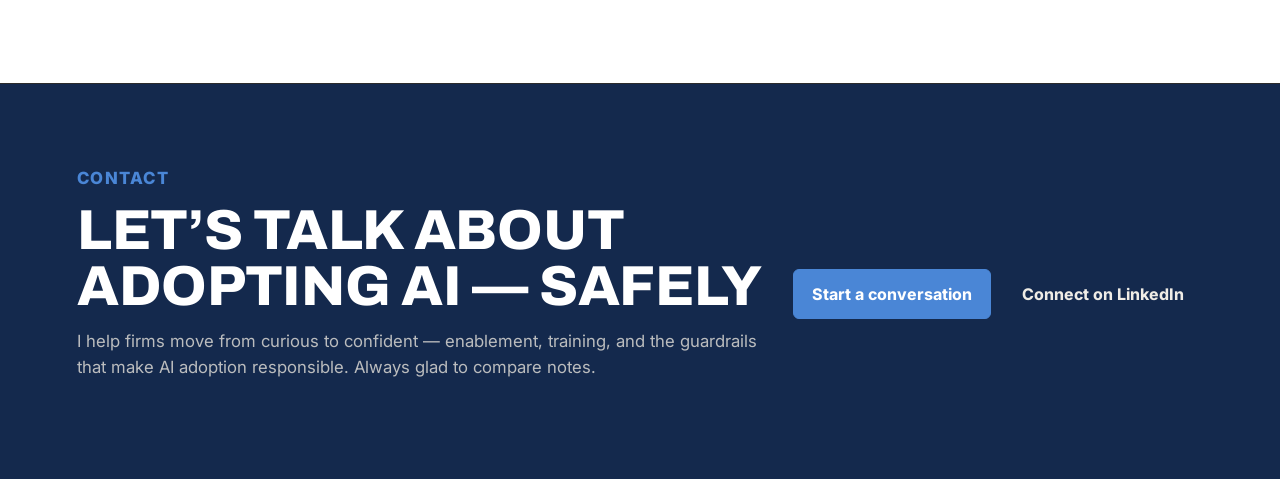
==== commit b62ce02d: "changes" ====
--- a/index.html
+++ b/index.html
@@ -455,6 +455,14 @@
               <p>The management-facing 90-day plan &mdash; guardrails, role-based onboarding, vetted use cases
               &amp; anti-patterns, and the value-and-risk results adoption should produce.</p>
               <span class="suite-action">Read the playbook <span aria-hidden="true">&rarr;</span></span>
+            </a>
+
+            <a class="suite-tile" href="teaching-plan.html">
+              <span class="suite-tag">Play 05 &middot; The teaching plan</span>
+              <h4>How I&rsquo;d teach the firm</h4>
+              <p>My delivery plan mapped to the role &mdash; AI enablement, core-tech onboarding, Tech Office
+              Hours, just-in-time content, and needs analysis &mdash; plus a 30/60/90-day ramp.</p>
+              <span class="suite-action">Read the plan <span aria-hidden="true">&rarr;</span></span>
             </a>
           </div>
           <p class="suite-footnote">
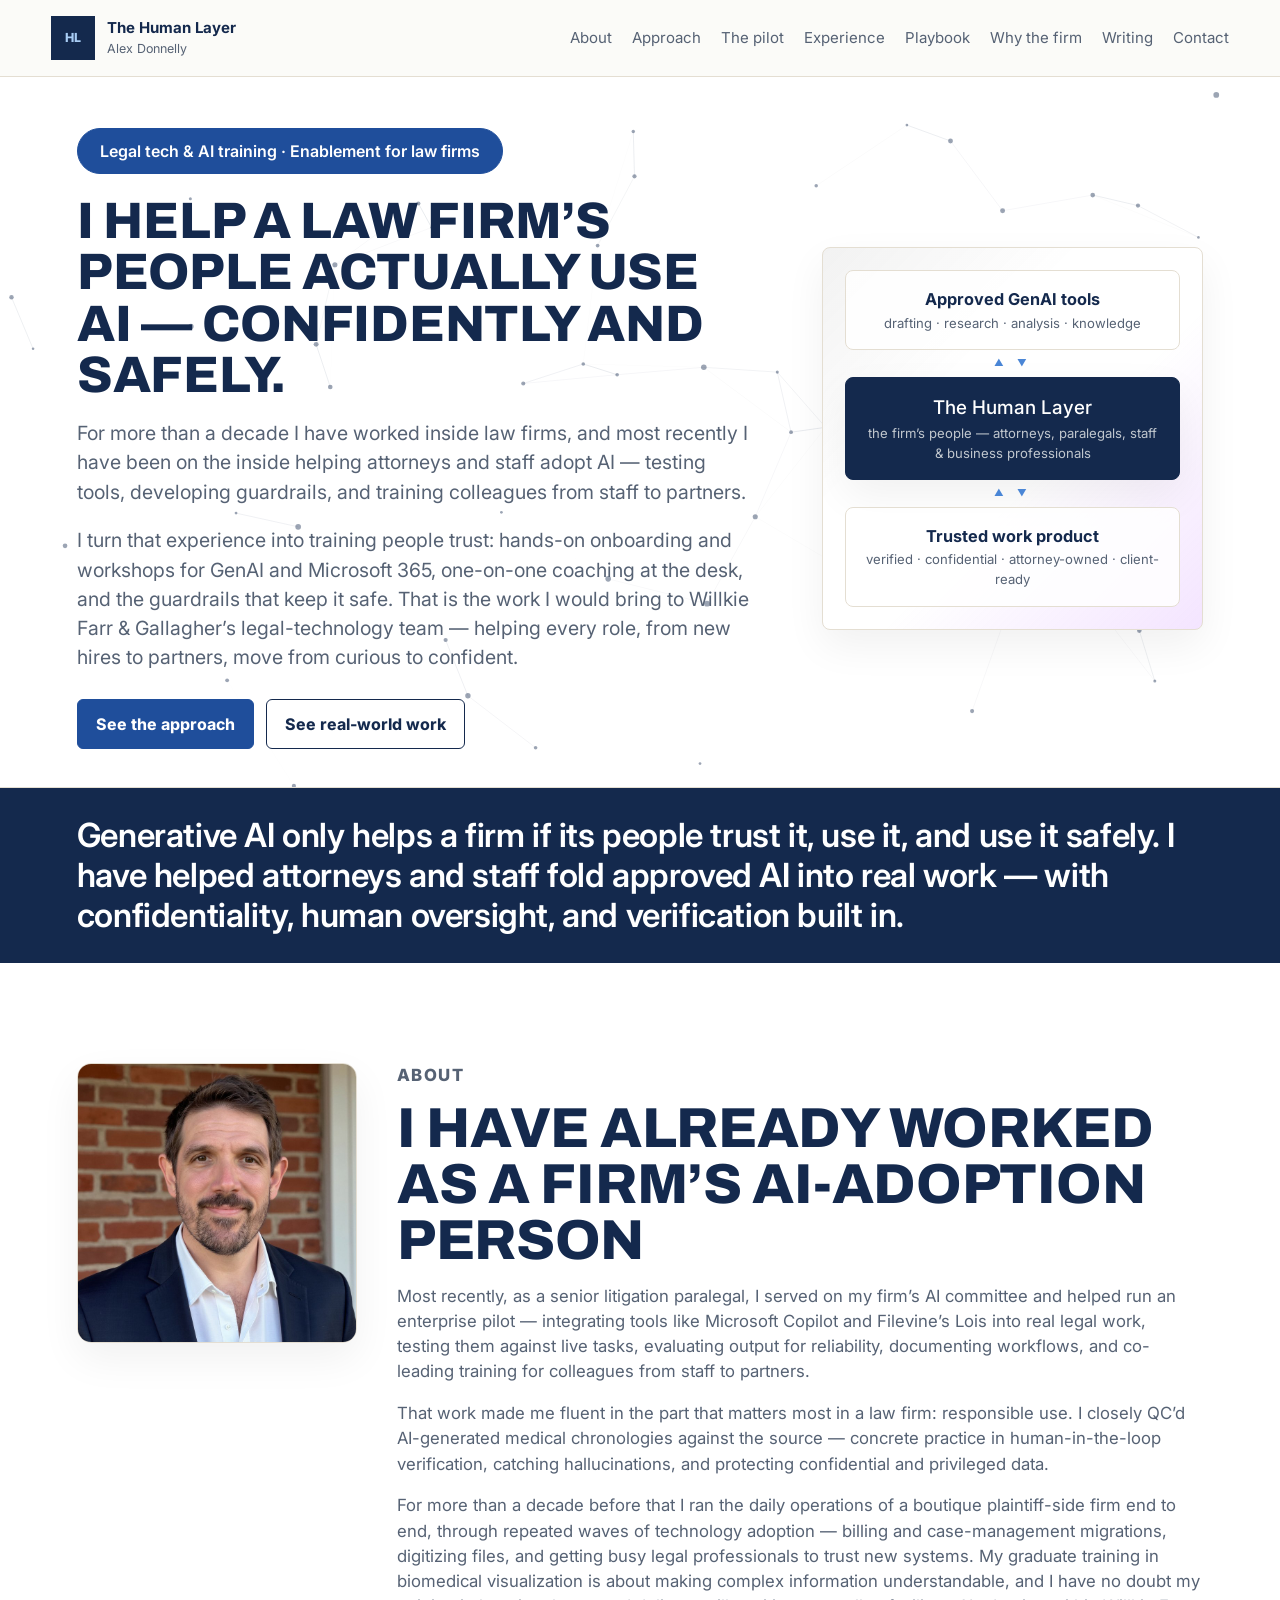
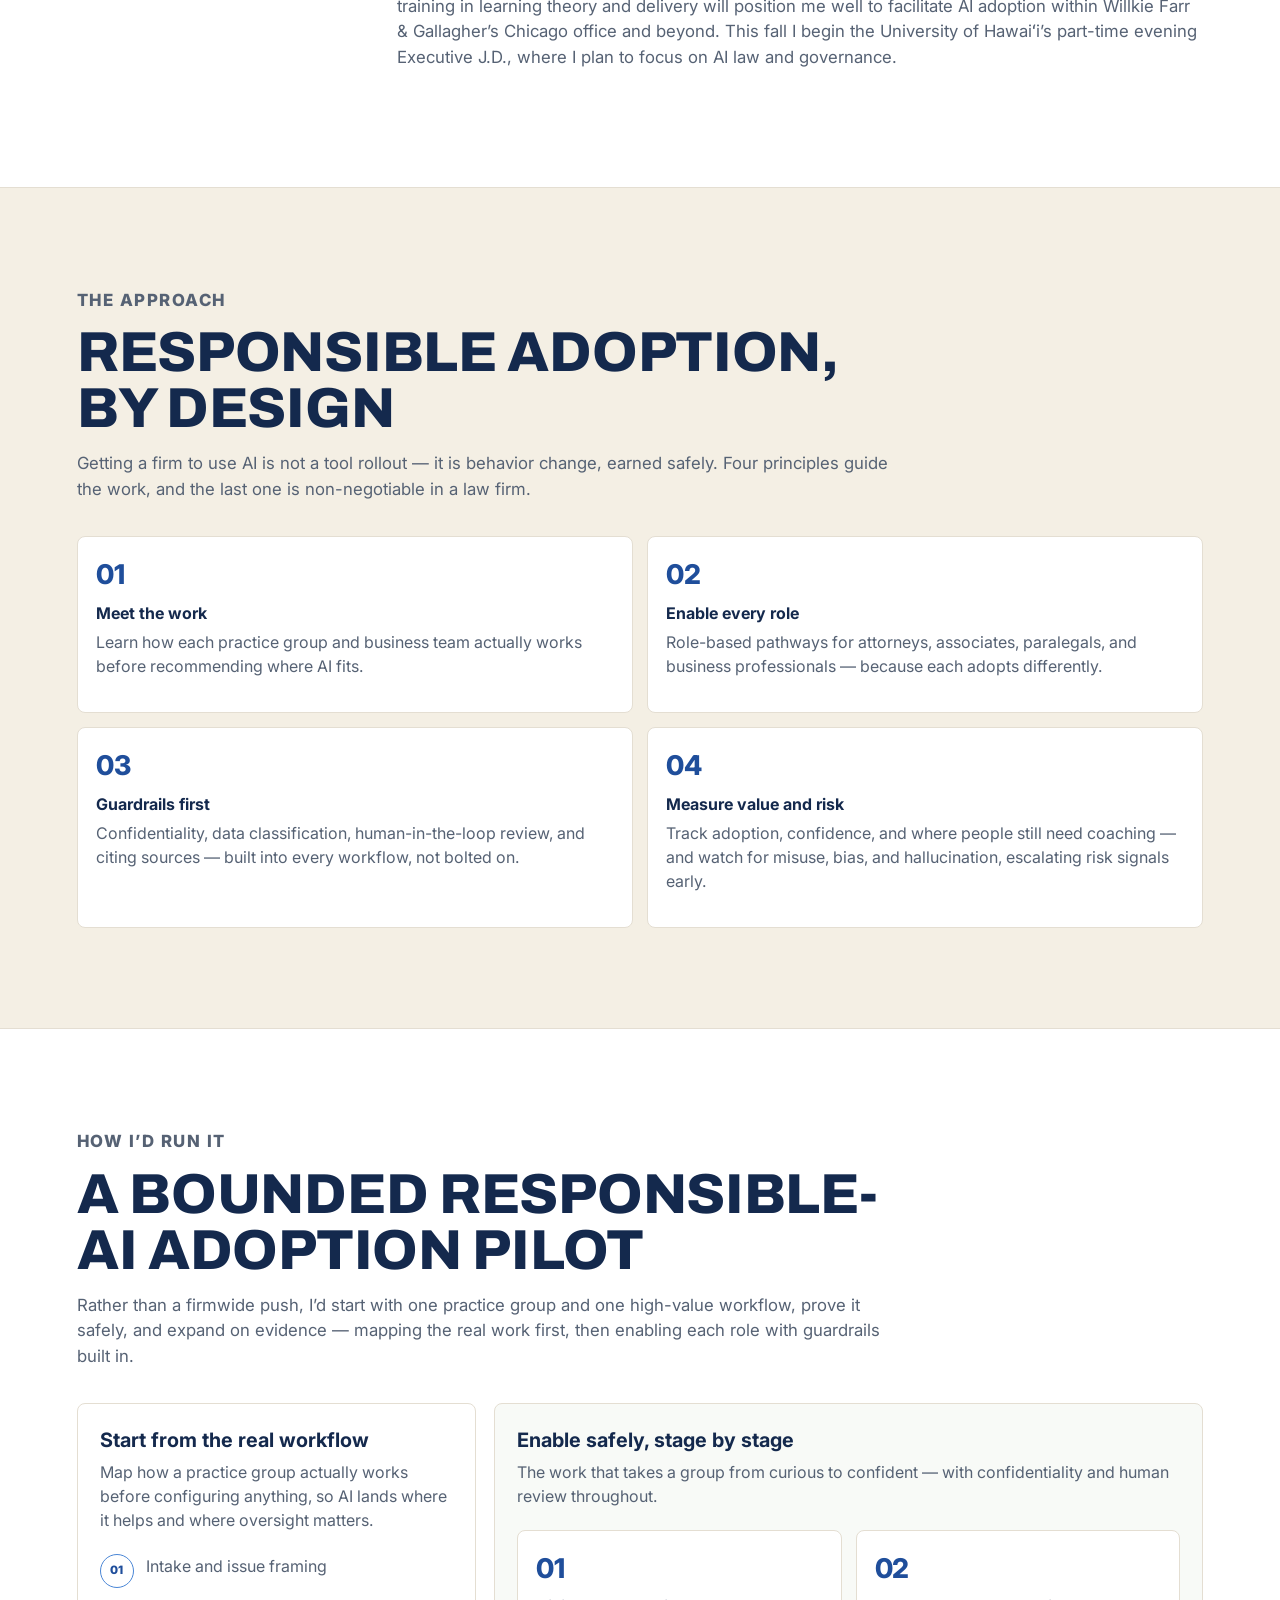
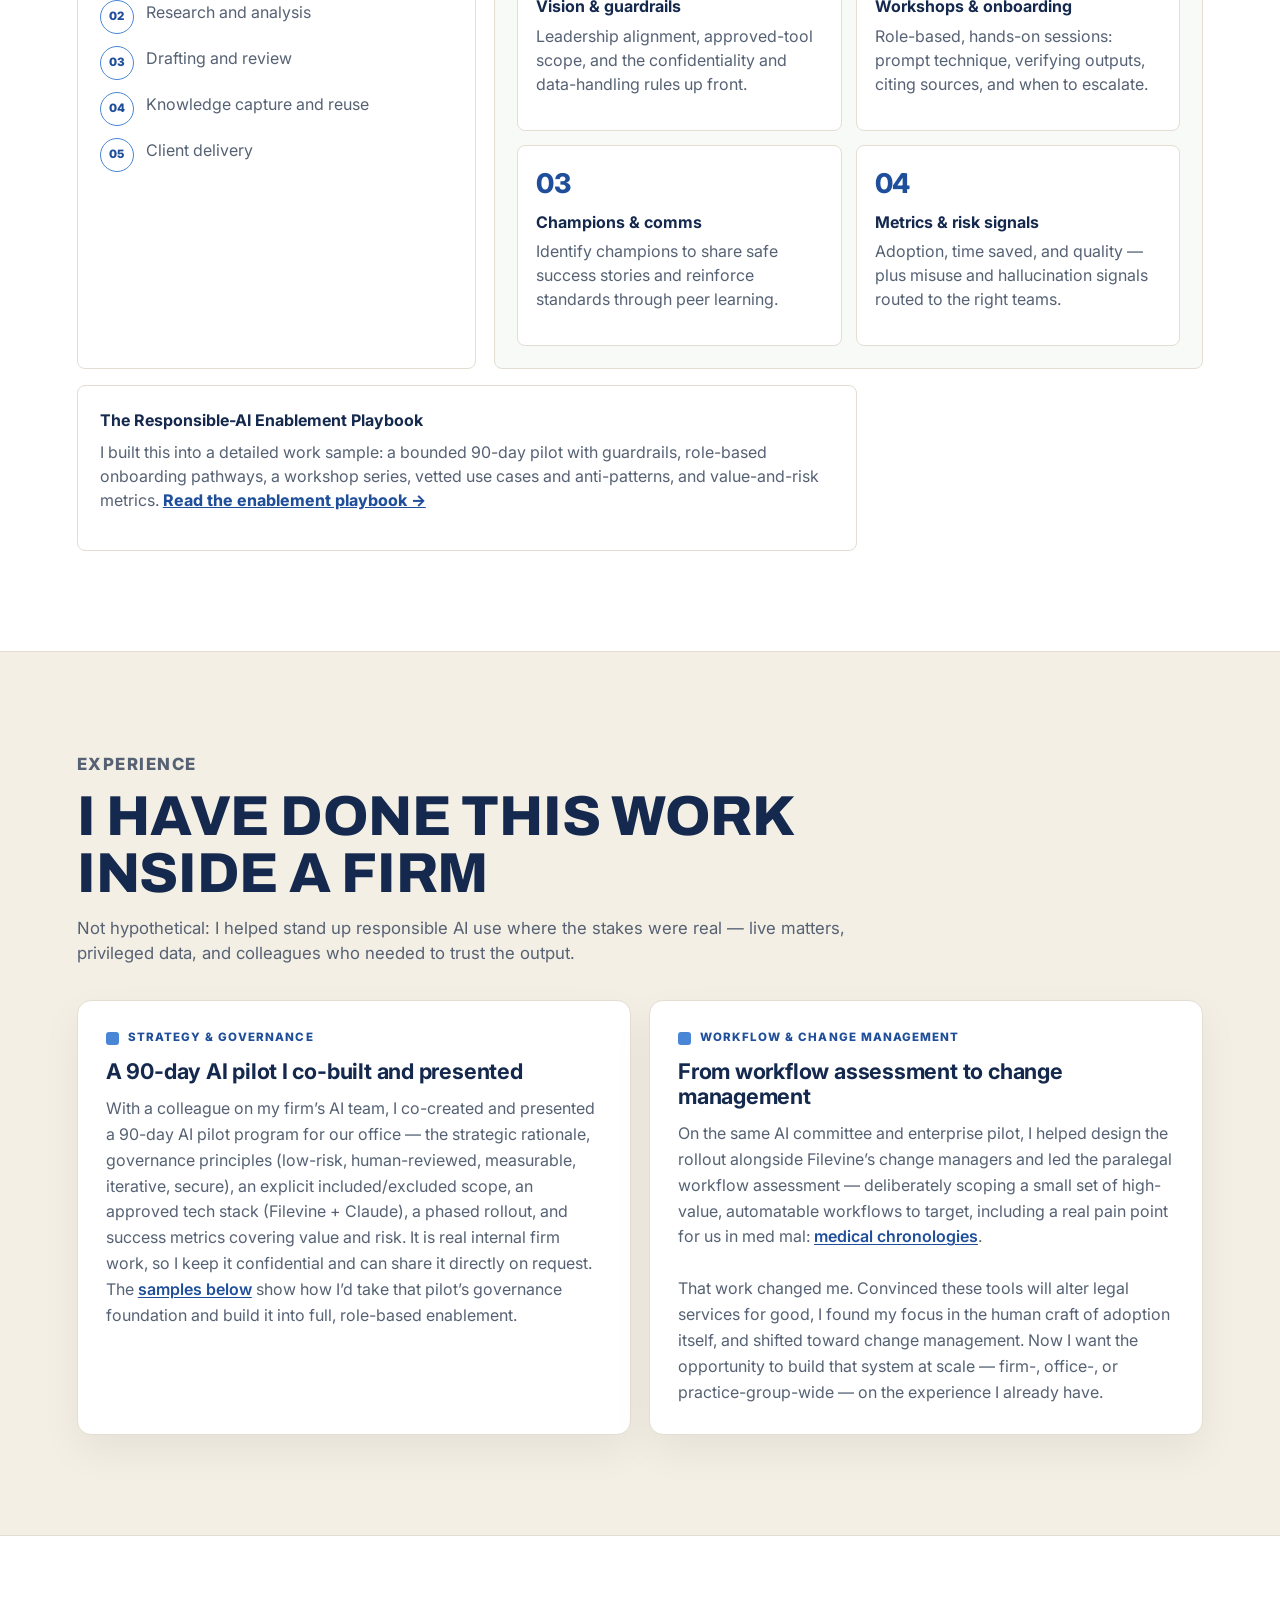
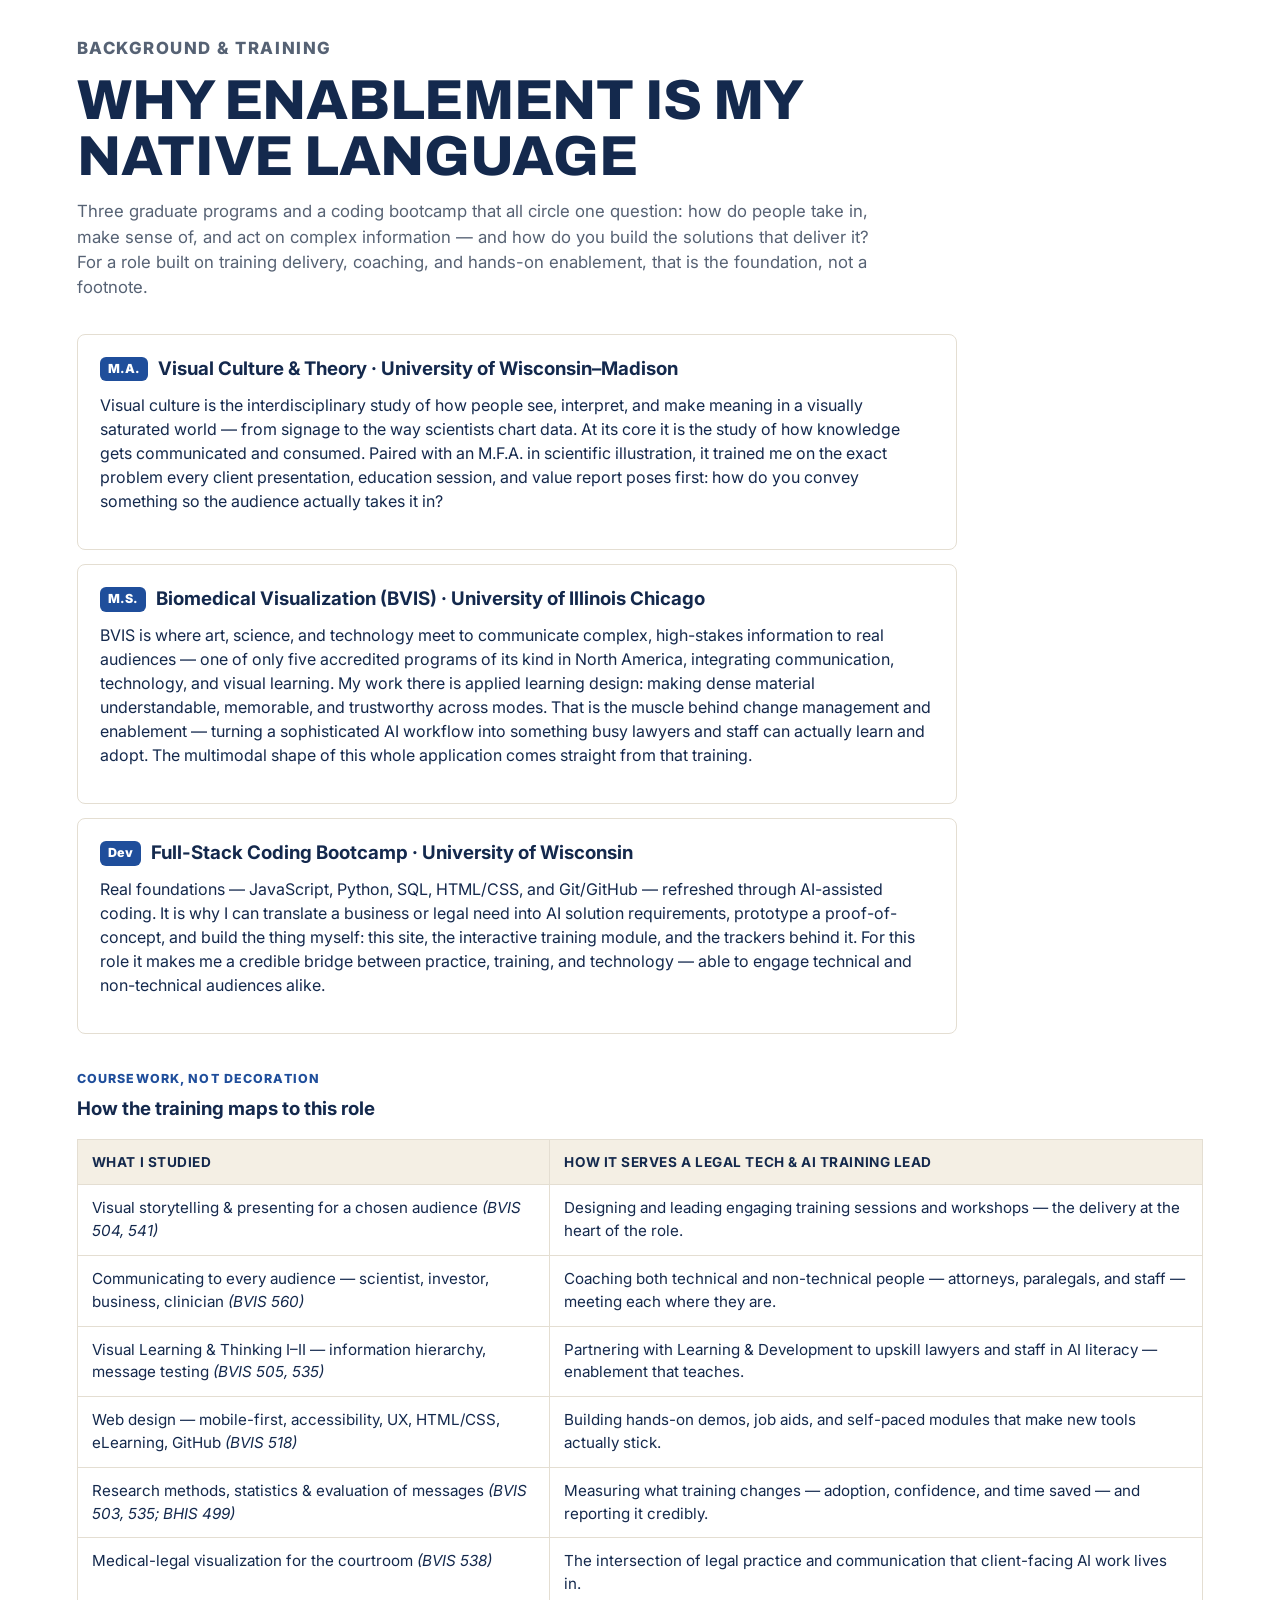
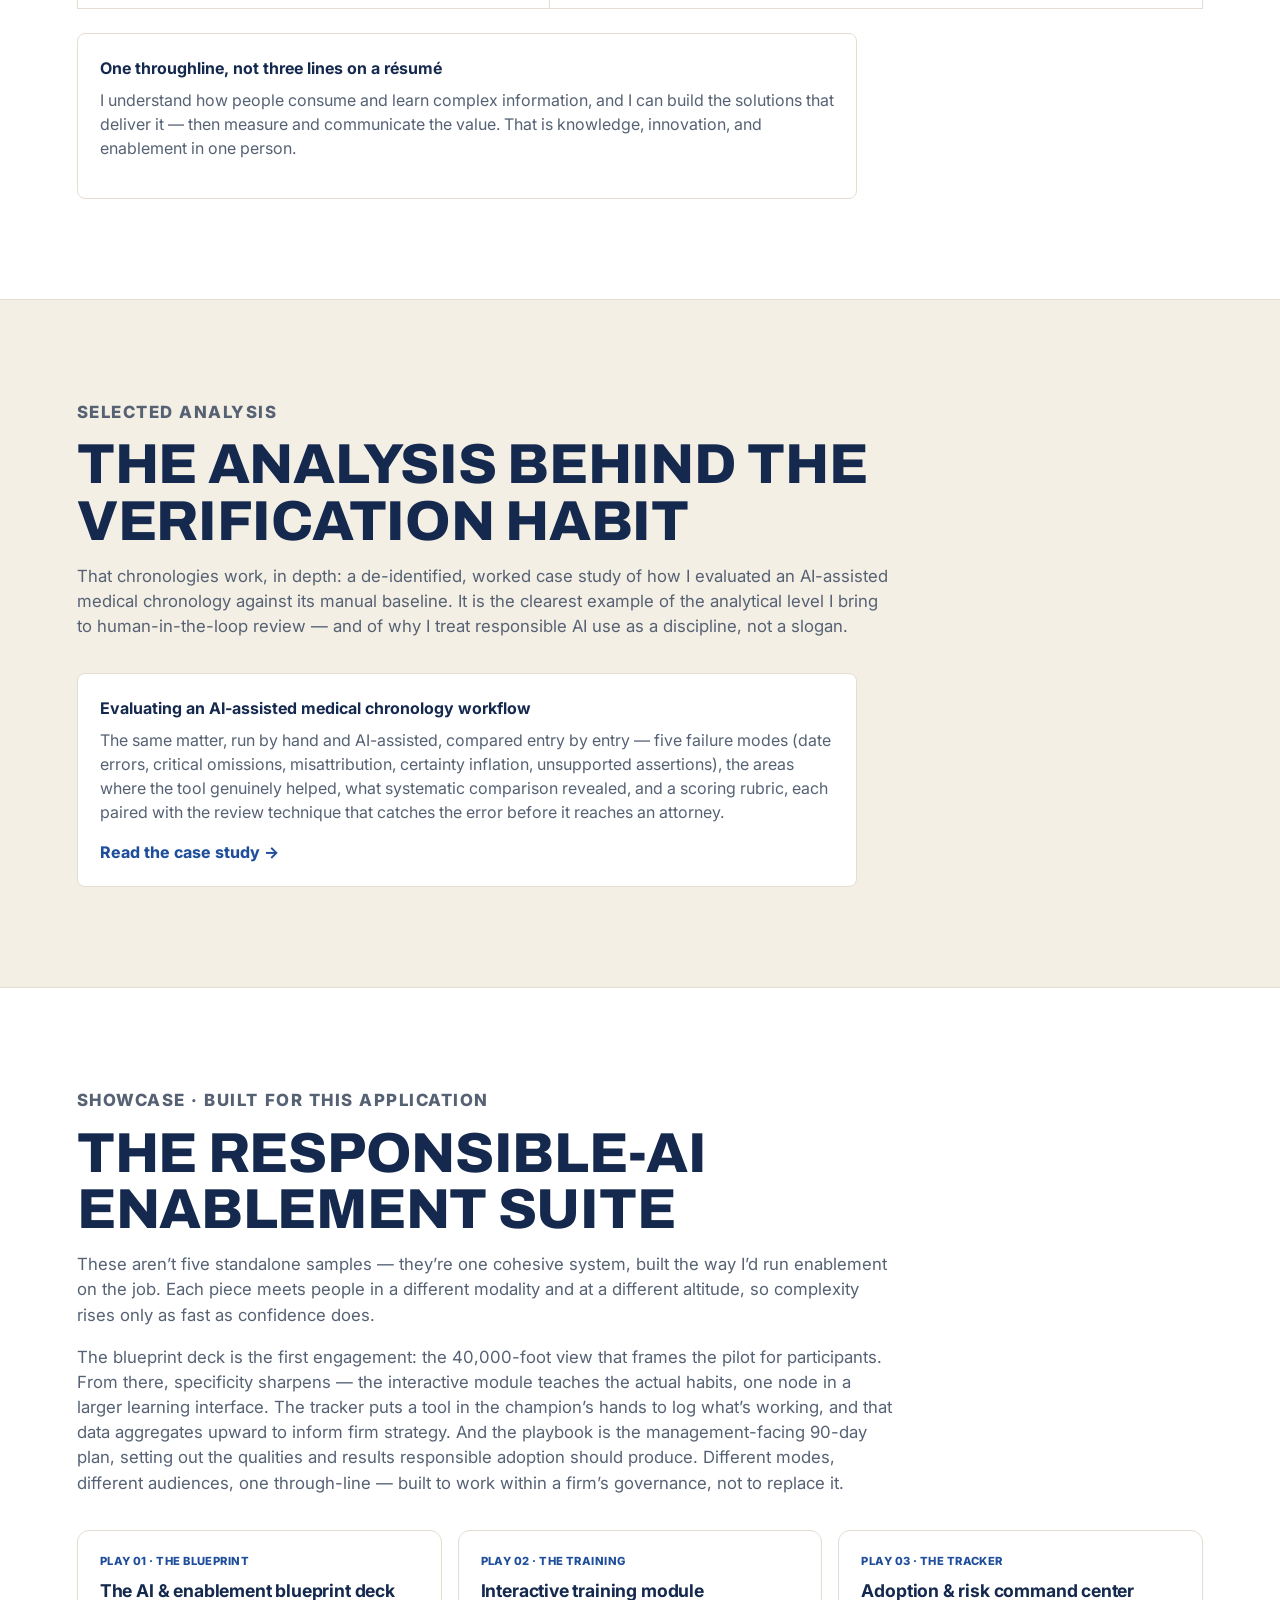
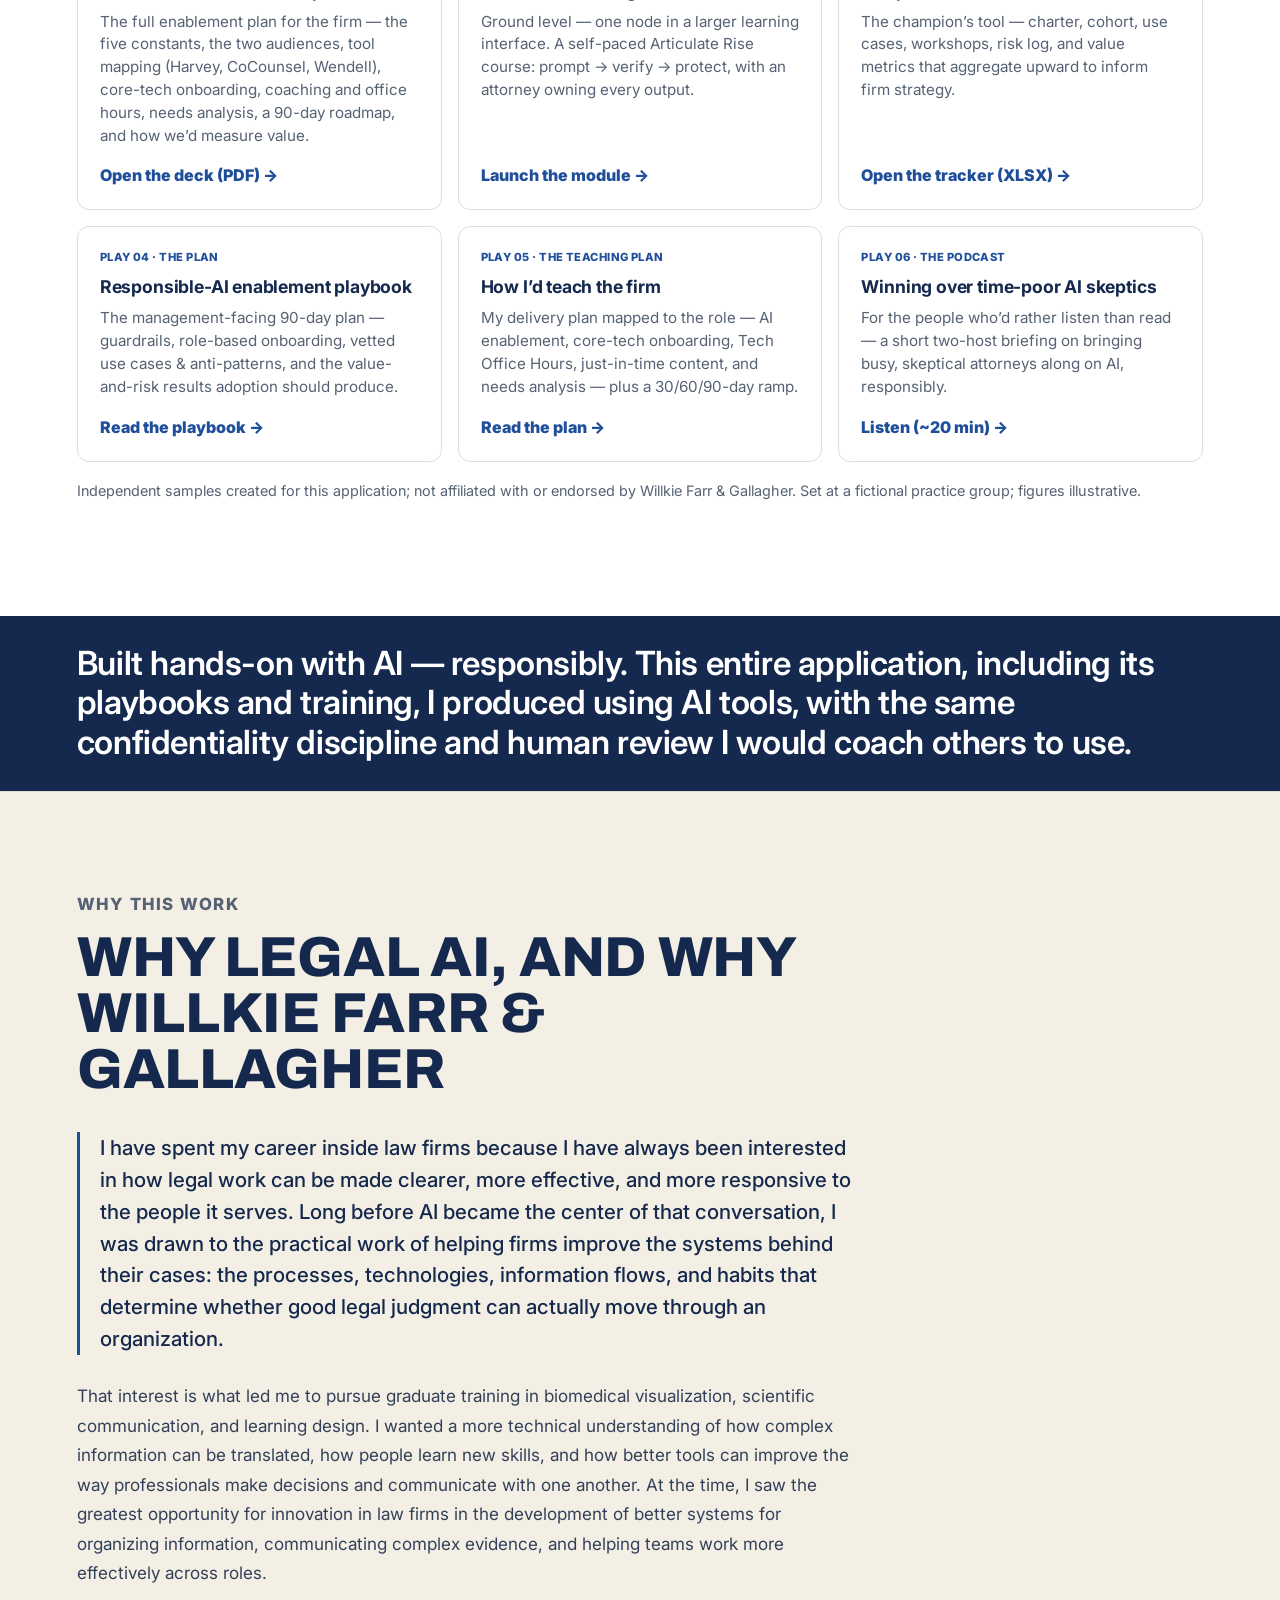
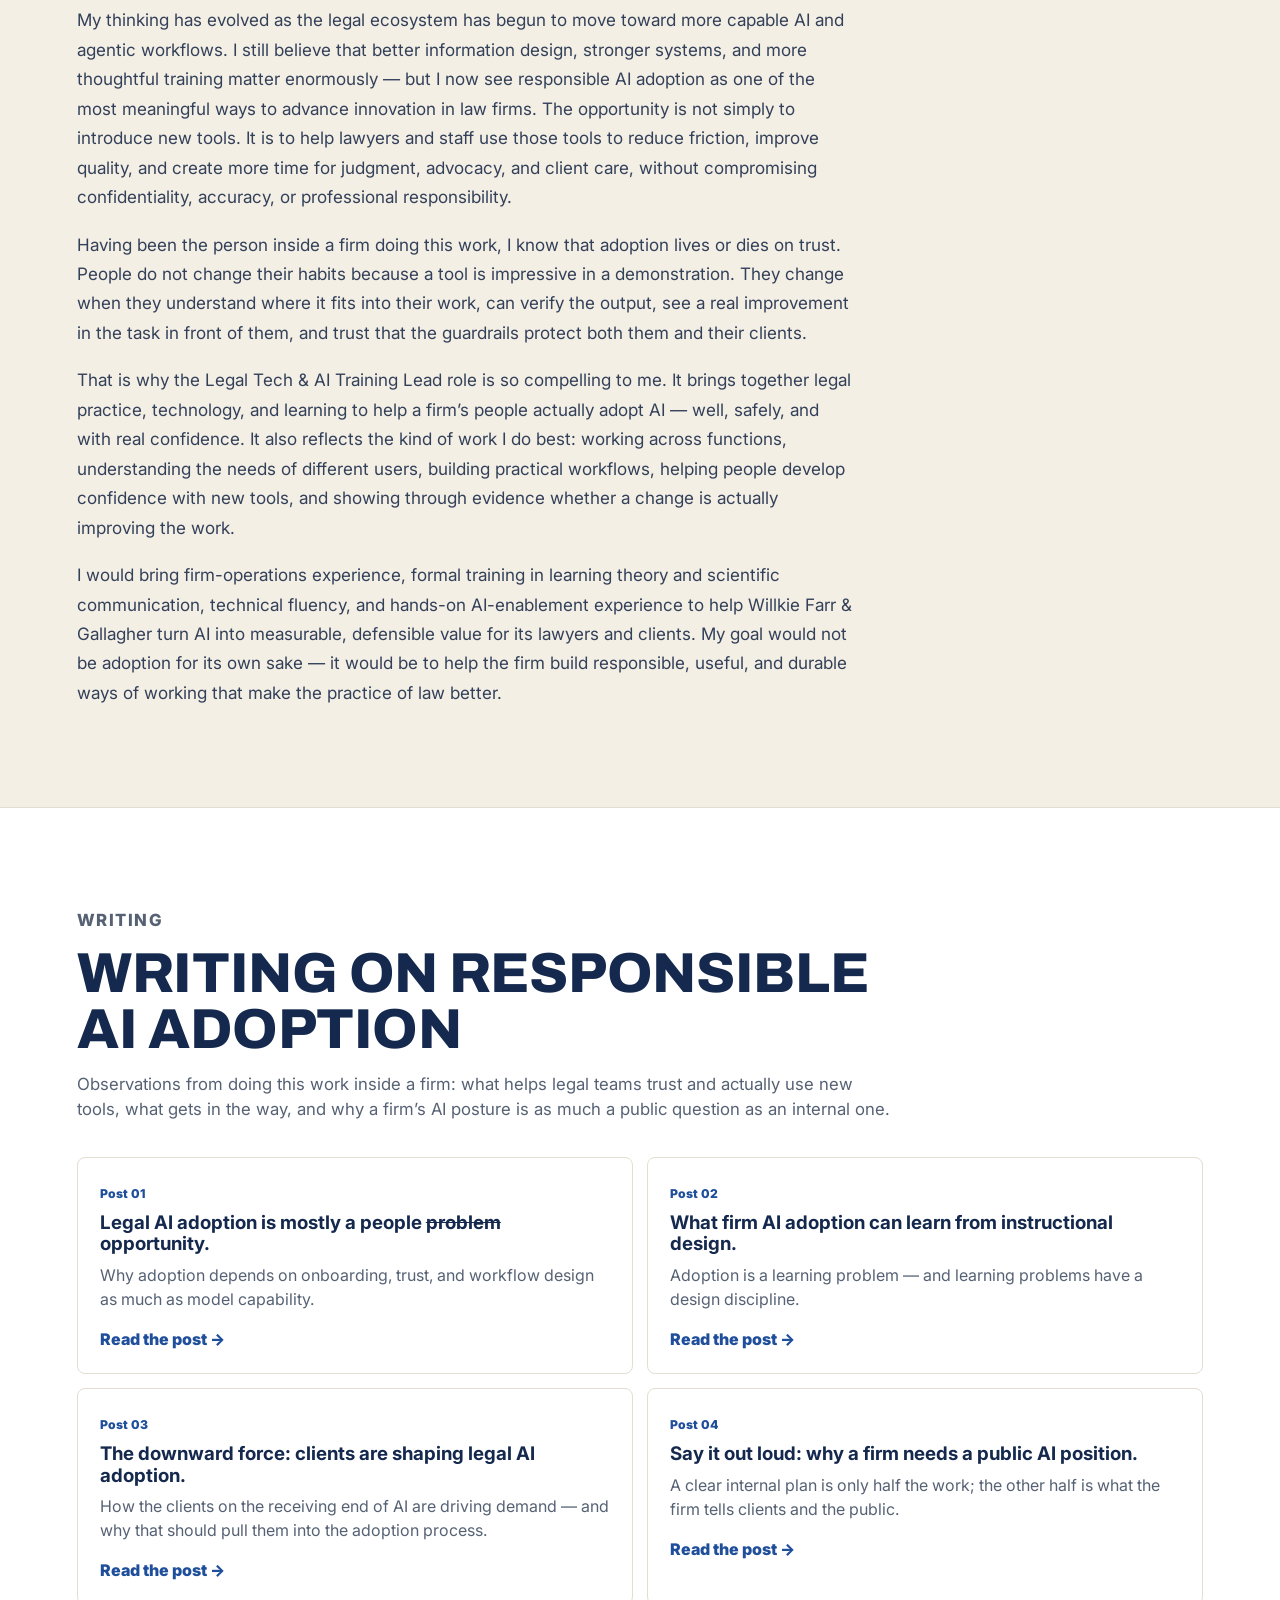
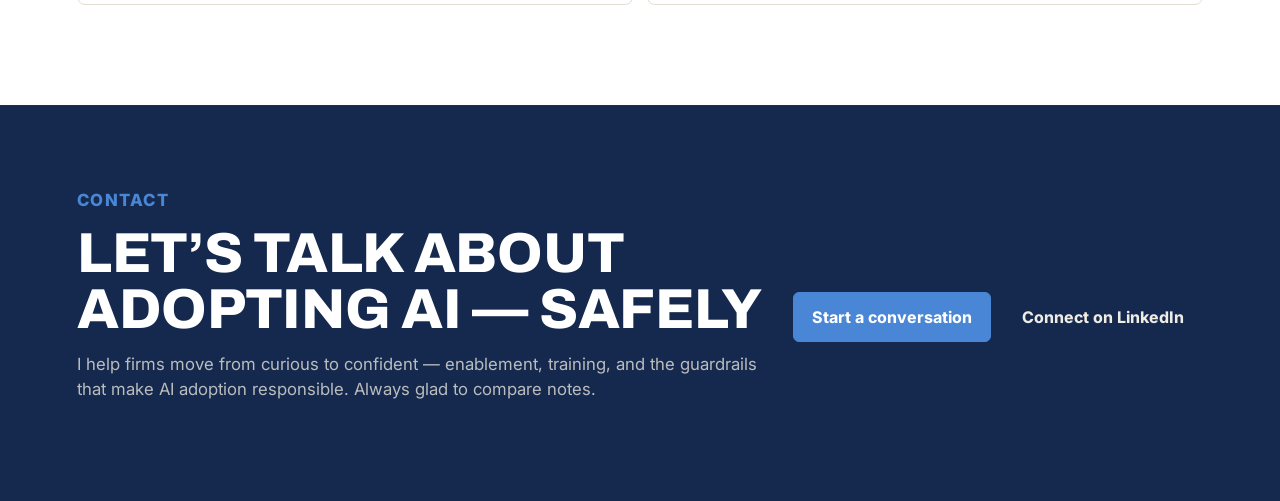
==== commit bf032be7: "additional" ====
--- a/index.html
+++ b/index.html
@@ -426,12 +426,12 @@
         </div>
         <div class="suite-block">
           <div class="suite-tiles">
-            <a class="suite-tile" href="Willkie_Chicago_AI_Pilot.pdf">
-              <span class="suite-tag">Play 01 &middot; The deck</span>
-              <h4>The Chicago AI Pilot kickoff deck</h4>
-              <p>The first engagement &mdash; &ldquo;Cultivating the future of legal practice in Chicago&rdquo;:
-              the goal, non-negotiable principles, scope, the tech stack, a phased timeline, and how we&rsquo;d
-              measure the value.</p>
+            <a class="suite-tile" href="Willkie_AI_Enablement_Blueprint.pdf">
+              <span class="suite-tag">Play 01 &middot; The blueprint</span>
+              <h4>The AI &amp; enablement blueprint deck</h4>
+              <p>The full enablement plan for the firm &mdash; the five constants, the two audiences, tool
+              mapping (Harvey, CoCounsel, Wendell), core-tech onboarding, coaching and office hours, needs
+              analysis, a 90-day roadmap, and how we&rsquo;d measure value.</p>
               <span class="suite-action">Open the deck (PDF) <span aria-hidden="true">&rarr;</span></span>
             </a>
             <a class="suite-tile" href="training-module.html">
@@ -463,6 +463,14 @@
               <p>My delivery plan mapped to the role &mdash; AI enablement, core-tech onboarding, Tech Office
               Hours, just-in-time content, and needs analysis &mdash; plus a 30/60/90-day ramp.</p>
               <span class="suite-action">Read the plan <span aria-hidden="true">&rarr;</span></span>
+            </a>
+
+            <a class="suite-tile" href="Winning_Over_Time-Poor_AI_Skeptics.m4a">
+              <span class="suite-tag">Play 06 &middot; The podcast</span>
+              <h4>Winning over time-poor AI skeptics</h4>
+              <p>For the people who&rsquo;d rather listen than read &mdash; a short two-host briefing on bringing
+              busy, skeptical attorneys along on AI, responsibly.</p>
+              <span class="suite-action">Listen (~20 min) <span aria-hidden="true">&rarr;</span></span>
             </a>
           </div>
           <p class="suite-footnote">
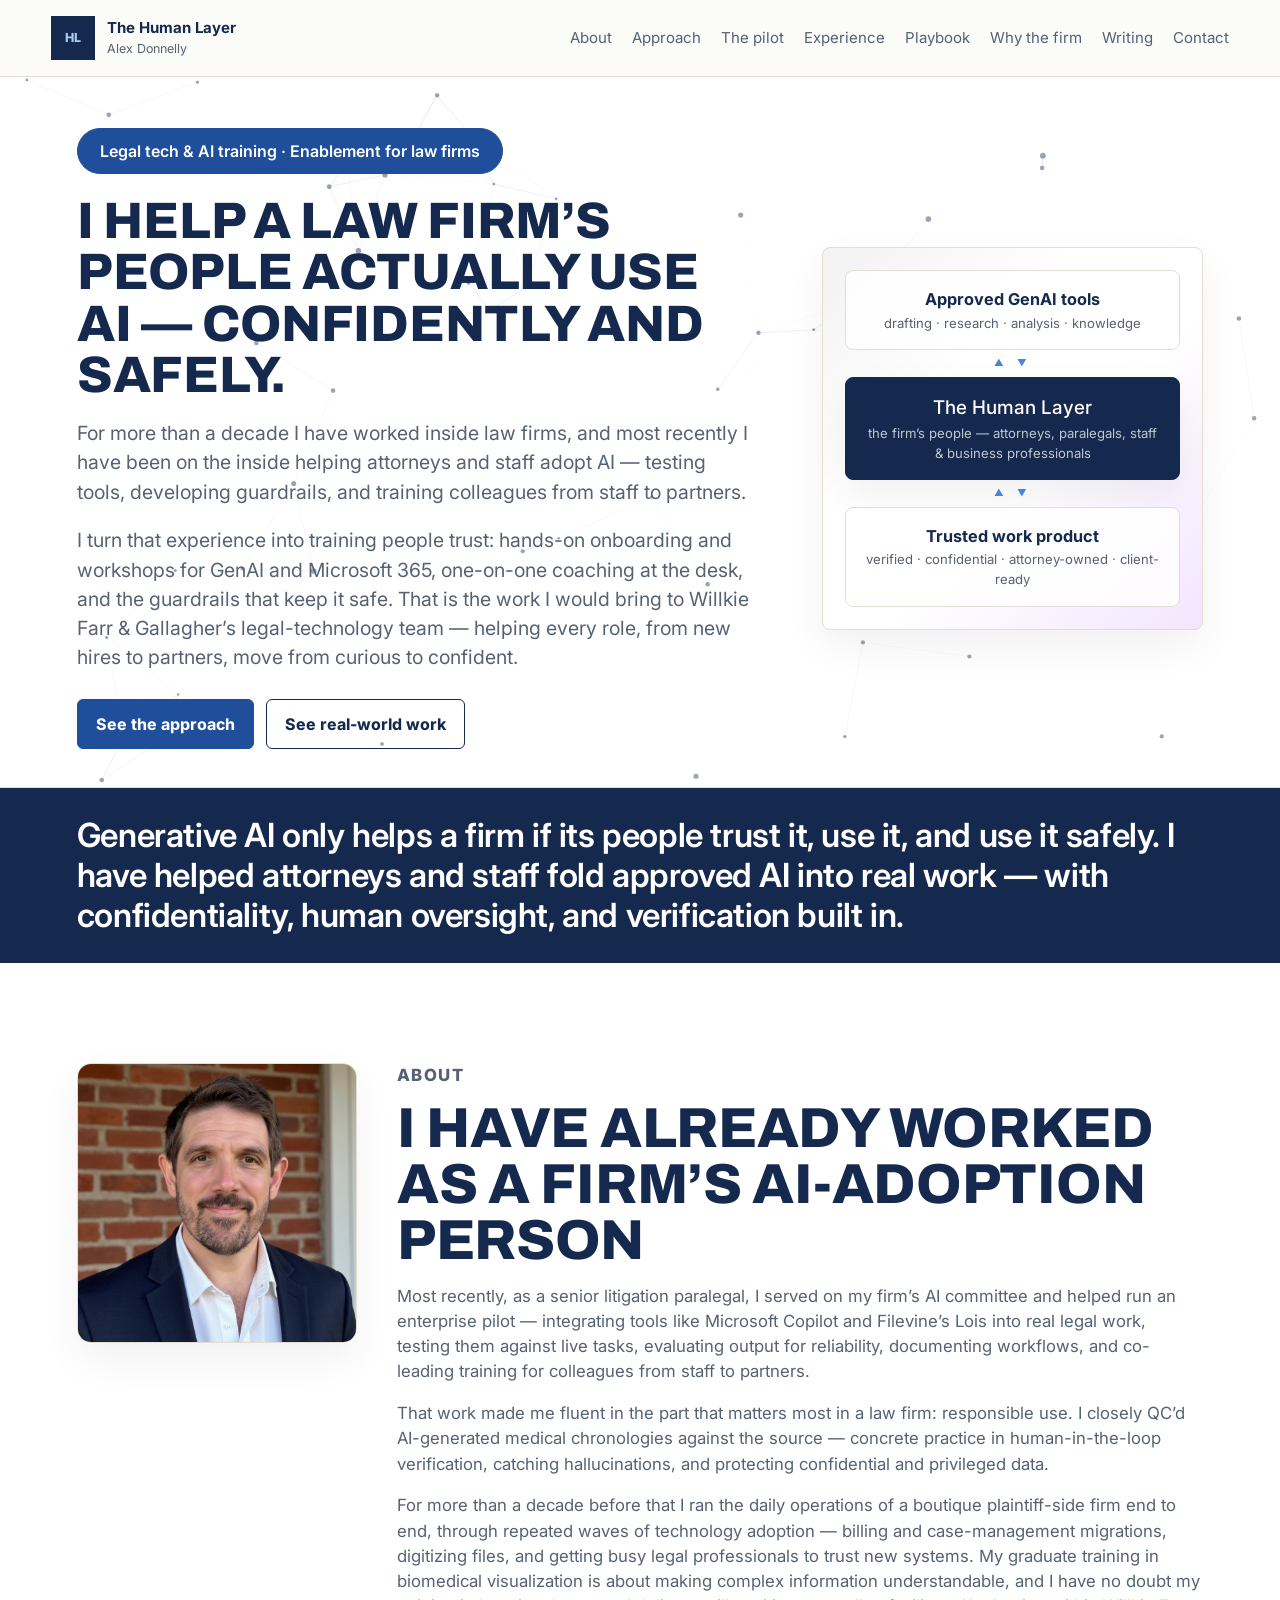
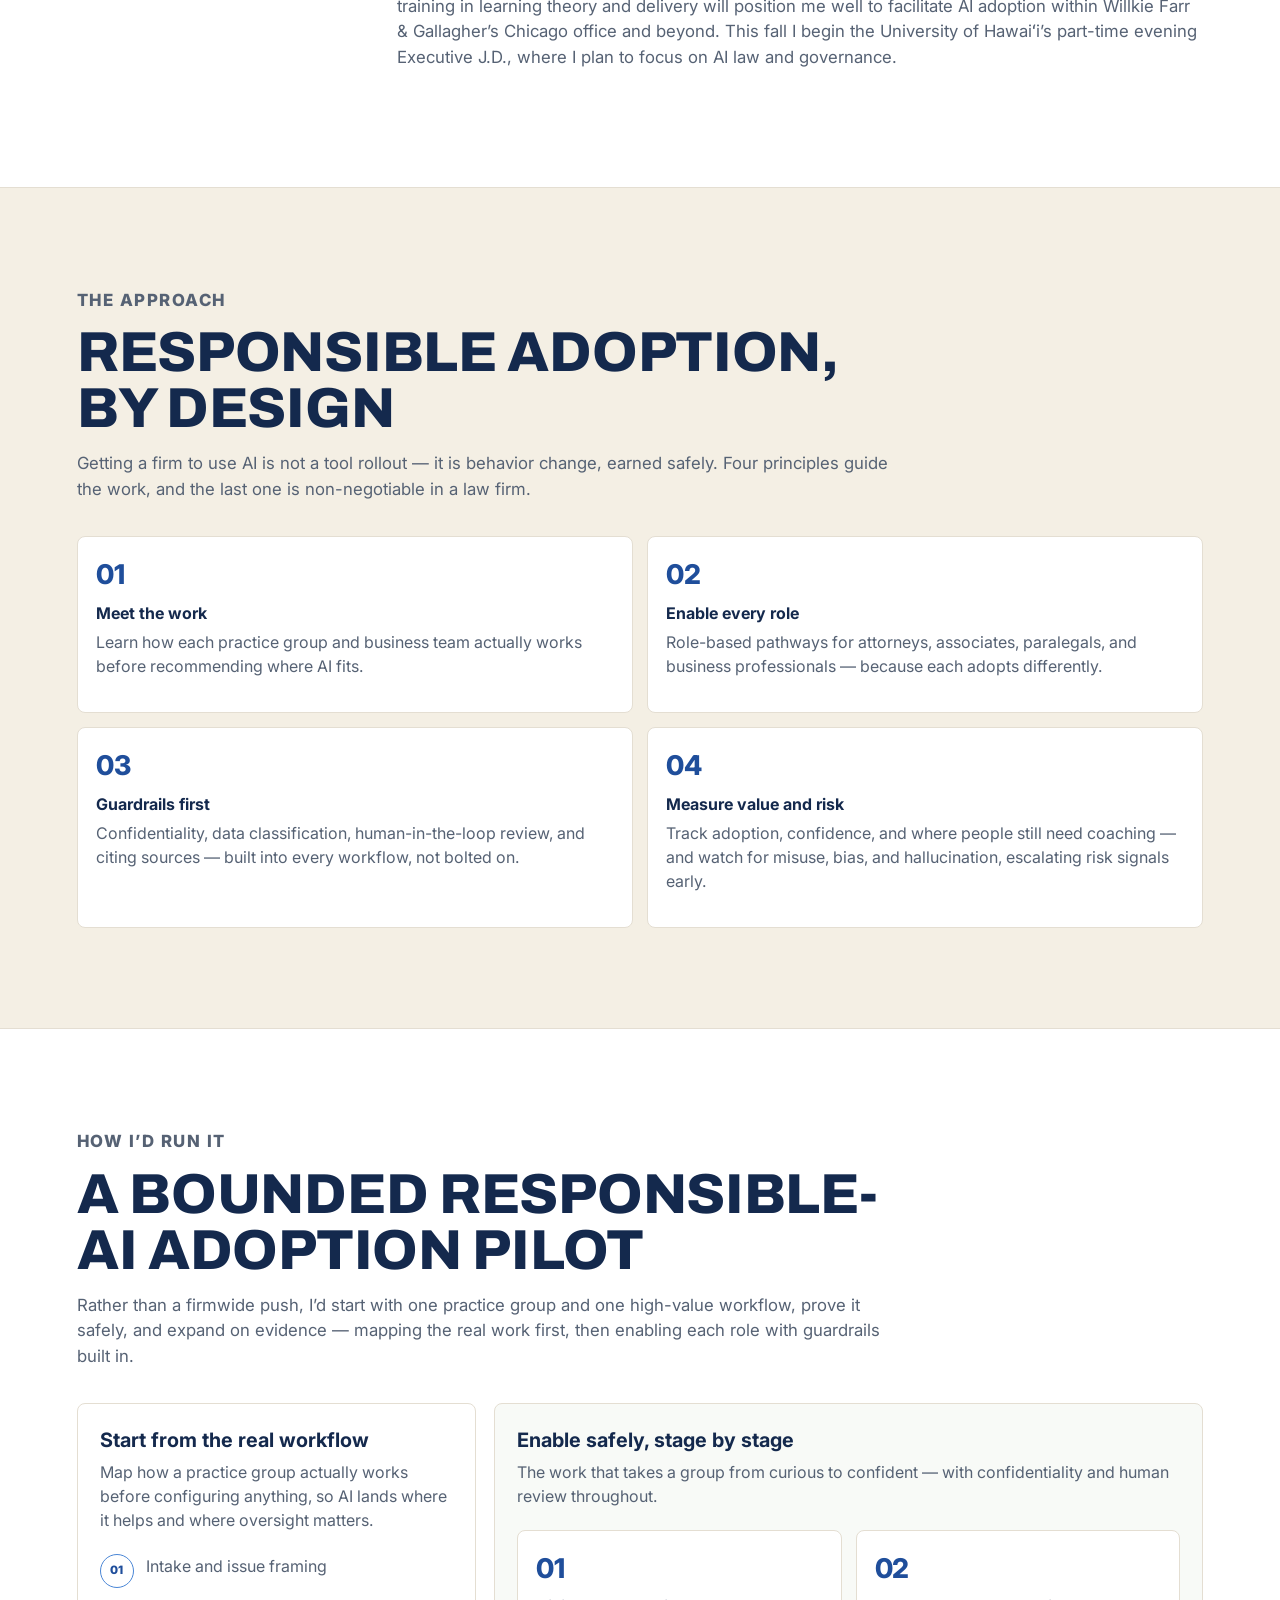
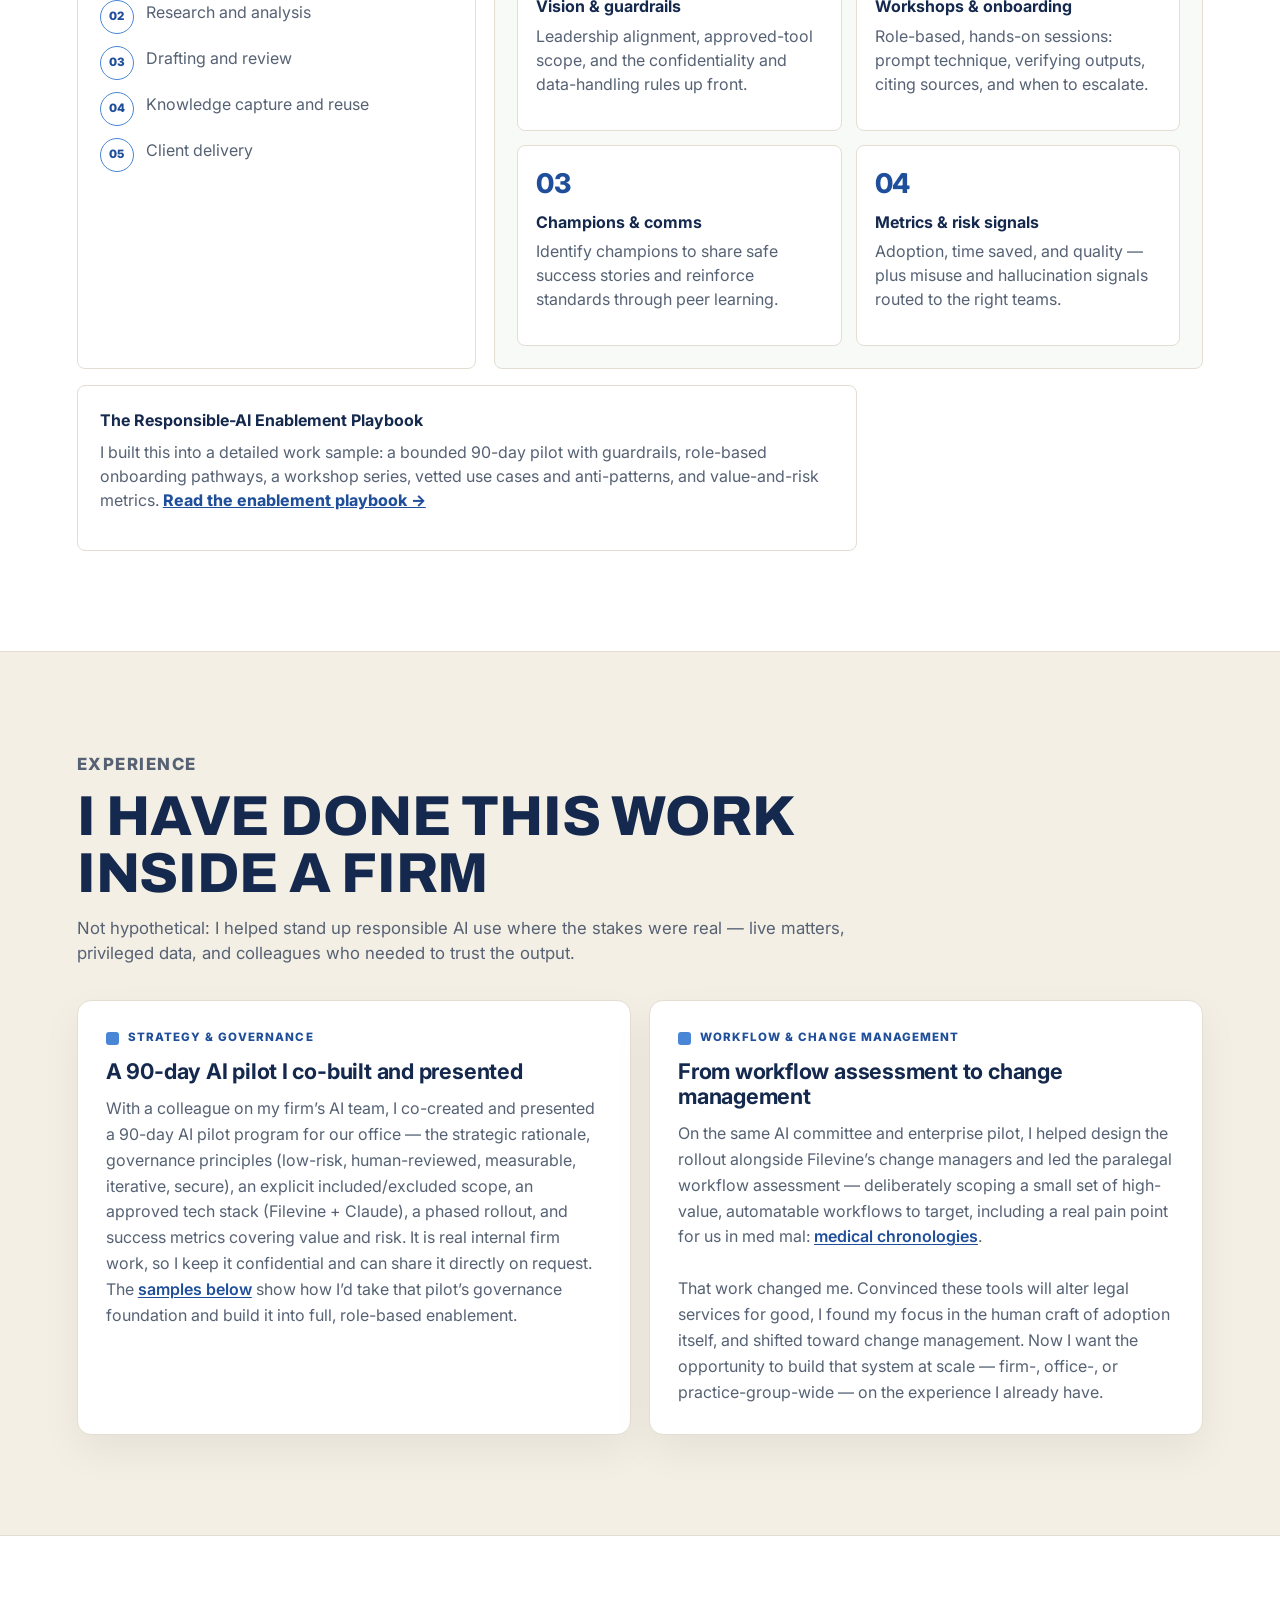
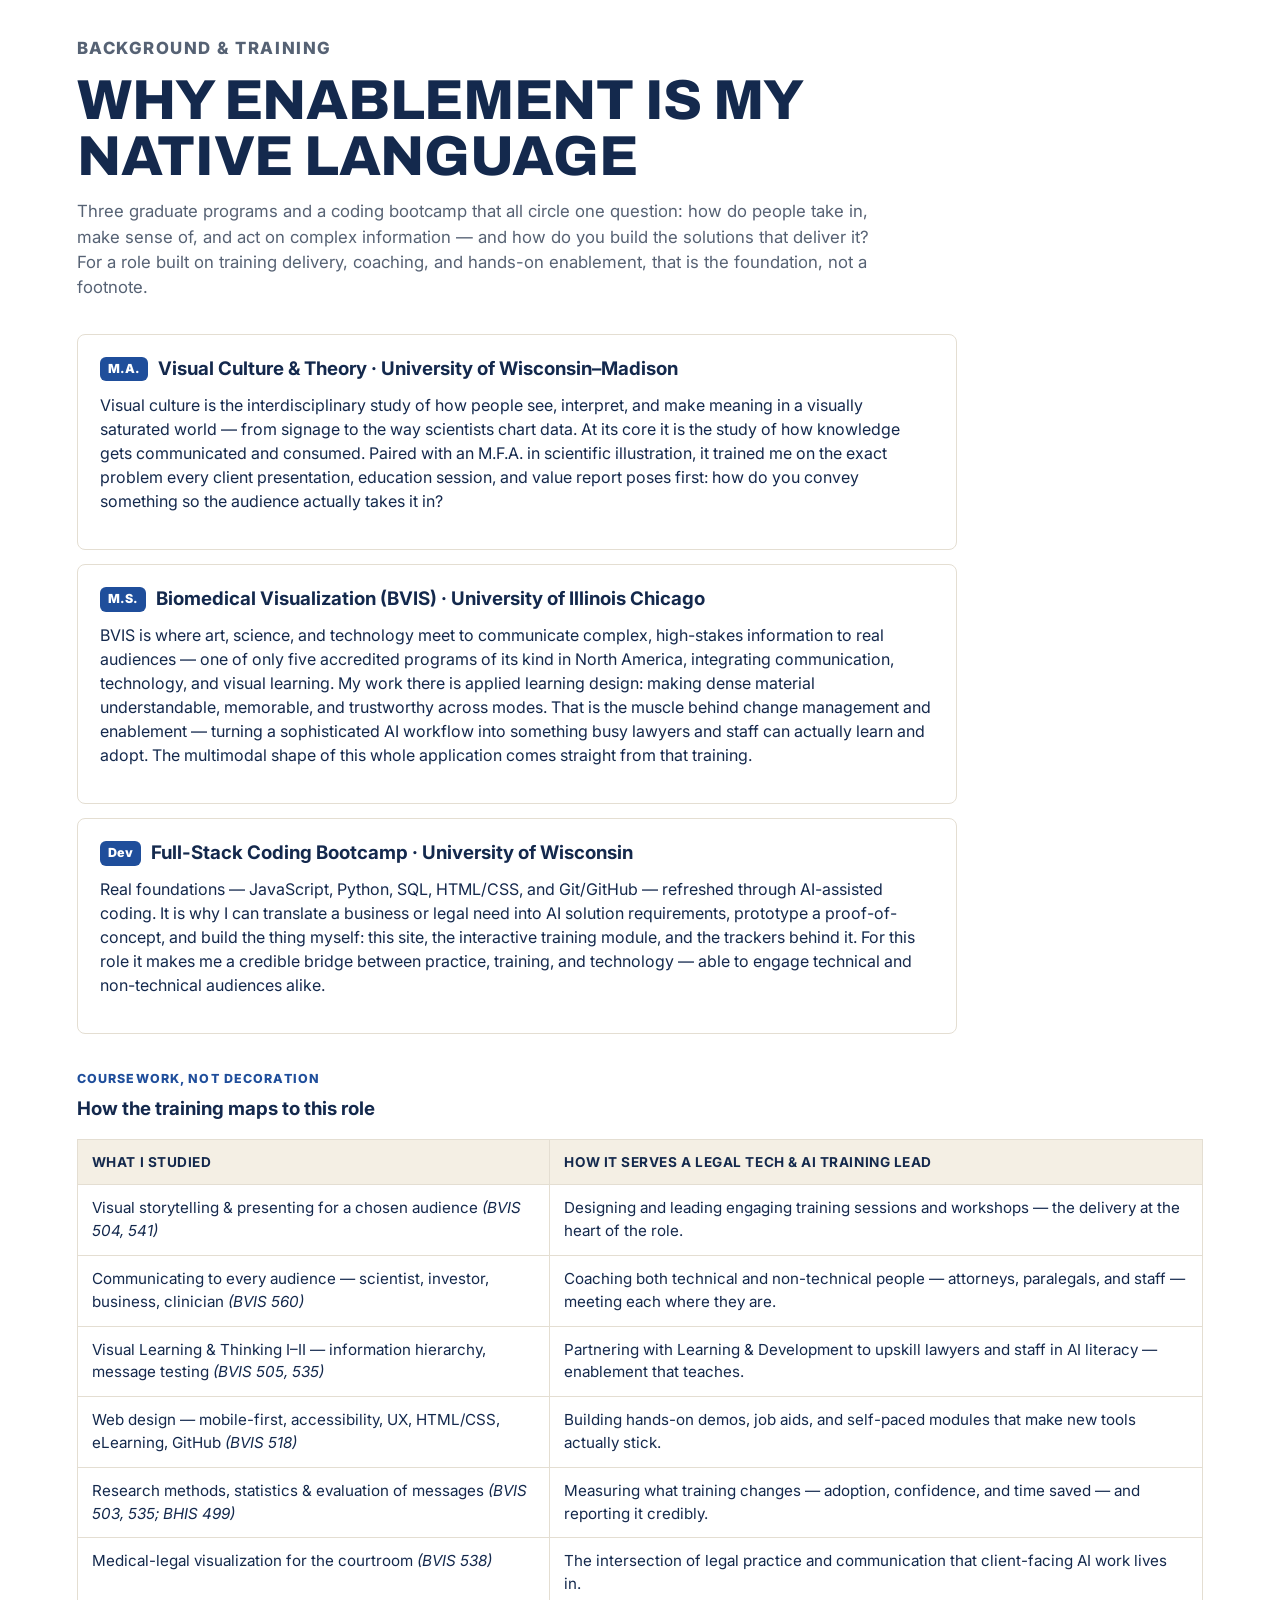
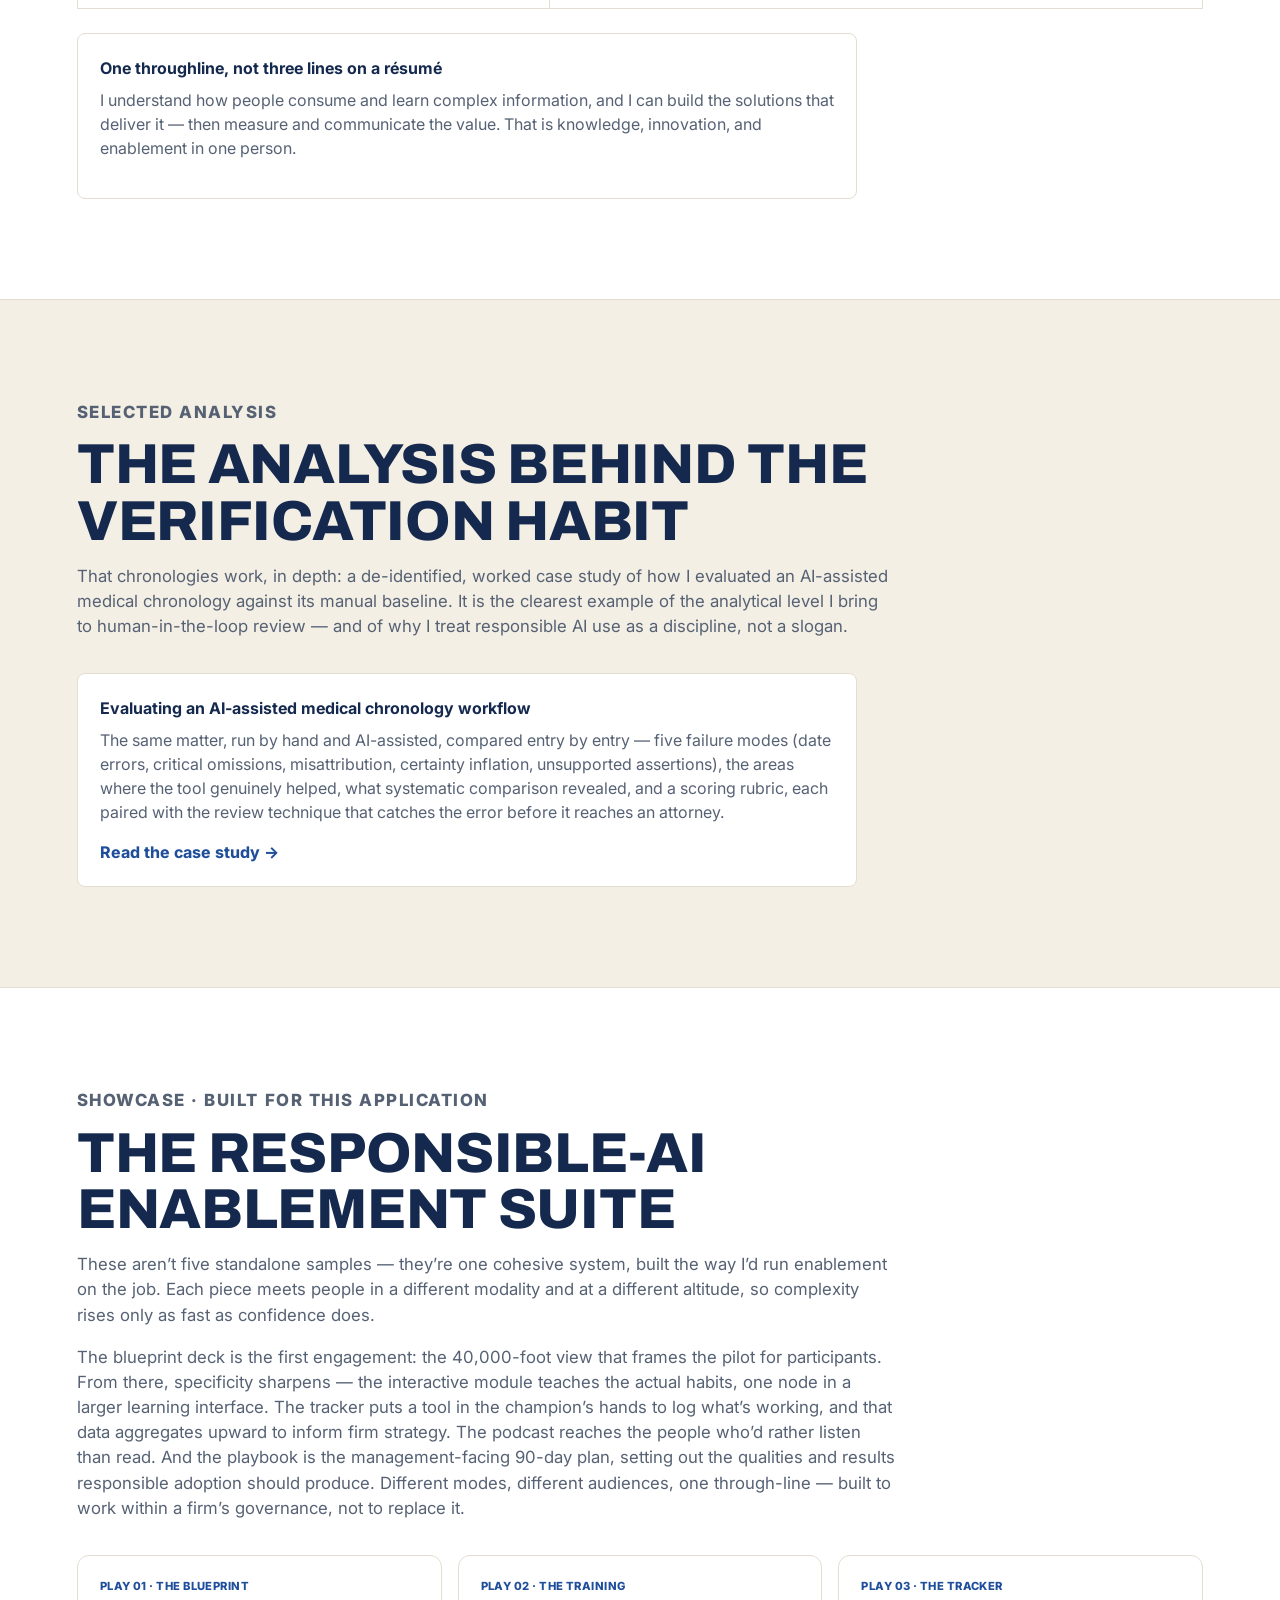
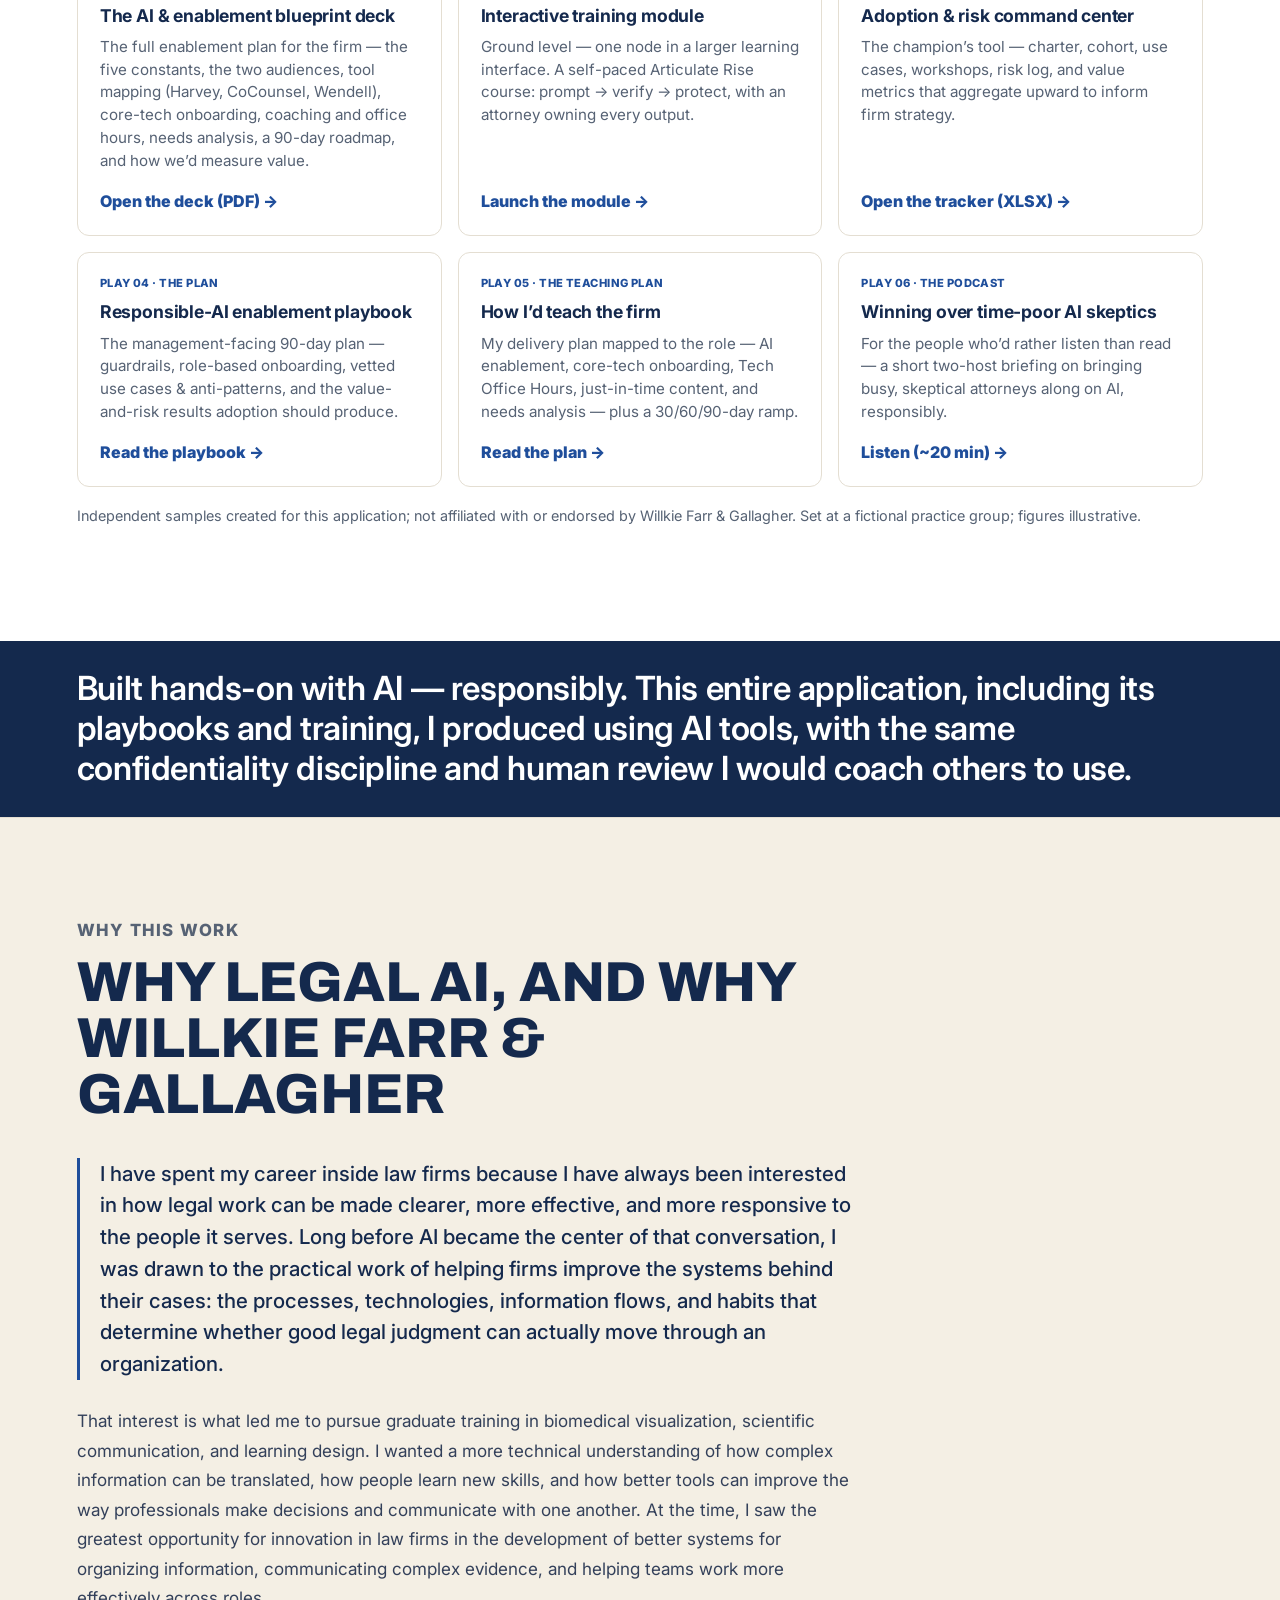
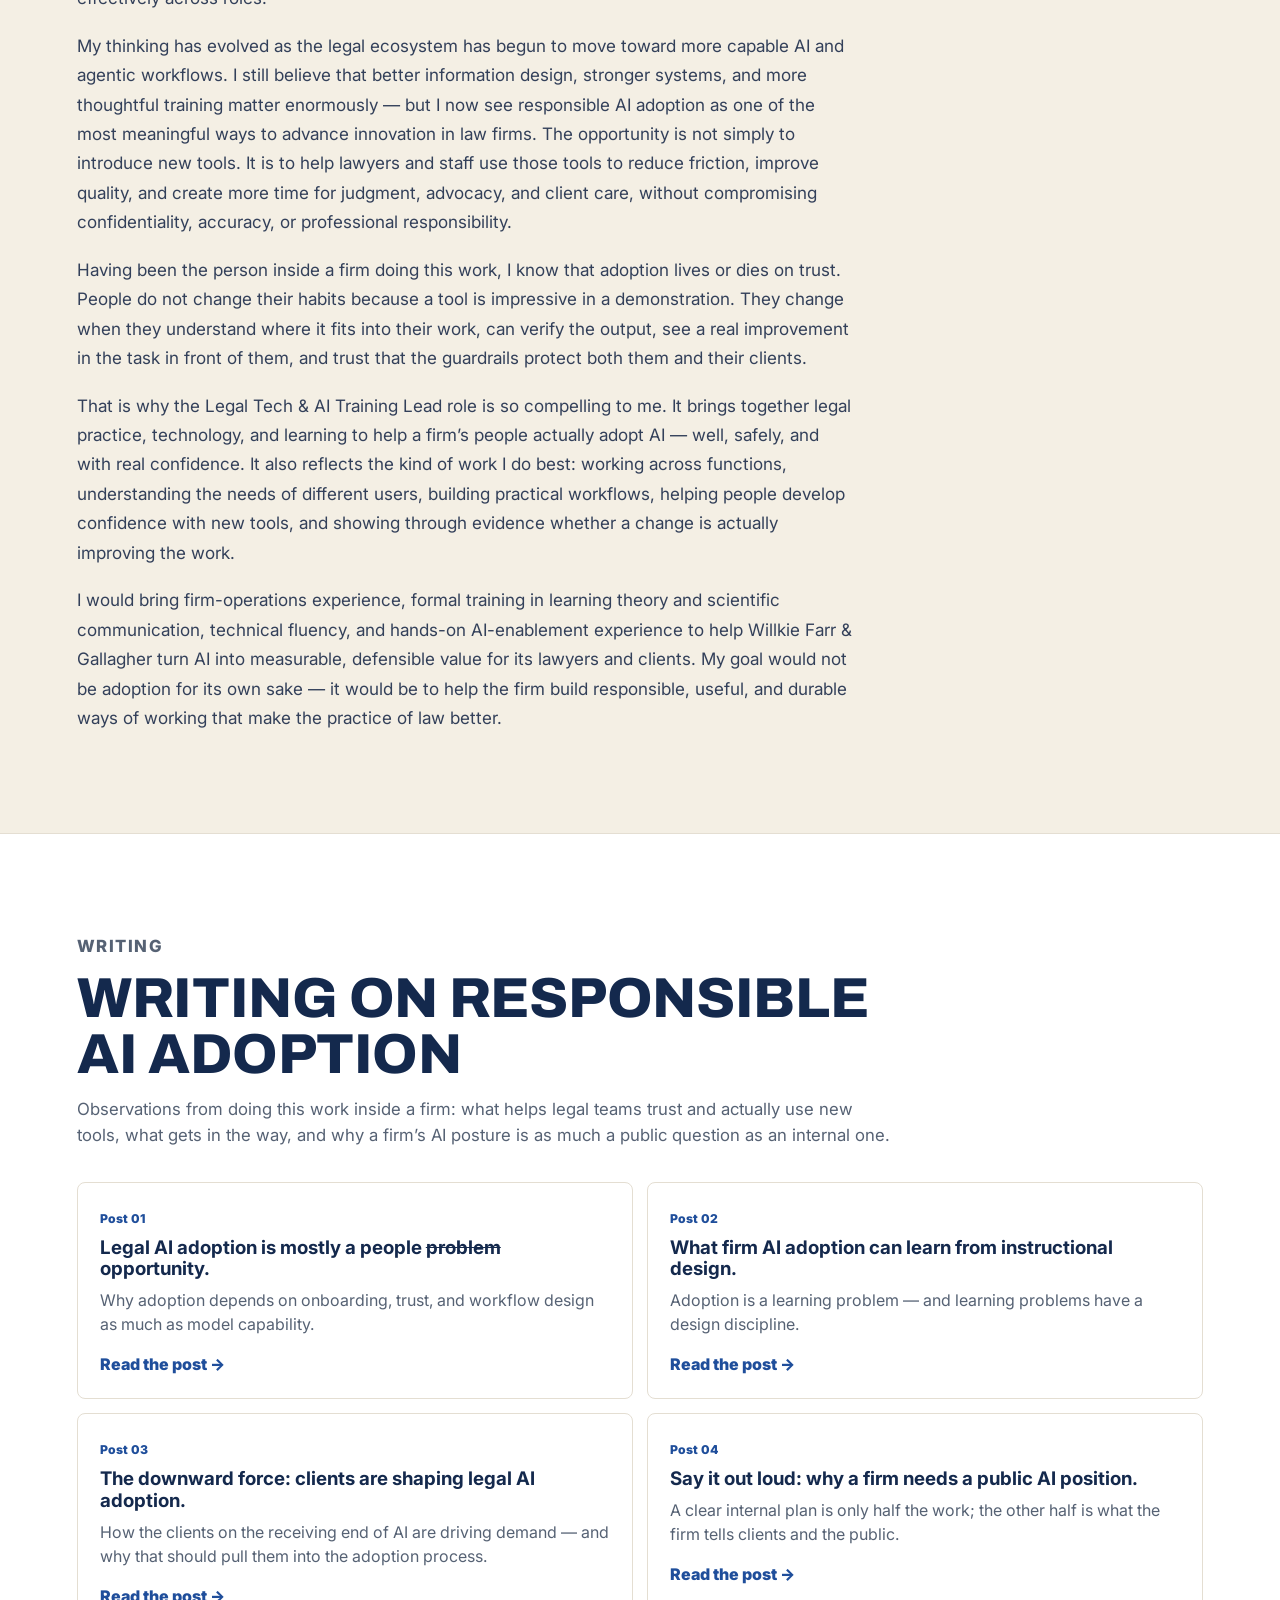
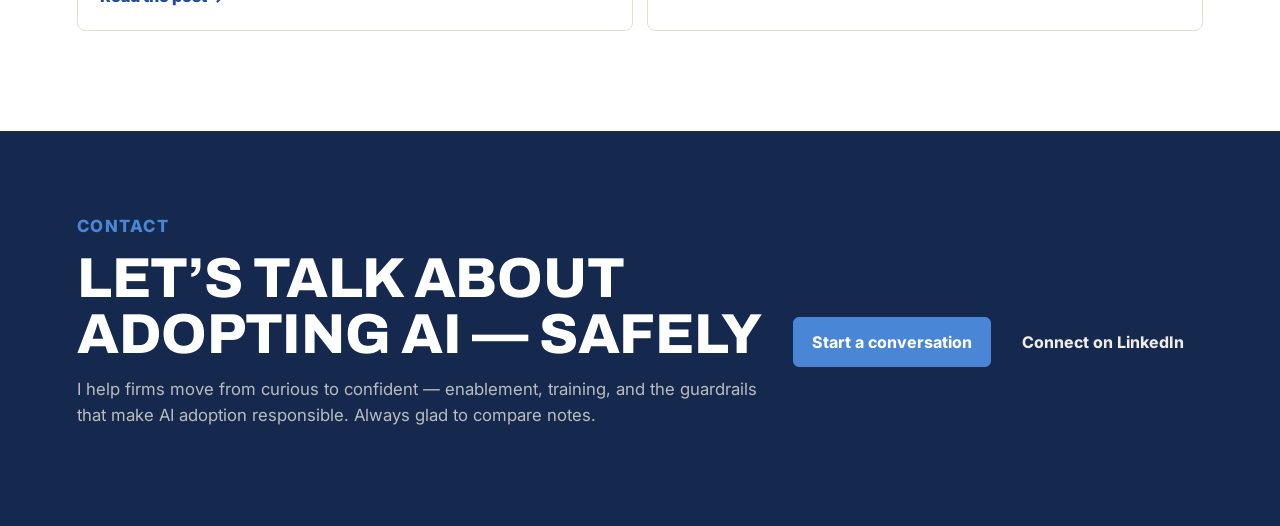
==== commit 4901e07b: "also" ====
--- a/index.html
+++ b/index.html
@@ -418,10 +418,11 @@
             The blueprint deck is the first engagement: the 40,000-foot view that frames the pilot for
             participants. From there, specificity sharpens &mdash; the interactive module teaches the actual
             habits, one node in a larger learning interface. The tracker puts a tool in the champion&rsquo;s
-            hands to log what&rsquo;s working, and that data aggregates upward to inform firm strategy. And the
-            playbook is the management-facing 90-day plan, setting out the qualities and results responsible
-            adoption should produce. Different modes, different audiences, one through-line &mdash; built to work
-            within a firm&rsquo;s governance, not to replace it.
+            hands to log what&rsquo;s working, and that data aggregates upward to inform firm strategy. The
+            podcast reaches the people who&rsquo;d rather listen than read. And the playbook is the
+            management-facing 90-day plan, setting out the qualities and results responsible adoption should
+            produce. Different modes, different audiences, one through-line &mdash; built to work within a
+            firm&rsquo;s governance, not to replace it.
           </p>
         </div>
         <div class="suite-block">
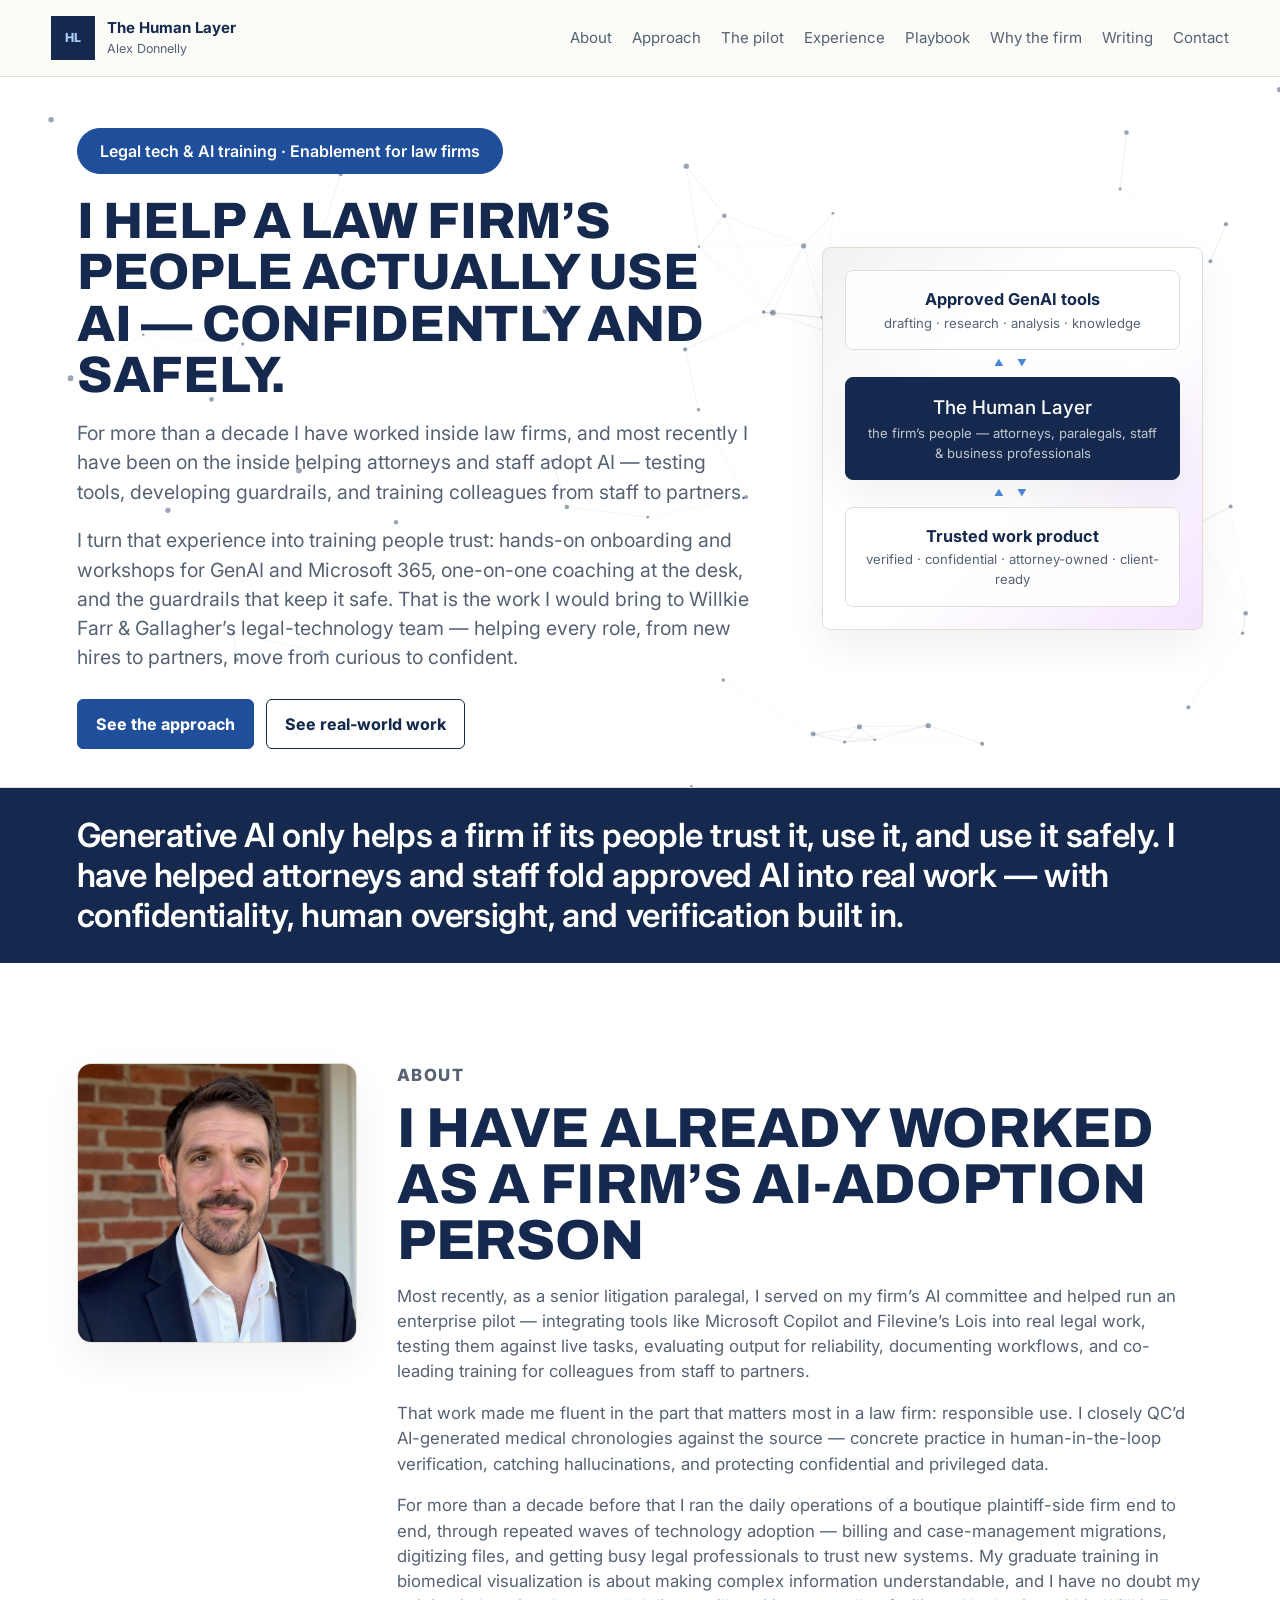
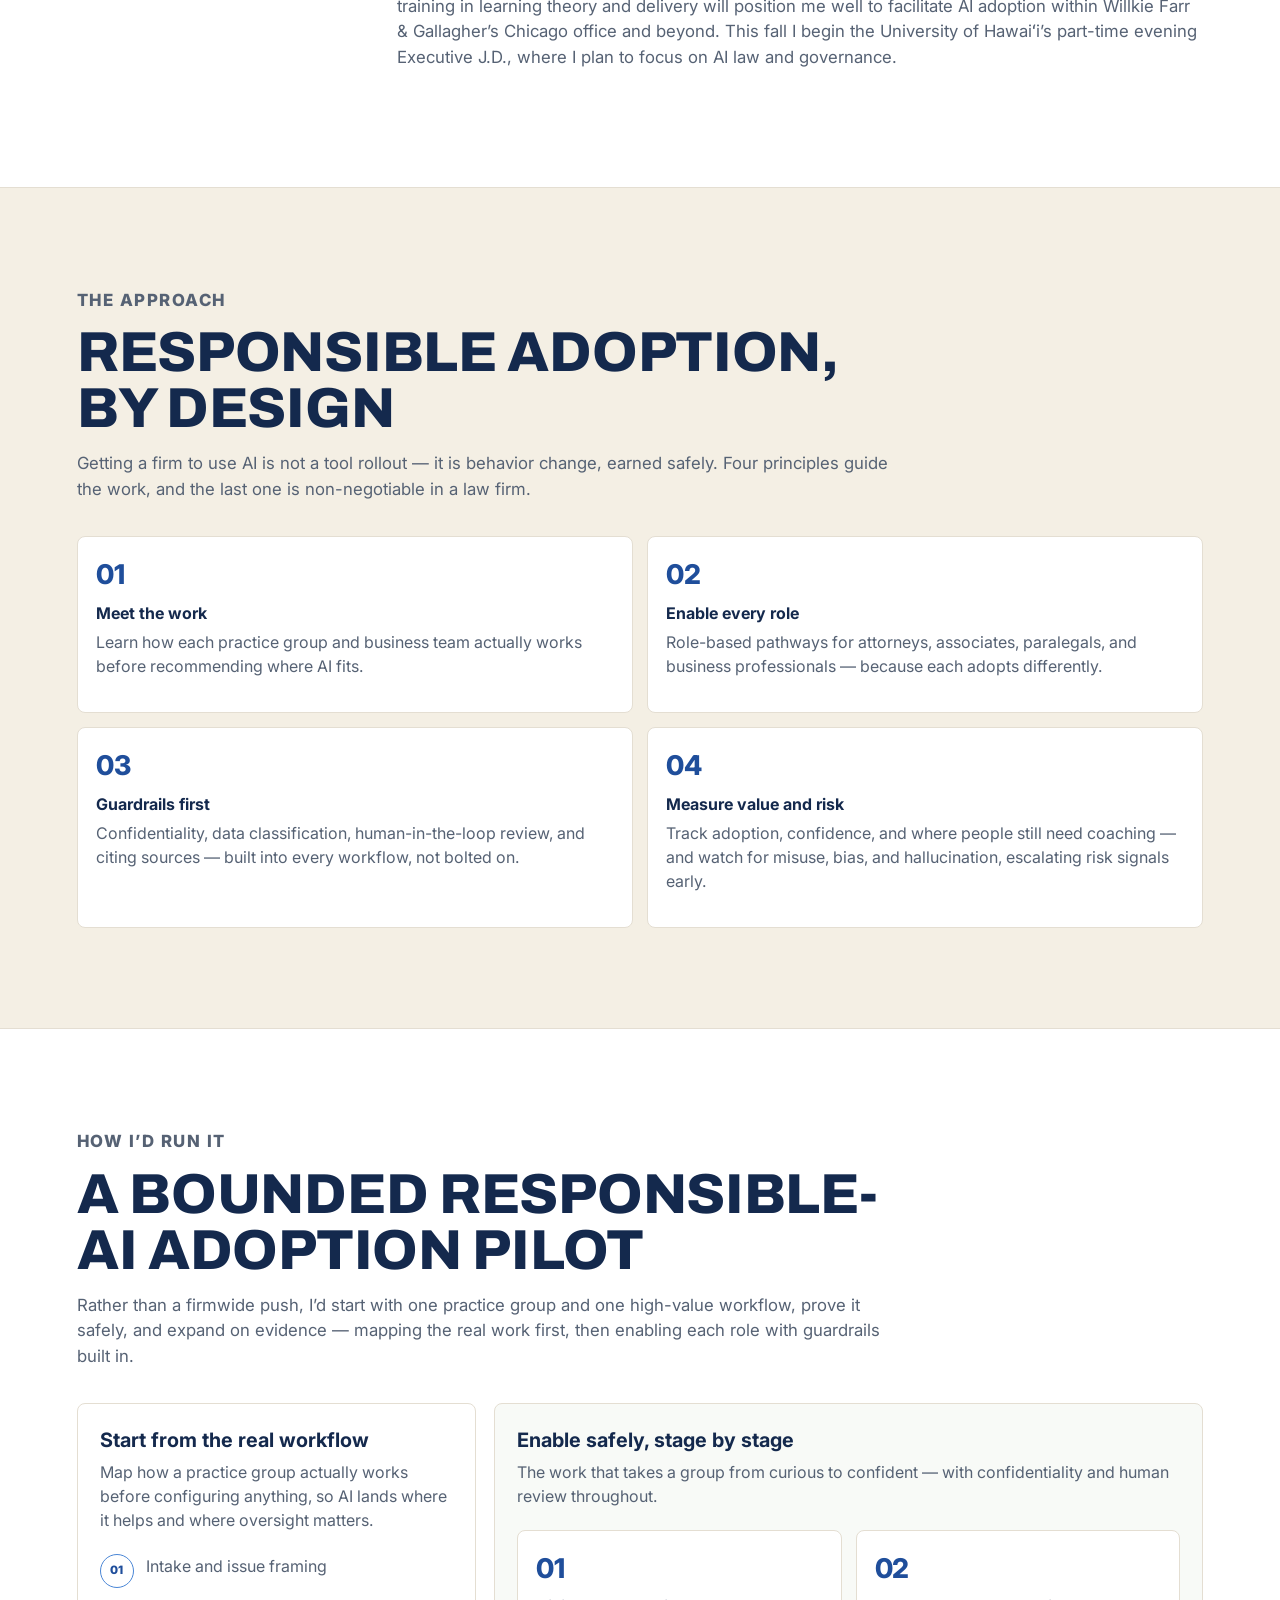
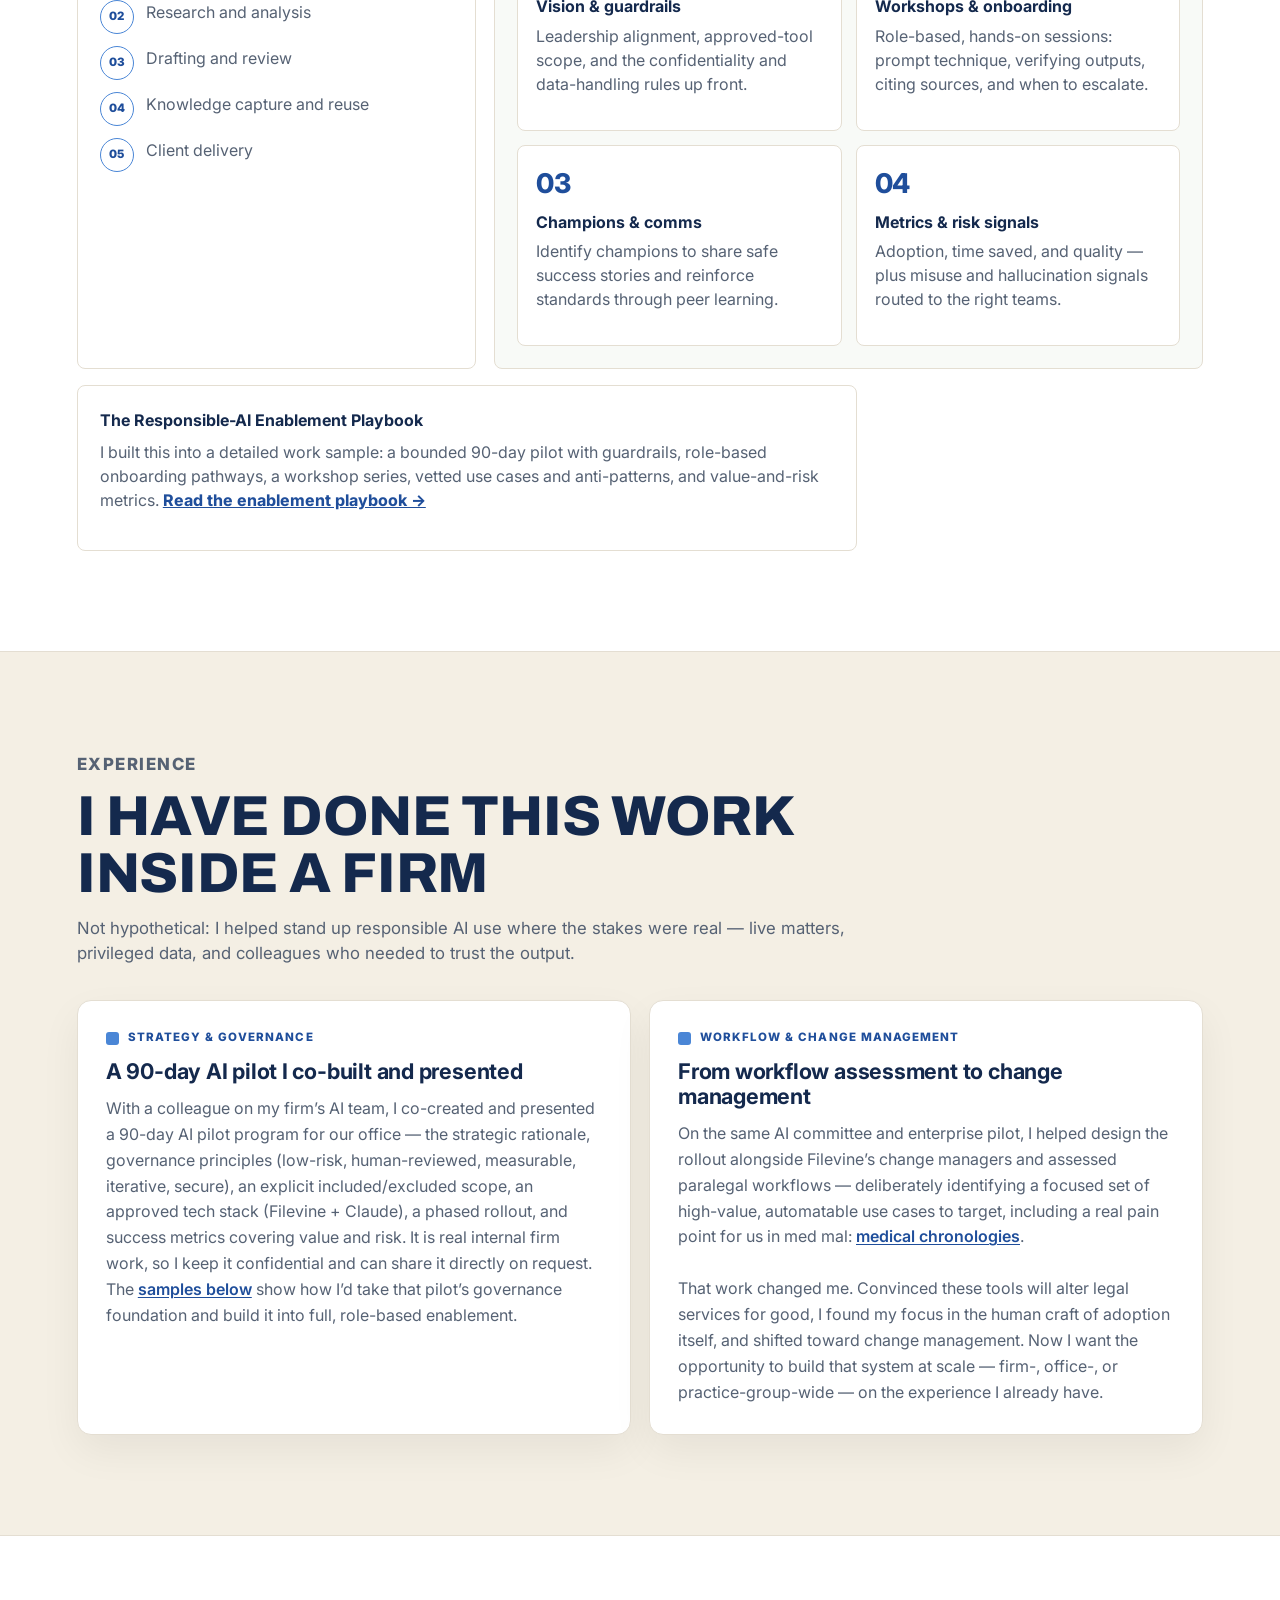
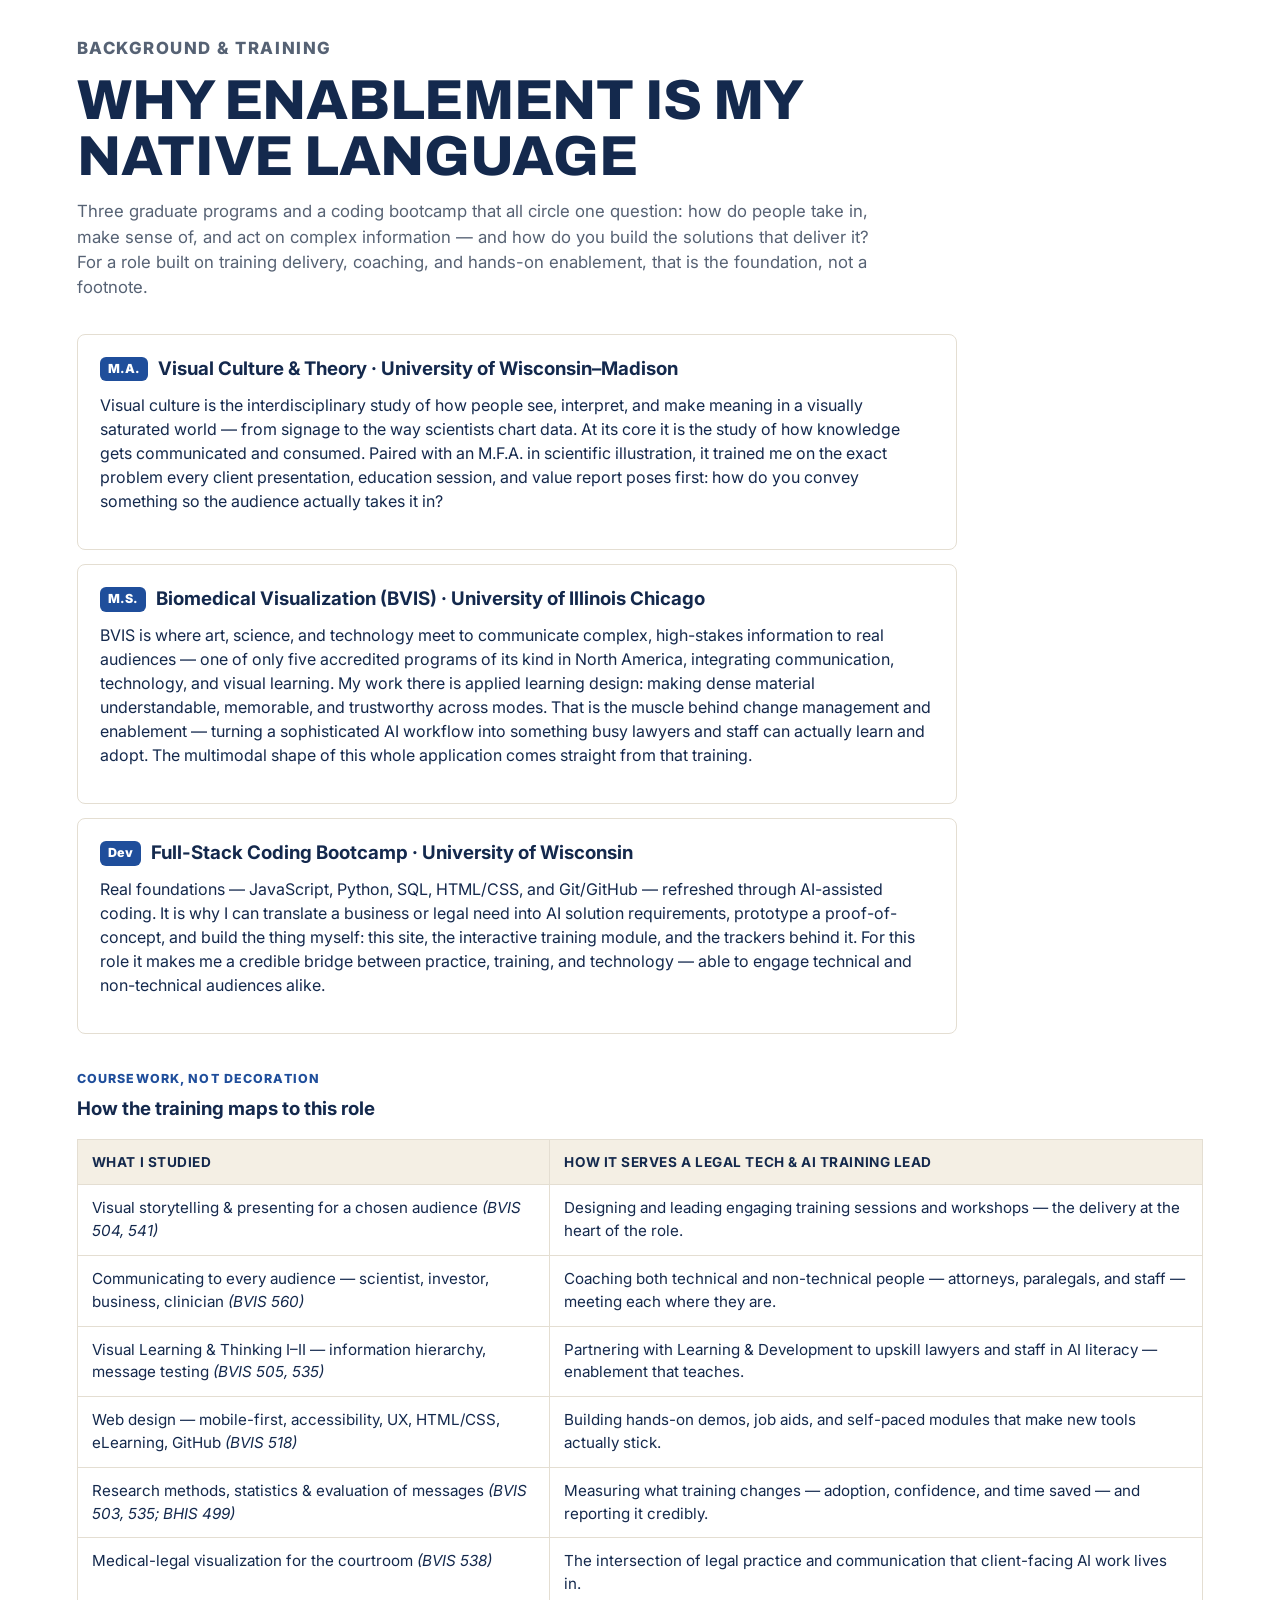
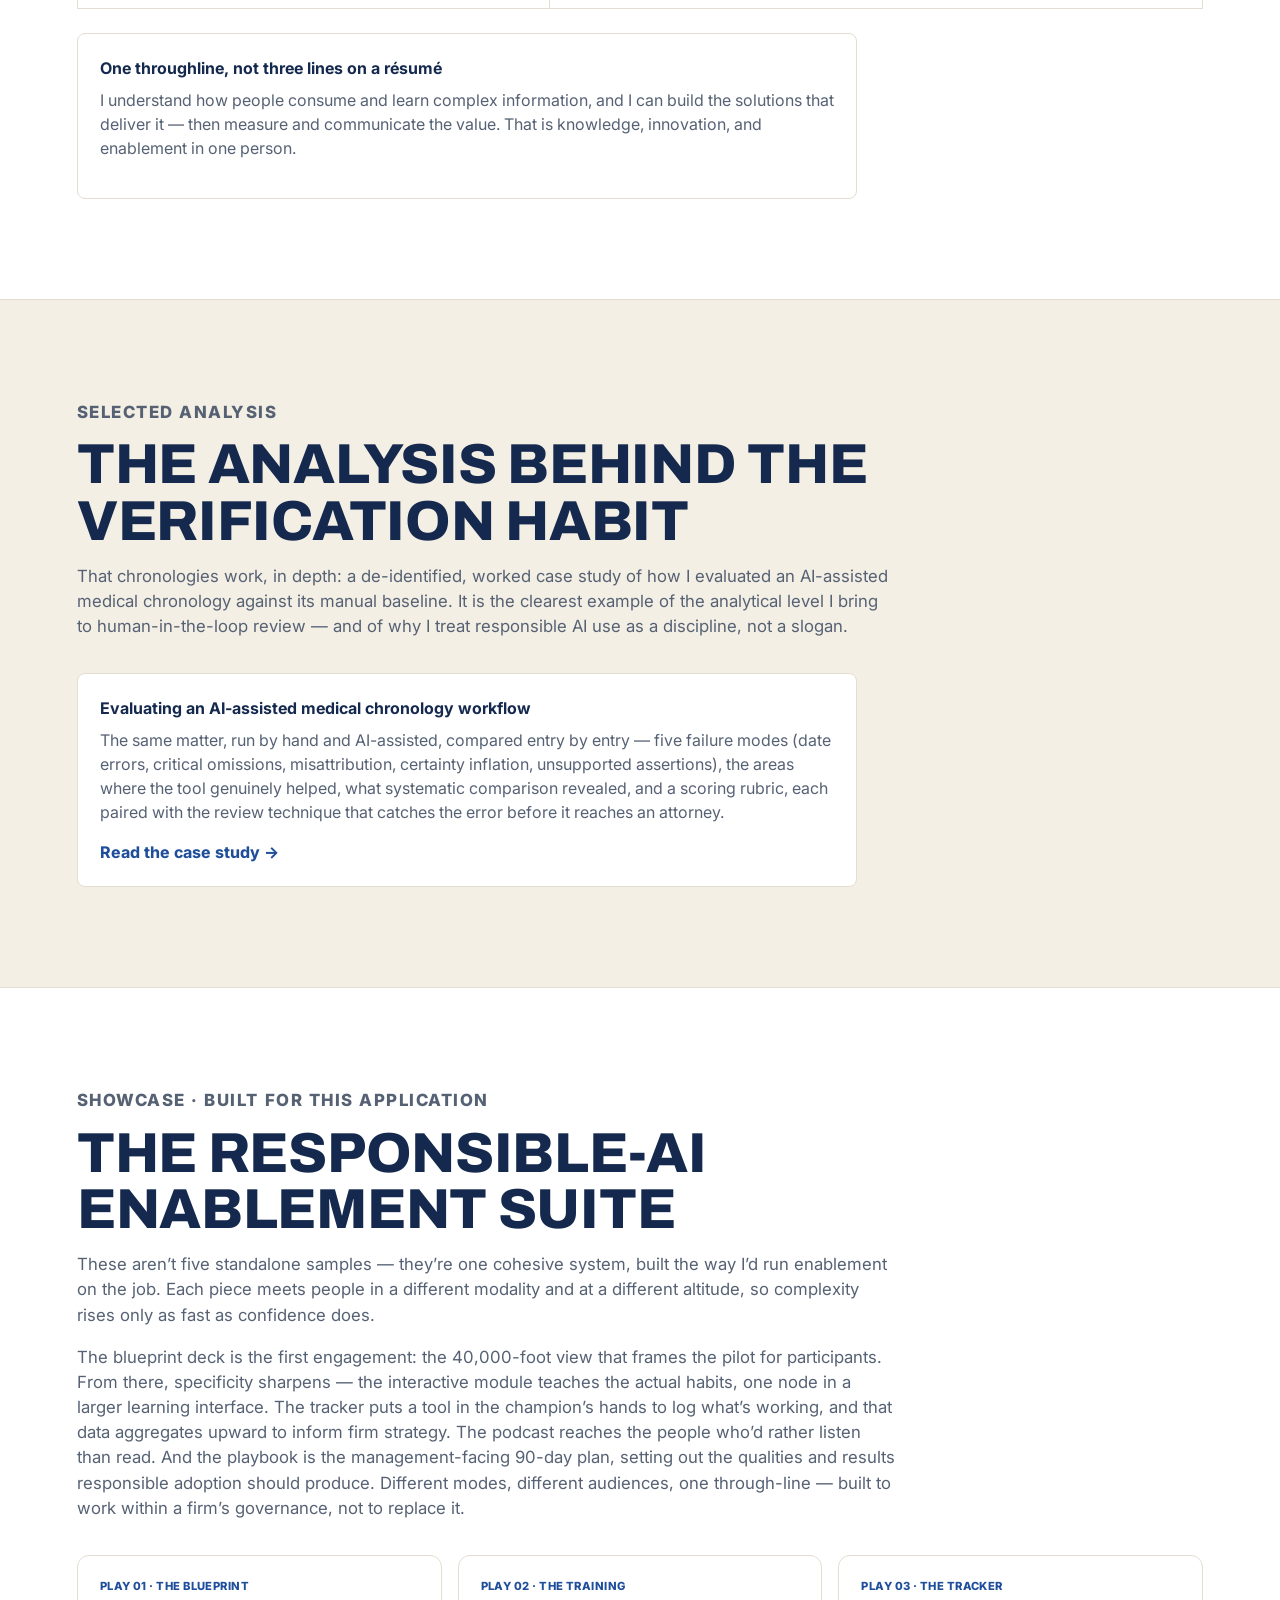
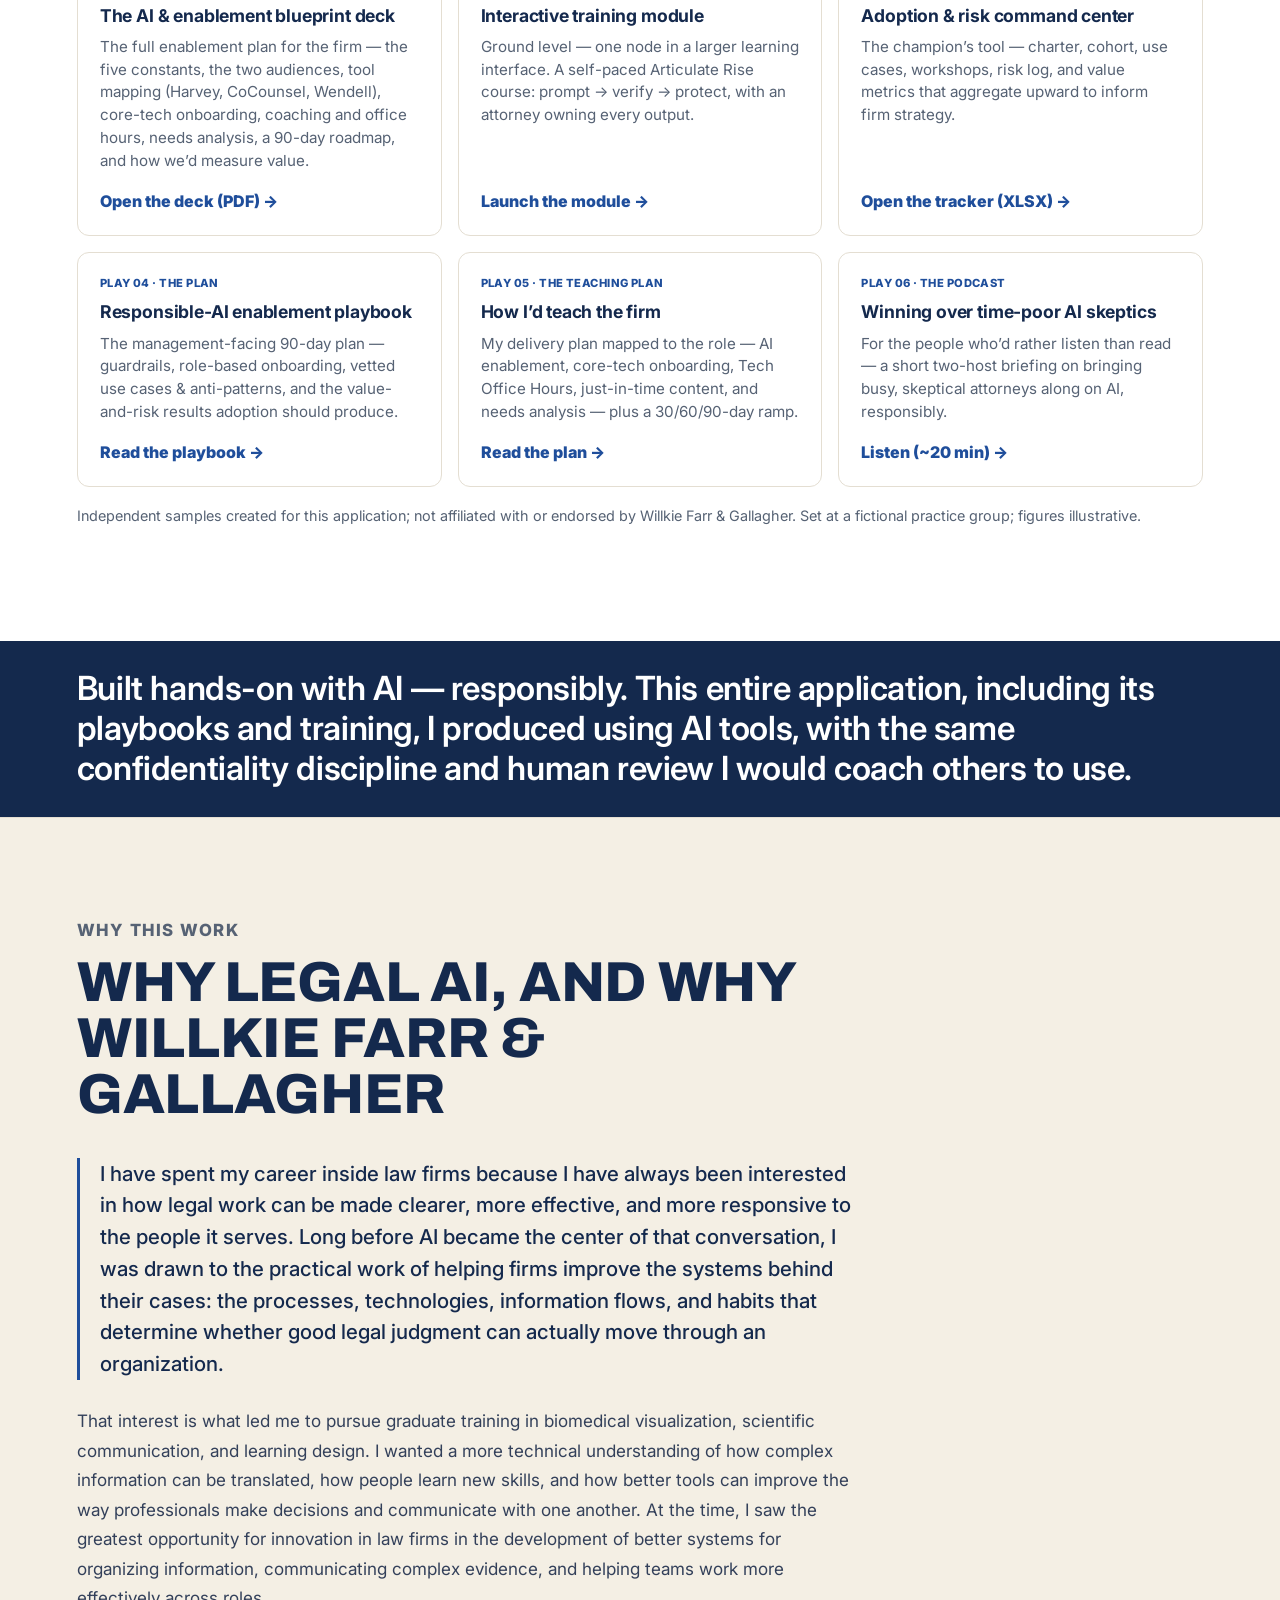
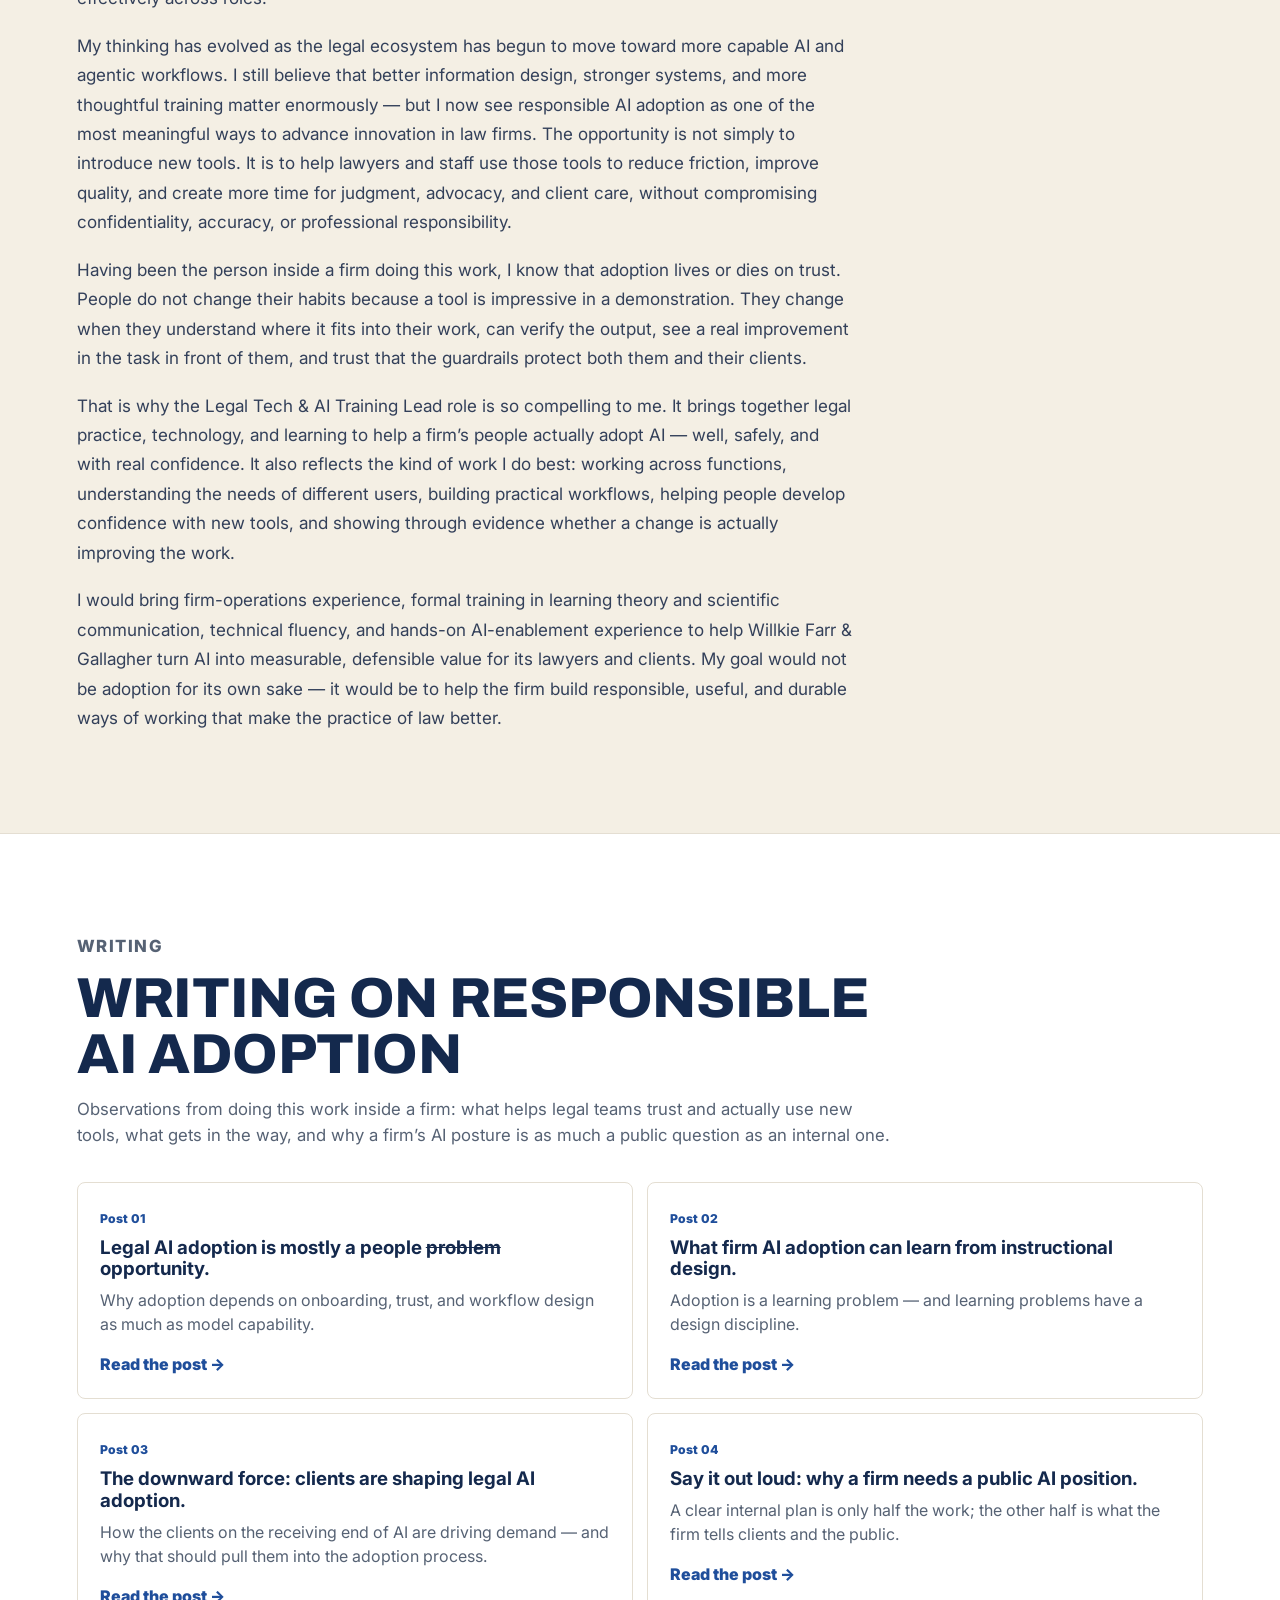
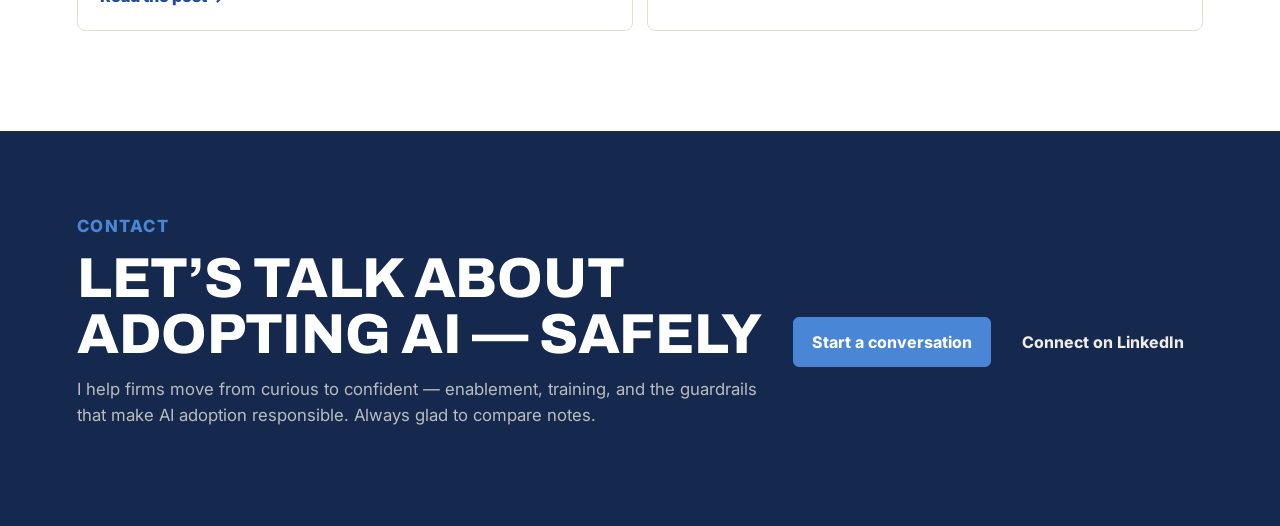
==== commit bed1da65: "change" ====
--- a/index.html
+++ b/index.html
@@ -277,8 +277,8 @@
             <h3>From workflow assessment to change management</h3>
             <p>
               On the same AI committee and enterprise pilot, I helped design the rollout alongside
-              Filevine&rsquo;s change managers and led the paralegal workflow assessment &mdash; deliberately
-              scoping a small set of high-value, automatable workflows to target, including a real pain point
+              Filevine&rsquo;s change managers and assessed paralegal workflows &mdash; deliberately
+              identifying a focused set of high-value, automatable use cases to target, including a real pain point
               for us in med mal: <a href="#analysis">medical chronologies</a>.
             </p>
             <p>
